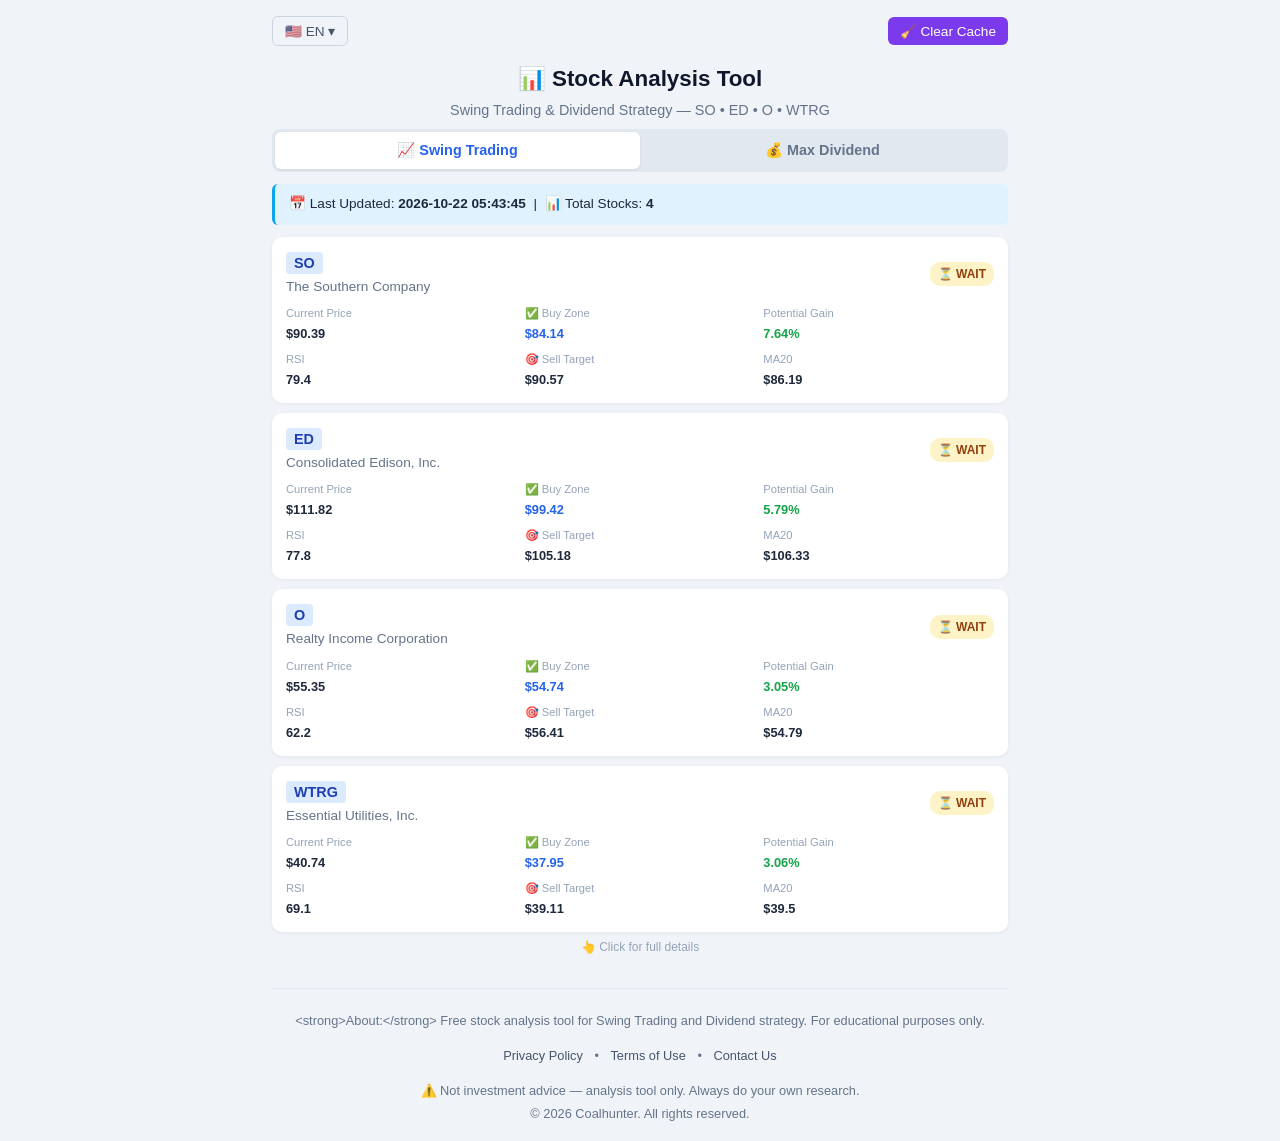
==== index.html @ 49947abb "Update index.html" ====
<!DOCTYPE html>
<html lang="en">
<head>
    <!-- ═══════════════════════════════════════════════
         🎯 SEO META TAGS — Dioptimasi untuk Page One
         ═══════════════════════════════════════════════ -->
    <meta charset="UTF-8">
    <meta http-equiv="X-UA-Compatible" content="IE=edge">
    <meta name="viewport" content="width=device-width, initial-scale=1.0">
    
    <title>Stock Analysis Tool — Swing Trading & Dividend Strategy | SO ED O WTRG</title>
    <meta name="description" content="Free stock analysis tool focusing on Swing Trading technical analysis and Dividend Strategy. Calculate best buy price for maximum yield. Covers SO, ED, O, WTRG.">
    <meta name="keywords" content="stock analysis, swing trading, dividend strategy, best buy price, high yield stocks, technical analysis, SO stock, ED stock, O stock, WTRG stock">
    <meta name="author" content="Coalhunter">
    <meta name="robots" content="index, follow, max-image-preview:large">
    <meta name="googlebot" content="index, follow">
    <meta name="google" content="notranslate">
    <meta name="theme-color" content="#7c3aed">
    
    <link rel="canonical" href="https://coalhunter.github.io/quant/">
    <link rel="icon" type="image/svg+xml" href="data:image/svg+xml,<svg xmlns='http://www.w3.org/2000/svg' viewBox='0 0 100 100'><text y='.9em' font-size='90'>📊</text></svg>">
    <link rel="manifest" href="manifest.json">
    
    <!-- Open Graph -->
    <meta property="og:type" content="website">
    <meta property="og:title" content="Stock Analysis Tool — Swing & Dividend Strategy">
    <meta property="og:description" content="Free tool: Technical analysis for Swing Trading + find lowest price for maximum Dividend Yield.">
    <meta property="og:url" content="https://coalhunter.github.io/quant/">
    <meta property="og:site_name" content="Stock Analysis Tool">
    <meta property="og:locale" content="en_US">
    <meta property="og:locale:alternate" content="id_ID">
    
    <!-- Twitter Card -->
    <meta name="twitter:card" content="summary_large_image">
    <meta name="twitter:title" content="Stock Analysis Tool — Swing & Dividend Strategy">
    <meta name="twitter:description" content="Free tool: Technical analysis for Swing Trading + best buy price for maximum Dividend Yield.">
    
    <!-- Preload & Performance -->
    <link rel="dns-prefetch" href="//pagead2.googlesyndication.com">
    <link rel="preconnect" href="https://pagead2.googlesyndication.com">
    
    <meta http-equiv="Cache-Control" content="no-cache, no-store, must-revalidate">
    <meta http-equiv="Pragma" content="no-cache">
    <meta http-equiv="Expires" content="0">
    
    <style>
        * {margin:0; padding:0; box-sizing:border-box; font-family:'Segoe UI', Roboto, 'Helvetica Neue', Arial, sans-serif;}
        body {background:#f0f4f8; color:#1e293b; padding:16px; max-width:768px; margin:0 auto; line-height:1.5;}
        
        .header-bar {display:flex; justify-content:space-between; align-items:center; position:relative; margin-bottom:16px;}
        
        .lang-switcher {position:relative; z-index:50;}
        .lang-btn {background:transparent; border:1px solid #cbd5e1; border-radius:6px; padding:6px 12px; cursor:pointer; font-size:0.85rem; font-weight:500; color:#47556b;}
        .lang-btn:hover {background:#e2e8f0;}
        .lang-dropdown {position:absolute; left:0; top:42px; background:white; border-radius:8px; box-shadow:0 4px 12px rgba(0,0,0,0.12); min-width:140px; display:none; overflow:hidden;}
        .lang-dropdown.show {display:block;}
        .lang-option {padding:10px 14px; cursor:pointer; font-size:0.9rem;}
        .lang-option:hover {background:#f1f5f9;}
        .lang-option.active {background:#e0f2fe; color:#1e40af; font-weight:600;}
        
        .btn-clear-cache {background:#7c3aed; color:white; border:none; padding:6px 12px; border-radius:6px; font-size:0.85rem; font-weight:500; cursor:pointer; display:inline-flex; align-items:center; gap:4px;}
        .btn-clear-cache:hover {background:#6d28d9;}
        .btn-clear-cache.loading {opacity:0.6;}
        
        /* ⭐ WADAH IKLAN — gaya diatur dari config.js */
        .ad-container {display:none; margin:12px 0; text-align:left; overflow:hidden;}
        .ad-label {font-size:11px; color:#94a3b8; margin-bottom:4px;}
        
        h1 {text-align:center; color:#0f172a; margin-bottom:4px; font-size:1.4rem; margin-top:8px;}
        .subtitle {text-align:center; color:#64748b; margin-bottom:8px; font-size:0.9rem;}
        
        .tabs {display:flex; background:#e2e8f0; border-radius:8px; padding:3px; margin-bottom:12px;}
        .tab {flex:1; padding:10px; text-align:center; border:none; background:transparent; font-size:0.9rem; font-weight:600; color:#64748b; border-radius:6px; cursor:pointer; transition:all 0.2s;}
        .tab.active {background:white; color:#1e293b; box-shadow:0 1px 3px rgba(0,0,0,0.08);}
        .tab.swing.active {color:#2563eb;}
        .tab.dividen.active {color:#16a34a;}
        
        .info-bar {background:#e0f2fe; border-left:3px solid #0ea5e9; padding:10px 14px; border-radius:6px; margin-bottom:12px; font-size:0.85rem;}
        
        .tab-content {display:none;}
        .tab-content.active {display:block;}
        
        .saham-list {display:grid; gap:10px;}
        .card {background:white; border-radius:10px; padding:14px; box-shadow:0 1px 4px rgba(0,0,0,0.06); cursor:pointer; transition:all 0.2s;}
        .card:hover {transform:translateY(-2px);}
        
        .card-header {display:flex; justify-content:space-between; align-items:center; margin-bottom:8px;}
        .simbol {background:#dbeafe; color:#1e40af; padding:3px 8px; border-radius:4px; font-weight:700; font-size:0.9rem;}
        .nama {font-size:0.85rem; color:#64748b; margin-top:2px;}
        .status {padding:3px 8px; border-radius:10px; font-size:0.75rem; font-weight:600;}
        .status.ENTRY {background:#dcfce7; color:#166534;}
        .status.TUNGGU {background:#fef3c7; color:#92400e;}
        .status.BAGUS {background:#dcfce7; color:#166534;}
        .status.KURANG {background:#fee2e2; color:#991b1b;}
        
        .card-body {display:grid; grid-template-columns:repeat(3,1fr); gap:8px; margin-top:8px;}
        .item {font-size:0.8rem;}
        .item label {display:block; font-size:0.7rem; color:#94a3b8; margin-bottom:2px;}
        .item strong {font-weight:600;}
        .gain {color:#16a34a;}
        .diskon {color:#2563eb;}
        
        .click-hint {text-align:center; font-size:0.75rem; color:#94a3b8; margin-top:6px;}
        
        .popup-overlay {position:fixed; inset:0; background:rgba(0,0,0,0.5); display:none; align-items:center; justify-content:center; padding:16px; z-index:100;}
        .popup-overlay.show {display:flex;}
        .popup {background:white; border-radius:12px; width:100%; max-width:480px; max-height:85vh; overflow-y:auto; padding:20px;}
        .popup-head {display:flex; justify-content:space-between; align-items:flex-start; margin-bottom:14px;}
        .popup-head h3 {font-size:1.1rem;}
        .close-btn {width:30px; height:30px; border-radius:50%; border:none; background:#f1f5f9; font-size:1rem; cursor:pointer; color:#64748b;}
        .section-title {font-size:0.85rem; font-weight:700; margin:14px 0 8px; padding-bottom:4px;}
        .swing-title {color:#2563eb; border-bottom:2px solid #bfdbfe;}
        .dividen-title {color:#16a34a; border-bottom:2px solid #bbf7d0;}
        .grid2 {display:grid; grid-template-columns:1fr 1fr; gap:10px;}
        .box {background:#f8fafc; padding:10px; border-radius:6px; font-size:0.9rem;}
        .box label {font-size:0.75rem; color:#94a3b8; display:block; margin-bottom:4px;}
        .alasan {background:#f0fdf4; padding:10px; border-radius:6px; font-size:0.85rem; line-height:1.6; margin-top:8px;}
        
        .loading {text-align:center; padding:40px 20px; color:#64748b;}
        .spinner {display:inline-block; width:22px; height:22px; border:3px solid #ddd6fe; border-top-color:#7c3aed; border-radius:50%; animation:spin 0.8s linear infinite; margin-right:8px; vertical-align:middle;}
        @keyframes spin {to {transform:rotate(360deg);}}
        .error {background:#fee2e2; border-left:3px solid #dc2626; padding:12px; border-radius:6px; color:#991b1b; font-size:0.9rem;}
        
        footer {margin-top:32px; padding-top:20px; border-top:1px solid #e2e8f0; text-align:center; font-size:0.8rem; color:#64748b; line-height:1.8;}
        .footer-links {margin:12px 0;}
        .footer-links a {color:#47556b; text-decoration:none; margin:0 8px;}
        .footer-links a:hover {color:#7c3aed; text-decoration:underline;}
        
        @media (max-width: 480px) {
            body {padding:12px;}
            .card-body {grid-template-columns:repeat(2,1fr);}
        }
    </style>
</head>
<body>

    <!-- HEADER: Bahasa & Clear Cache di Pojok Atas -->
    <div class="header-bar">
        <div class="lang-switcher">
            <button class="lang-btn" onclick="toggleLangDropdown()">
                <span id="currentLangLabel">🇺🇸 EN</span> ▾
            </button>
            <div class="lang-dropdown" id="langDropdown">
                <div class="lang-option" data-lang="id" onclick="ubahBahasa('id')">🇮🇩 Bahasa Indonesia</div>
                <div class="lang-option" data-lang="en" onclick="ubahBahasa('en')">🇺🇸 English</div>
            </div>
        </div>
        <button class="btn-clear-cache" id="btnCache" onclick="muatUlang()">
            🧹 <span data-txt="clearCache">Clear Cache</span>
        </button>
    </div>

    <h1 data-txt="title">📊 Stock Analysis Tool</h1>
    <p class="subtitle" data-txt="subtitle">Swing Trading & Dividend Strategy — SO • ED • O • WTRG</p>

    <!-- ⭐ WADAH IKLAN 1: Atur tampilan & kode dari config.js saja -->
    <div id="adTopBanner" class="ad-container">
        <div class="ad-label" data-txt="adLabel">Ad</div>
        <div id="adTopBannerContent"></div>
    </div>

    <div class="tabs">
        <button class="tab swing active" onclick="bukaTab('swing')">
            📈 <span data-txt="tabSwing">Swing Trading</span>
        </button>
        <button class="tab dividen" onclick="bukaTab('dividen')">
            💰 <span data-txt="tabDividen">Max Dividend</span>
        </button>
    </div>

    <!-- ⭐ WADAH IKLAN 2 -->
    <div id="adBetween" class="ad-container">
        <div class="ad-label" data-txt="adLabel">Ad</div>
        <div id="adBetweenContent"></div>
    </div>

    <div id="infoBar" class="info-bar" style="display:none;"></div>
    <div id="loading" class="loading"><span class="spinner"></span> <span data-txt="loading">Loading data...</span></div>

    <div id="swingTab" class="tab-content active"><div id="swingContent"></div></div>
    <div id="dividenTab" class="tab-content"><div id="dividenContent"></div></div>

    <!-- ⭐ WADAH IKLAN 3 -->
    <div id="adBottomBanner" class="ad-container" style="margin-top:20px;">
        <div class="ad-label" data-txt="adLabel">Ad</div>
        <div id="adBottomBannerContent"></div>
    </div>

    <footer>
        <p data-txt="footerAbout">
            <strong>About:</strong> Free stock analysis tool providing technical indicators for Swing Trading and optimal buy prices for Dividend investing. For educational purposes only.
        </p>
        <div class="footer-links">
            <a href="privacy.html" data-txt="linkPrivacy">Privacy Policy</a> •
            <a href="terms.html" data-txt="linkTerms">Terms of Use</a> •
            <a href="contact.html" data-txt="linkContact">Contact Us</a>
        </div>
        <p data-txt="disclaimer">⚠️ Not investment advice — analysis tool only. Always do your own research.</p>
        <p>© <span id="year"></span> Coalhunter. All rights reserved.</p>
    </footer>

    <!-- POPUP DETAIL -->
    <div class="popup-overlay" id="popupOverlay" onclick="tutupPopupDariLuar(event)">
        <div class="popup" onclick="event.stopPropagation()">
            <div class="popup-head">
                <div><h3 id="popSimbol"></h3><p style="font-size:0.8rem; color:#64748b;" id="popNama"></p></div>
                <button class="close-btn" onclick="tutupPopup()">✕</button>
            </div>
            <div id="popSwingDetail">
                <p class="section-title swing-title" data-txt="swingTitle">📈 SWING TRADING — Technical Focus</p>
                <div class="grid2">
                    <div class="box"><label data-txt="lblHargaSekarang">Current Price</label><strong id="swHarga"></strong></div>
                    <div class="box"><label>RSI</label><strong id="swRsi"></strong></div>
                    <div class="box" style="background:#dbeafe;"><label data-txt="lblEntry">✅ Buy Zone</label><strong id="swEntry"></strong></div>
                    <div class="box"><label data-txt="lblTargetJual">🎯 Sell Target</label><strong id="swTarget"></strong></div>
                    <div class="box" style="background:#dcfce7;"><label data-txt="lblPotensiGain">Potential Gain</label><strong id="swGain"></strong></div>
                    <div class="box"><label>MA20 / MA50</label><strong id="swMa"></strong></div>
                </div>
                <div class="alasan" id="swAlasan"></div>
            </div>
            <div id="popDividenDetail" style="display:none;">
                <p class="section-title dividen-title" data-txt="dividenTitle">💰 DIVIDEND STRATEGY — Best Price & Max Yield</p>
                <div class="grid2">
                    <div class="box"><label data-txt="lblHargaSekarang">Current Price</label><strong id="dvHarga"></strong></div>
                    <div class="box"><label data-txt="lblYieldSaatIni">Current Yield</label><strong id="dvYield"></strong></div>
                    <div class="box" style="background:#bbf7d0;"><label data-txt="lblBeliTerbaik">🌟 Best Buy Zone</label><strong id="dvBeliTerbaik"></strong></div>
                    <div class="box"><label data-txt="lblYieldMaks">Max Yield</label><strong id="dvYieldMaks"></strong></div>
                    <div class="box"><label data-txt="lblTargetPanjang">🎯 Long-Term Target</label><strong id="dvTarget"></strong></div>
                    <div class="box"><label data-txt="lblPotensiNaik">Upside Potential</label><strong id="dvNaik"></strong></div>
                    <div class="box"><label data-txt="lbl52WTerendah">52-Week Low</label><strong id="dvLow52"></strong></div>
                    <div class="box"><label data-txt="lblExDiv">Ex-Dividend Date</label><strong id="dvExDiv"></strong></div>
                </div>
                <div class="alasan" id="dvAlasan"></div>
            </div>
        </div>
    </div>

    <!-- ⭐ PUSAT PENGATURAN: config.js DIPANGGIL PERTAMA -->
    <script src="config.js"></script>
    <script>
    // ═══════════════════════════════════════════════
    // 🌐 SISTEM BAHASA
    // ═══════════════════════════════════════════════
    const TERJEMAHAN = {
        id: {
            title: '📊 Analisis Saham', subtitle: 'Strategi Swing Trading & Dividen — SO • ED • O • WTRG',
            clearCache: 'Bersihkan Cache', loading: 'Memuat data...',
            tabSwing: 'Swing Trading', tabDividen: 'Dividen Maksimal',
            swingTitle: '📈 SWING TRADING — Fokus Teknikal', dividenTitle: '💰 STRATEGI DIVIDEN — Harga Terbaik & Yield Maksimal',
            lblHargaSekarang: 'Harga Saat Ini', lblEntry: '✅ Zona Beli', lblTargetJual: '🎯 Target Jual', lblPotensiGain: 'Potensi Keuntungan',
            lblYieldSaatIni: 'Yield Saat Ini', lblBeliTerbaik: '🌟 Zona Beli Terbaik', lblYieldMaks: 'Yield Maksimal',
            lblTargetPanjang: '🎯 Target Jangka Panjang', lblPotensiNaik: 'Potensi Kenaikan', lbl52WTerendah: 'Terendah 52 Minggu', lblExDiv: 'Tanggal Ex-Dividen',
            clickHint: '👆 Klik untuk melihat detail lengkap', clickHintDividen: '👆 Klik untuk detail — cari harga TERENDAH untuk yield MAKSIMAL',
            diperbarui: 'Terakhir Diperbarui', totalSaham: 'Jumlah Saham', errorLoad: 'Gagal memuat data', fileNotReady: 'File data belum tersedia',
            adLabel: 'Iklan', footerAbout: '<strong>Tentang:</strong> Alat analisis saham gratis untuk Swing Trading dan strategi Dividen. Hanya untuk tujuan edukasi.',
            linkPrivacy: 'Kebijakan Privasi', linkTerms: 'Syarat Penggunaan', linkContact: 'Hubungi Kami',
            disclaimer: '⚠️ Bukan saran investasi — analisis alat saja. Selalu lakukan riset mandiri.',
            ENTRY: '✅ BELI', ENTRY_KUAT: '🔥 BELI KUAT', TUNGGU: '⏳ TUNGGU', BAGUS: '✅ BAGUS', KURANG: '⏳ KURANG MENARIK'
        },
        en: {
            title: '📊 Stock Analysis Tool', subtitle: 'Swing Trading & Dividend Strategy — SO • ED • O • WTRG',
            clearCache: 'Clear Cache', loading: 'Loading data...',
            tabSwing: 'Swing Trading', tabDividen: 'Max Dividend',
            swingTitle: '📈 SWING TRADING — Technical Focus', dividenTitle: '💰 DIVIDEND STRATEGY — Best Price & Max Yield',
            lblHargaSekarang: 'Current Price', lblEntry: '✅ Buy Zone', lblTargetJual: '🎯 Sell Target', lblPotensiGain: 'Potential Gain',
            lblYieldSaatIni: 'Current Yield', lblBeliTerbaik: '🌟 Best Buy Zone', lblYieldMaks: 'Max Yield',
            lblTargetPanjang: '🎯 Long-Term Target', lblPotensiNaik: 'Upside Potential', lbl52WTerendah: '52-Week Low', lblExDiv: 'Ex-Dividend Date',
            clickHint: '👆 Click for full details', clickHintDividen: '👆 Click for details — find LOWEST price for MAX yield',
            diperbarui: 'Last Updated', totalSaham: 'Total Stocks', errorLoad: 'Failed to load data', fileNotReady: 'Data file not available',
            adLabel: 'Ad', footerAbout: '<strong>About:</strong> Free stock analysis tool for Swing Trading and Dividend strategy. For educational purposes only.',
            linkPrivacy: 'Privacy Policy', linkTerms: 'Terms of Use', linkContact: 'Contact Us',
            disclaimer: '⚠️ Not investment advice — analysis tool only. Always do your own research.',
            ENTRY: '✅ BUY', ENTRY_KUAT: '🔥 STRONG BUY', TUNGGU: '⏳ WAIT', BAGUS: '✅ GOOD', KURANG: '⏳ LESS ATTRACTIVE'
        }
    };

    let bahasaSaatIni = 'en', dataSaham = [], tabAktif = 'swing';

    function t(kunci) { return TERJEMAHAN[bahasaSaatIni][kunci] || kunci; }
    function toggleLangDropdown() { document.getElementById('langDropdown').classList.toggle('show'); }
    document.addEventListener('click', e => { if (!e.target.closest('.lang-switcher')) document.getElementById('langDropdown').classList.remove('show'); });

    async function deteksiBahasa() {
        const simpan = localStorage.getItem('preferredLang');
        if (simpan) return ubahBahasa(simpan, false);
        const bLang = (navigator.language || 'en').split('-')[0];
        ubahBahasa(bLang === 'id' ? 'id' : 'en', false);
    }

    function ubahBahasa(kode, simpan = true) {
        bahasaSaatIni = kode;
        if (simpan) localStorage.setItem('preferredLang', kode);
        document.documentElement.lang = kode;
        document.getElementById('currentLangLabel').innerHTML = kode === 'id' ? '🇮🇩 ID' : '🇺🇸 EN';
        document.querySelectorAll('[data-txt]').forEach(el => { const k = el.getAttribute('data-txt'); if (TERJEMAHAN[kode][k]) el.textContent = TERJEMAHAN[kode][k]; });
        document.getElementById('langDropdown').classList.remove('show');
        if (dataSaham.length) renderKartu();
    }

    function bukaTab(tab) {
        tabAktif = tab;
        document.querySelectorAll('.tab').forEach(t => t.classList.remove('active'));
        event.target.closest('.tab').classList.add('active');
        document.querySelectorAll('.tab-content').forEach(c => c.classList.remove('active'));
        document.getElementById(tab+'Tab').classList.add('active');
        renderKartu();
    }

    async function muatUlang() {
        const btn = document.getElementById('btnCache'), loading = document.getElementById('loading'), infoBar = document.getElementById('infoBar');
        btn.classList.add('loading'); btn.innerHTML = '<span class="spinner"></span>';
        loading.style.display = 'block'; loading.innerHTML = '<span class="spinner"></span> ' + t('loading');
        infoBar.style.display = 'none';
        document.getElementById('swingContent').innerHTML = ''; document.getElementById('dividenContent').innerHTML = '';
        
        try {
            const res = await fetch(`output/hasil_analisa.json?v=${Date.now()}`, { cache: 'no-store' });
            if (!res.ok) throw new Error(t('fileNotReady'));
            const data = await res.json();
            dataSaham = data.daftar_saham;
            loading.style.display = 'none';
            infoBar.style.display = 'block';
            infoBar.innerHTML = `📅 ${t('diperbarui')}: <strong>${data.dibuat_pada}</strong> &nbsp;|&nbsp; 📊 ${t('totalSaham')}: <strong>${data.jumlah_saham}</strong>`;
            renderKartu();
        } catch (err) {
            loading.innerHTML = `<div class="error">❌ ${t('errorLoad')}: ${err.message}</div>`;
        } finally {
            btn.classList.remove('loading'); btn.innerHTML = '🧹 ' + t('clearCache');
        }
    }

    function renderKartu() { tabAktif === 'swing' ? renderSwing() : renderDividen(); }

    function renderSwing() {
        document.getElementById('swingContent').innerHTML = 
            `<div class="saham-list">${dataSaham.map((s,i) => kartuSwing(s,i)).join('')}</div><p class="click-hint">${t('clickHint')}</p>`;
    }

    function kartuSwing(s, i) {
        const sw = s.swing;
        let stClass = 'TUNGGU', stLabel = t('TUNGGU');
        if (sw.kondisi.includes('ENTRY KUAT')) { stClass = 'ENTRY'; stLabel = t('ENTRY_KUAT'); }
        else if (sw.kondisi.includes('ENTRY')) { stClass = 'ENTRY'; stLabel = t('ENTRY'); }
        return `
        <div class="card" onclick="bukaPopupSwing(${i})">
            <div class="card-header">
                <div><span class="simbol">${s.simbol}</span><div class="nama">${s.nama}</div></div>
                <span class="status ${stClass}">${stLabel}</span>
            </div>
            <div class="card-body">
                <div class="item"><label>${t('lblHargaSekarang')}</label><strong>$${s.harga_sekarang}</strong></div>
                <div class="item"><label>${t('lblEntry')}</label><strong class="diskon">$${sw.zona_entry}</strong></div>
                <div class="item"><label>${t('lblPotensiGain')}</label><strong class="gain">${sw.potensi_gain_persen}%</strong></div>
                <div class="item"><label>RSI</label><strong>${s.indikator.rsi}</strong></div>
                <div class="item"><label>${t('lblTargetJual')}</label><strong>$${sw.target_jual}</strong></div>
                <div class="item"><label>MA20</label><strong>$${s.indikator.ma20}</strong></div>
            </div>
        </div>`;
    }

    function renderDividen() {
        document.getElementById('dividenContent').innerHTML = 
            `<div class="saham-list">${dataSaham.map((s,i) => kartuDividen(s,i)).join('')}</div><p class="click-hint">${t('clickHintDividen')}</p>`;
    }

    function kartuDividen(s, i) {
        const dv = s.dividen;
        let stClass = 'TUNGGU', stLabel = t('TUNGGU');
        if (dv.penilaian.includes('MENARIK') || dv.penilaian.includes('BAGUS')) { stClass = 'BAGUS'; stLabel = t('BAGUS'); }
        if (dv.penilaian.includes('KURANG')) { stClass = 'KURANG'; stLabel = t('KURANG'); }
        return `
        <div class="card" onclick="bukaPopupDividen(${i})">
            <div class="card-header">
                <div><span class="simbol">${s.simbol}</span><div class="nama">${s.nama}</div></div>
                <span class="status ${stClass}">${stLabel}</span>
            </div>
            <div class="card-body">
                <div class="item"><label>${t('lblHargaSekarang')}</label><strong>$${s.harga_sekarang}</strong></div>
                <div class="item"><label>${t('lblBeliTerbaik')}</label><strong class="diskon">$${dv.zona_beli_terbaik}</strong></div>
                <div class="item"><label>${t('lblYieldSaatIni')}</label><strong class="gain">${dv.yield_saat_ini_persen}%</strong></div>
                <div class="item"><label>${t('lbl52WTerendah')}</label><strong>$${s.harga_52minggu.terendah}</strong></div>
                <div class="item"><label>${t('lblTargetPanjang')}</label><strong>$${dv.target_jangka_panjang}</strong></div>
                <div class="item"><label>${t('lblPotensiNaik')}</label><strong>${dv.potensi_naik_harga_persen}%</strong></div>
            </div>
        </div>`;
    }

    function bukaPopupSwing(i) {
        const s = dataSaham[i];
        document.getElementById('popSimbol').textContent = s.simbol + ' — ' + t('tabSwing');
        document.getElementById('popNama').textContent = s.nama;
        document.getElementById('popSwingDetail').style.display = 'block';
        document.getElementById('popDividenDetail').style.display = 'none';
        document.getElementById('swHarga').textContent = '$' + s.harga_sekarang;
        document.getElementById('swRsi').textContent = s.indikator.rsi;
        document.getElementById('swEntry').textContent = '$' + s.swing.zona_entry;
        document.getElementById('swTarget').textContent = '$' + s.swing.target_jual;
        document.getElementById('swGain').textContent = s.swing.potensi_gain_persen + '%';
        document.getElementById('swMa').textContent = s.indikator.ma20 + ' / ' + s.indikator.ma50;
        document.getElementById('swAlasan').innerHTML = s.swing.alasan.map(a=>'✅ '+a).join('<br>') + '<br><br><strong>' + s.swing.saran + '</strong>';
        document.getElementById('popupOverlay').classList.add('show');
    }

    function bukaPopupDividen(i) {
        const s = dataSaham[i];
        document.getElementById('popSimbol').textContent = s.simbol + ' — ' + t('tabDividen');
        document.getElementById('popNama').textContent = s.nama;
        document.getElementById('popSwingDetail').style.display = 'none';
        document.getElementById('popDividenDetail').style.display = 'block';
        document.getElementById('dvHarga').textContent = '$' + s.harga_sekarang;
        document.getElementById('dvYield').textContent = s.dividen.yield_saat_ini_persen + '%';
        document.getElementById('dvBeliTerbaik').textContent = '$' + s.dividen.zona_beli_terbaik;
        document.getElementById('dvYieldMaks').textContent = s.dividen.yield_maksimal_persen + '%';
        document.getElementById('dvTarget').textContent = '$' + s.dividen.target_jangka_panjang;
        document.getElementById('dvNaik').textContent = s.dividen.potensi_naik_harga_persen + '%';
        document.getElementById('dvLow52').textContent = '$' + s.harga_52minggu.terendah;
        document.getElementById('dvExDiv').textContent = s.dividen_info.ex_div_date || '—';
        document.getElementById('dvAlasan').innerHTML = s.dividen.alasan.map(a=>'💡 '+a).join('<br>') + '<br><br><strong>' + s.dividen.saran + '</strong>';
        document.getElementById('popupOverlay').classList.add('show');
    }

    function tutupPopup() { document.getElementById('popupOverlay').classList.remove('show'); }
    function tutupPopupDariLuar(e) { if (e.target.id === 'popupOverlay') tutupPopup(); }

    // ═══════════════════════════════════════════════
    // 🚀 INISIALISASI — Muat Iklan dari config.js
    // ═══════════════════════════════════════════════
    window.onload = async function() {
        document.getElementById('year').textContent = new Date().getFullYear();
        
        // Terapkan verifikasi Google dari config.js
        if (typeof applyMetaConfig === 'function') applyMetaConfig();
        
        await deteksiBahasa();
        
        // ⭐ MUAT IKLAN HANYA DARI config.js
        if (typeof SITE_CONFIG !== 'undefined' && SITE_CONFIG.adsense.enabled) {
            const pubId = SITE_CONFIG.adsense.publisherId;
            if (pubId && pubId !== "ca-pub-XXXXXXXXXXXXXXXX") {
                const script = document.createElement('script');
                script.src = `https://pagead2.googlesyndication.com/pagead/js/adsbygoogle.js?client=${pubId}`;
                script.async = true;
                script.crossOrigin = "anonymous";
                document.head.appendChild(script);
            }
            
            // Muat setiap slot iklan
            setTimeout(() => {
                loadAdCode('topBanner', 'adTopBanner');
                loadAdCode('betweenTabContent', 'adBetween');
                loadAdCode('bottomBanner', 'adBottomBanner');
                // Aktifkan iklan yang sudah dimuat
                if (window.adsbygoogle) (adsbygoogle = window.adsbygoogle || []).push({});
            }, 100);
        }
        
        muatUlang();
    };
    </script>
</body>
</html>
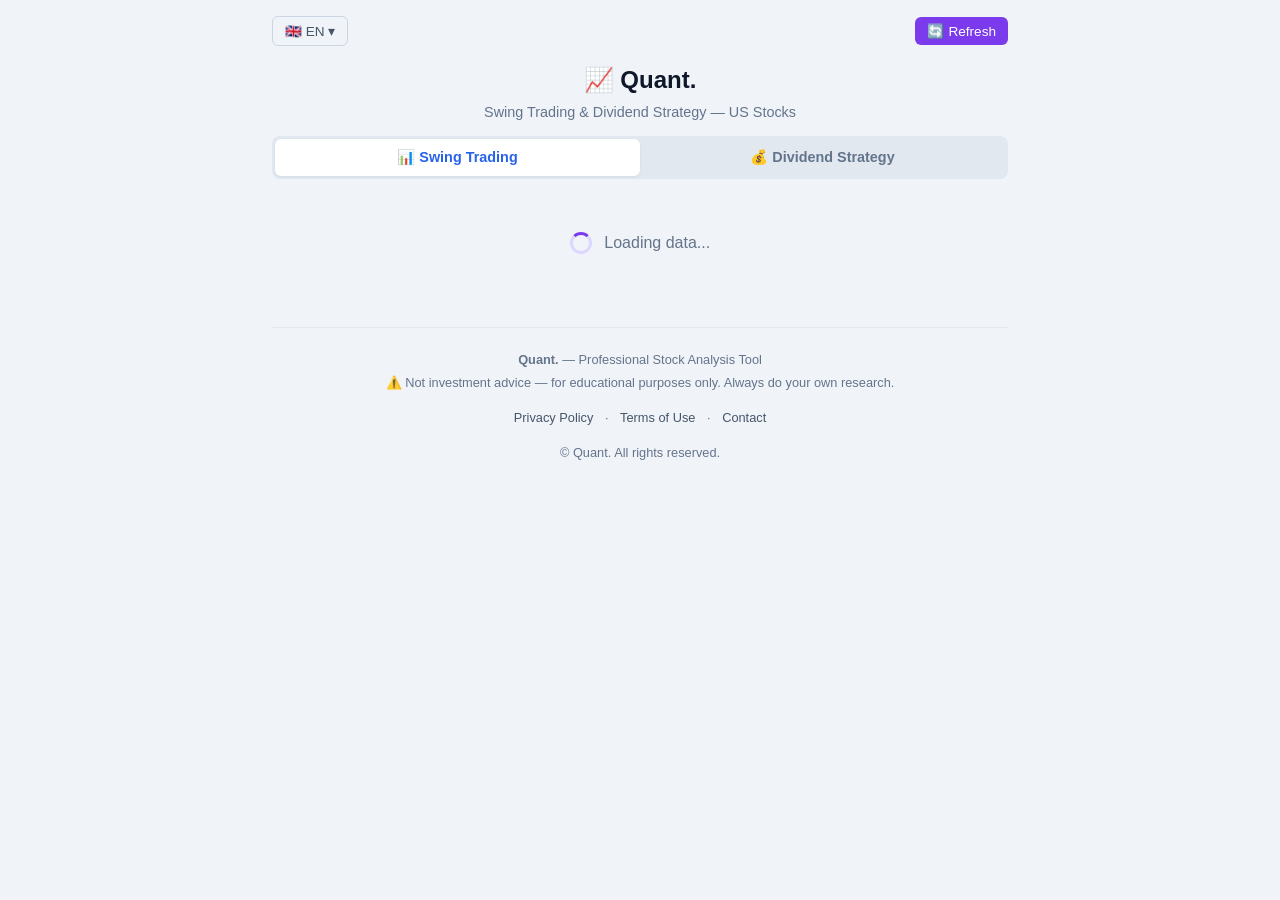
==== commit fbe4ec24: "Update index.html" ====
--- a/index.html
+++ b/index.html
@@ -1,41 +1,32 @@
 <!DOCTYPE html>
 <html lang="en">
 <head>
-    <!-- ═══════════════════════════════════════════════
-         🎯 SEO META TAGS — Dioptimasi untuk Page One
-         ═══════════════════════════════════════════════ -->
     <meta charset="UTF-8">
     <meta http-equiv="X-UA-Compatible" content="IE=edge">
     <meta name="viewport" content="width=device-width, initial-scale=1.0">
     
-    <title>Stock Analysis Tool — Swing Trading & Dividend Strategy | SO ED O WTRG</title>
-    <meta name="description" content="Free stock analysis tool focusing on Swing Trading technical analysis and Dividend Strategy. Calculate best buy price for maximum yield. Covers SO, ED, O, WTRG.">
-    <meta name="keywords" content="stock analysis, swing trading, dividend strategy, best buy price, high yield stocks, technical analysis, SO stock, ED stock, O stock, WTRG stock">
-    <meta name="author" content="Coalhunter">
+    <title>Quant. — Stock Analysis Tool | Swing Trading & Dividend Strategy</title>
+    <meta name="description" content="Quant. — Professional stock analysis for US markets. Find best entry prices for Swing Trading and Dividend investing. SO, ED, O, WTRG.">
+    <meta name="keywords" content="Quant, stock analysis, swing trading, dividend strategy, US stocks, SO, ED, O, WTRG, best entry price, yield calculation">
+    <meta name="author" content="Quant.">
     <meta name="robots" content="index, follow, max-image-preview:large">
     <meta name="googlebot" content="index, follow">
-    <meta name="google" content="notranslate">
     <meta name="theme-color" content="#7c3aed">
-    
     <link rel="canonical" href="https://coalhunter.github.io/quant/">
-    <link rel="icon" type="image/svg+xml" href="data:image/svg+xml,<svg xmlns='http://www.w3.org/2000/svg' viewBox='0 0 100 100'><text y='.9em' font-size='90'>📊</text></svg>">
+    <link rel="icon" type="image/svg+xml" href="data:image/svg+xml,<svg xmlns='http://www.w3.org/2000/svg' viewBox='0 0 100 100'><text y='.9em' font-size='90'>📈</text></svg>">
     <link rel="manifest" href="manifest.json">
     
-    <!-- Open Graph -->
     <meta property="og:type" content="website">
-    <meta property="og:title" content="Stock Analysis Tool — Swing & Dividend Strategy">
-    <meta property="og:description" content="Free tool: Technical analysis for Swing Trading + find lowest price for maximum Dividend Yield.">
+    <meta property="og:title" content="Quant. — Stock Analysis Tool">
+    <meta property="og:description" content="Free tool: Swing Trading + Dividend Strategy for US Stocks">
     <meta property="og:url" content="https://coalhunter.github.io/quant/">
-    <meta property="og:site_name" content="Stock Analysis Tool">
+    <meta property="og:site_name" content="Quant.">
     <meta property="og:locale" content="en_US">
     <meta property="og:locale:alternate" content="id_ID">
+    <meta name="twitter:card" content="summary_large_image">
+    <meta name="twitter:title" content="Quant. — Stock Analysis Tool">
+    <meta name="twitter:description" content="Free tool: Swing Trading + Dividend Strategy for US Stocks">
     
-    <!-- Twitter Card -->
-    <meta name="twitter:card" content="summary_large_image">
-    <meta name="twitter:title" content="Stock Analysis Tool — Swing & Dividend Strategy">
-    <meta name="twitter:description" content="Free tool: Technical analysis for Swing Trading + best buy price for maximum Dividend Yield.">
-    
-    <!-- Preload & Performance -->
     <link rel="dns-prefetch" href="//pagead2.googlesyndication.com">
     <link rel="preconnect" href="https://pagead2.googlesyndication.com">
     
@@ -50,7 +41,7 @@
         .header-bar {display:flex; justify-content:space-between; align-items:center; position:relative; margin-bottom:16px;}
         
         .lang-switcher {position:relative; z-index:50;}
-        .lang-btn {background:transparent; border:1px solid #cbd5e1; border-radius:6px; padding:6px 12px; cursor:pointer; font-size:0.85rem; font-weight:500; color:#47556b;}
+        .lang-btn {background:transparent; border:1px solid #cbd5e1; border-radius:6px; padding:6px 12px; cursor:pointer; font-size:0.85rem; font-weight:500; color:#475569;}
         .lang-btn:hover {background:#e2e8f0;}
         .lang-dropdown {position:absolute; left:0; top:42px; background:white; border-radius:8px; box-shadow:0 4px 12px rgba(0,0,0,0.12); min-width:140px; display:none; overflow:hidden;}
         .lang-dropdown.show {display:block;}
@@ -62,16 +53,15 @@
         .btn-clear-cache:hover {background:#6d28d9;}
         .btn-clear-cache.loading {opacity:0.6;}
         
-        /* ⭐ WADAH IKLAN — gaya diatur dari config.js */
         .ad-container {display:none; margin:12px 0; text-align:left; overflow:hidden;}
         .ad-label {font-size:11px; color:#94a3b8; margin-bottom:4px;}
         
-        h1 {text-align:center; color:#0f172a; margin-bottom:4px; font-size:1.4rem; margin-top:8px;}
-        .subtitle {text-align:center; color:#64748b; margin-bottom:8px; font-size:0.9rem;}
+        h1 {text-align:center; color:#0f172a; margin-bottom:4px; font-size:1.5rem; margin-top:8px;}
+        .subtitle {text-align:center; color:#64748b; margin-bottom:12px; font-size:0.9rem;}
         
         .tabs {display:flex; background:#e2e8f0; border-radius:8px; padding:3px; margin-bottom:12px;}
         .tab {flex:1; padding:10px; text-align:center; border:none; background:transparent; font-size:0.9rem; font-weight:600; color:#64748b; border-radius:6px; cursor:pointer; transition:all 0.2s;}
-        .tab.active {background:white; color:#1e293b; box-shadow:0 1px 3px rgba(0,0,0,0.08);}
+        .tab.active {background:white; color:#1e293b; box-shadow:0 1px 3px rgba(0,0,0,0.06);}
         .tab.swing.active {color:#2563eb;}
         .tab.dividen.active {color:#16a34a;}
         
@@ -80,41 +70,41 @@
         .tab-content {display:none;}
         .tab-content.active {display:block;}
         
-        .saham-list {display:grid; gap:10px;}
-        .card {background:white; border-radius:10px; padding:14px; box-shadow:0 1px 4px rgba(0,0,0,0.06); cursor:pointer; transition:all 0.2s;}
-        .card:hover {transform:translateY(-2px);}
+        .stock-list {display:grid; gap:10px;}
+        .stock-card {background:white; border-radius:10px; padding:12px; box-shadow:0 1px 4px rgba(0,0,0,0.05); cursor:pointer; transition:all 0.2s;}
+        .stock-card:hover {transform:translateY(-2px); box-shadow:0 4px 8px rgba(0,0,0,0.08);}
         
         .card-header {display:flex; justify-content:space-between; align-items:center; margin-bottom:8px;}
-        .simbol {background:#dbeafe; color:#1e40af; padding:3px 8px; border-radius:4px; font-weight:700; font-size:0.9rem;}
-        .nama {font-size:0.85rem; color:#64748b; margin-top:2px;}
-        .status {padding:3px 8px; border-radius:10px; font-size:0.75rem; font-weight:600;}
+        .symbol {background:#dbeafe; color:#1d4ed8; padding:3px 8px; border-radius:4px; font-weight:700; font-size:0.9rem;}
+        .company-name {font-size:0.8rem; color:#64748b; margin-top:2px;}
+        .status {padding:2px 6px; border-radius:4px; font-size:0.7rem; font-weight:600;}
         .status.ENTRY {background:#dcfce7; color:#166534;}
         .status.TUNGGU {background:#fef3c7; color:#92400e;}
         .status.BAGUS {background:#dcfce7; color:#166534;}
         .status.KURANG {background:#fee2e2; color:#991b1b;}
         
-        .card-body {display:grid; grid-template-columns:repeat(3,1fr); gap:8px; margin-top:8px;}
-        .item {font-size:0.8rem;}
-        .item label {display:block; font-size:0.7rem; color:#94a3b8; margin-bottom:2px;}
-        .item strong {font-weight:600;}
+        .card-body {display:grid; grid-template-columns:repeat(3, 1fr); gap:6px;}
+        .item {font-size:0.75rem;}
+        .item label {display:block; font-size:0.65rem; color:#94a3b8; margin-bottom:2px;}
+        .item strong {font-weight:600; font-size:0.8rem;}
         .gain {color:#16a34a;}
-        .diskon {color:#2563eb;}
-        
-        .click-hint {text-align:center; font-size:0.75rem; color:#94a3b8; margin-top:6px;}
+        .discount {color:#2563eb;}
+        
+        .click-hint {text-align:center; font-size:0.7rem; color:#94a3b8; margin-top:8px;}
         
         .popup-overlay {position:fixed; inset:0; background:rgba(0,0,0,0.5); display:none; align-items:center; justify-content:center; padding:16px; z-index:100;}
         .popup-overlay.show {display:flex;}
         .popup {background:white; border-radius:12px; width:100%; max-width:480px; max-height:85vh; overflow-y:auto; padding:20px;}
-        .popup-head {display:flex; justify-content:space-between; align-items:flex-start; margin-bottom:14px;}
-        .popup-head h3 {font-size:1.1rem;}
+        .popup-header {display:flex; justify-content:space-between; align-items:flex-start; margin-bottom:14px;}
+        .popup-header h3 {font-size:1.1rem;}
         .close-btn {width:30px; height:30px; border-radius:50%; border:none; background:#f1f5f9; font-size:1rem; cursor:pointer; color:#64748b;}
         .section-title {font-size:0.85rem; font-weight:700; margin:14px 0 8px; padding-bottom:4px;}
         .swing-title {color:#2563eb; border-bottom:2px solid #bfdbfe;}
         .dividen-title {color:#16a34a; border-bottom:2px solid #bbf7d0;}
-        .grid2 {display:grid; grid-template-columns:1fr 1fr; gap:10px;}
-        .box {background:#f8fafc; padding:10px; border-radius:6px; font-size:0.9rem;}
+        .grid-2 {display:grid; grid-template-columns:1fr 1fr; gap:8px;}
+        .box {background:#f8fafc; padding:10px; border-radius:6px; font-size:0.85rem;}
         .box label {font-size:0.75rem; color:#94a3b8; display:block; margin-bottom:4px;}
-        .alasan {background:#f0fdf4; padding:10px; border-radius:6px; font-size:0.85rem; line-height:1.6; margin-top:8px;}
+        .reason-box {background:#f0fdf4; padding:10px; border-radius:6px; font-size:0.85rem; line-height:1.6; margin-top:8px;}
         
         .loading {text-align:center; padding:40px 20px; color:#64748b;}
         .spinner {display:inline-block; width:22px; height:22px; border:3px solid #ddd6fe; border-top-color:#7c3aed; border-radius:50%; animation:spin 0.8s linear infinite; margin-right:8px; vertical-align:middle;}
@@ -123,37 +113,35 @@
         
         footer {margin-top:32px; padding-top:20px; border-top:1px solid #e2e8f0; text-align:center; font-size:0.8rem; color:#64748b; line-height:1.8;}
         .footer-links {margin:12px 0;}
-        .footer-links a {color:#47556b; text-decoration:none; margin:0 8px;}
+        .footer-links a {color:#475569; text-decoration:none; margin:0 8px;}
         .footer-links a:hover {color:#7c3aed; text-decoration:underline;}
         
         @media (max-width: 480px) {
             body {padding:12px;}
-            .card-body {grid-template-columns:repeat(2,1fr);}
+            .card-body {grid-template-columns:repeat(2, 1fr);}
+            .grid-2 {grid-template-columns:1fr;}
         }
     </style>
 </head>
 <body>
-
-    <!-- HEADER: Bahasa & Clear Cache di Pojok Atas -->
     <div class="header-bar">
         <div class="lang-switcher">
             <button class="lang-btn" onclick="toggleLangDropdown()">
-                <span id="currentLangLabel">🇺🇸 EN</span> ▾
+                <span id="currentLangLabel">🇬🇧 EN</span> ▾
             </button>
             <div class="lang-dropdown" id="langDropdown">
                 <div class="lang-option" data-lang="id" onclick="ubahBahasa('id')">🇮🇩 Bahasa Indonesia</div>
-                <div class="lang-option" data-lang="en" onclick="ubahBahasa('en')">🇺🇸 English</div>
+                <div class="lang-option active" data-lang="en" onclick="ubahBahasa('en')">🇬🇧 English</div>
             </div>
         </div>
         <button class="btn-clear-cache" id="btnCache" onclick="muatUlang()">
-            🧹 <span data-txt="clearCache">Clear Cache</span>
+            🔄 <span data-txt="refresh">Refresh</span>
         </button>
     </div>
 
-    <h1 data-txt="title">📊 Stock Analysis Tool</h1>
-    <p class="subtitle" data-txt="subtitle">Swing Trading & Dividend Strategy — SO • ED • O • WTRG</p>
-
-    <!-- ⭐ WADAH IKLAN 1: Atur tampilan & kode dari config.js saja -->
+    <h1>📈 Quant.</h1>
+    <p class="subtitle" data-txt="subtitle">Swing Trading & Dividend Strategy — US Stocks</p>
+
     <div id="adTopBanner" class="ad-container">
         <div class="ad-label" data-txt="adLabel">Ad</div>
         <div id="adTopBannerContent"></div>
@@ -161,14 +149,13 @@
 
     <div class="tabs">
         <button class="tab swing active" onclick="bukaTab('swing')">
-            📈 <span data-txt="tabSwing">Swing Trading</span>
+            📊 <span data-txt="tabSwing">Swing Trading</span>
         </button>
         <button class="tab dividen" onclick="bukaTab('dividen')">
-            💰 <span data-txt="tabDividen">Max Dividend</span>
+            💰 <span data-txt="tabDividen">Dividend Strategy</span>
         </button>
     </div>
 
-    <!-- ⭐ WADAH IKLAN 2 -->
     <div id="adBetween" class="ad-container">
         <div class="ad-label" data-txt="adLabel">Ad</div>
         <div id="adBetweenContent"></div>
@@ -180,282 +167,320 @@
     <div id="swingTab" class="tab-content active"><div id="swingContent"></div></div>
     <div id="dividenTab" class="tab-content"><div id="dividenContent"></div></div>
 
-    <!-- ⭐ WADAH IKLAN 3 -->
     <div id="adBottomBanner" class="ad-container" style="margin-top:20px;">
         <div class="ad-label" data-txt="adLabel">Ad</div>
         <div id="adBottomBannerContent"></div>
     </div>
 
     <footer>
-        <p data-txt="footerAbout">
-            <strong>About:</strong> Free stock analysis tool providing technical indicators for Swing Trading and optimal buy prices for Dividend investing. For educational purposes only.
-        </p>
+        <p><strong>Quant.</strong> — Professional Stock Analysis Tool</p>
+        <p data-txt="disclaimer">⚠️ Not investment advice — for educational purposes only. Always do your own research.</p>
         <div class="footer-links">
-            <a href="privacy.html" data-txt="linkPrivacy">Privacy Policy</a> •
-            <a href="terms.html" data-txt="linkTerms">Terms of Use</a> •
-            <a href="contact.html" data-txt="linkContact">Contact Us</a>
+            <a href="privacy.html">Privacy Policy</a> ·
+            <a href="terms.html">Terms of Use</a> ·
+            <a href="contact.html">Contact</a>
         </div>
-        <p data-txt="disclaimer">⚠️ Not investment advice — analysis tool only. Always do your own research.</p>
-        <p>© <span id="year"></span> Coalhunter. All rights reserved.</p>
+        <p>© <span id="year"></span> Quant. All rights reserved.</p>
     </footer>
 
-    <!-- POPUP DETAIL -->
     <div class="popup-overlay" id="popupOverlay" onclick="tutupPopupDariLuar(event)">
         <div class="popup" onclick="event.stopPropagation()">
-            <div class="popup-head">
-                <div><h3 id="popSimbol"></h3><p style="font-size:0.8rem; color:#64748b;" id="popNama"></p></div>
-                <button class="close-btn" onclick="tutupPopup()">✕</button>
-            </div>
-            <div id="popSwingDetail">
-                <p class="section-title swing-title" data-txt="swingTitle">📈 SWING TRADING — Technical Focus</p>
-                <div class="grid2">
-                    <div class="box"><label data-txt="lblHargaSekarang">Current Price</label><strong id="swHarga"></strong></div>
-                    <div class="box"><label>RSI</label><strong id="swRsi"></strong></div>
-                    <div class="box" style="background:#dbeafe;"><label data-txt="lblEntry">✅ Buy Zone</label><strong id="swEntry"></strong></div>
-                    <div class="box"><label data-txt="lblTargetJual">🎯 Sell Target</label><strong id="swTarget"></strong></div>
-                    <div class="box" style="background:#dcfce7;"><label data-txt="lblPotensiGain">Potential Gain</label><strong id="swGain"></strong></div>
-                    <div class="box"><label>MA20 / MA50</label><strong id="swMa"></strong></div>
+            <div class="popup-header">
+                <div>
+                    <h3 id="popupSymbol"></h3>
+                    <p id="popupName" style="font-size:0.85rem; color:#64748b;"></p>
                 </div>
-                <div class="alasan" id="swAlasan"></div>
-            </div>
-            <div id="popDividenDetail" style="display:none;">
-                <p class="section-title dividen-title" data-txt="dividenTitle">💰 DIVIDEND STRATEGY — Best Price & Max Yield</p>
-                <div class="grid2">
-                    <div class="box"><label data-txt="lblHargaSekarang">Current Price</label><strong id="dvHarga"></strong></div>
-                    <div class="box"><label data-txt="lblYieldSaatIni">Current Yield</label><strong id="dvYield"></strong></div>
-                    <div class="box" style="background:#bbf7d0;"><label data-txt="lblBeliTerbaik">🌟 Best Buy Zone</label><strong id="dvBeliTerbaik"></strong></div>
-                    <div class="box"><label data-txt="lblYieldMaks">Max Yield</label><strong id="dvYieldMaks"></strong></div>
-                    <div class="box"><label data-txt="lblTargetPanjang">🎯 Long-Term Target</label><strong id="dvTarget"></strong></div>
-                    <div class="box"><label data-txt="lblPotensiNaik">Upside Potential</label><strong id="dvNaik"></strong></div>
-                    <div class="box"><label data-txt="lbl52WTerendah">52-Week Low</label><strong id="dvLow52"></strong></div>
-                    <div class="box"><label data-txt="lblExDiv">Ex-Dividend Date</label><strong id="dvExDiv"></strong></div>
+                <button class="close-btn" onclick="tutupPopup()">×</button>
+            </div>
+            <div id="popupSwingDetail">
+                <p class="section-title swing-title" data-txt="swingTitle">📈 SWING TRADING — Analysis</p>
+                <div class="grid-2">
+                    <div class="box"><label data-txt="currentPrice">Current Price</label><strong id="swingPrice"></strong></div>
+                    <div class="box"><label>RSI</label><strong id="swingRsi"></strong></div>
+                    <div class="box"><label>MA20</label><strong id="swingMa20"></strong></div>
+                    <div class="box"><label>MA50</label><strong id="swingMa50"></strong></div>
+                    <div class="box" style="background:#dbeafe;"><label data-txt="entryZone">Entry Zone</label><strong id="swingEntry"></strong></div>
+                    <div class="box" style="background:#dcfce7;"><label data-txt="targetSell">Target Price</label><strong id="swingTarget"></strong></div>
                 </div>
-                <div class="alasan" id="dvAlasan"></div>
+                <div class="reason-box"><strong data-txt="reason">Analysis:</strong><br><span id="swingReason"></span><br><br><strong data-txt="suggestion">Suggestion:</strong><br><span id="swingAdvice"></span></div>
+            </div>
+            <div id="popupDividenDetail" style="display:none;">
+                <p class="section-title dividen-title" data-txt="dividenTitle">💰 DIVIDEND STRATEGY — Analysis</p>
+                <div class="grid-2">
+                    <div class="box"><label data-txt="currentPrice">Current Price</label><strong id="divPrice"></strong></div>
+                    <div class="box"><label data-txt="yieldNow">Current Yield</label><strong id="divYieldNow"></strong></div>
+                    <div class="box" style="background:#bbf7d0;"><label data-txt="bestBuyZone">Best Buy Zone</label><strong id="divBestZone"></strong></div>
+                    <div class="box" style="background:#bbf7d0;"><label data-txt="maxYield">Max Yield</label><strong id="divMaxYield"></strong></div>
+                    <div class="box"><label data-txt="52weekLow">52W Low</label><strong id="div52Low"></strong></div>
+                    <div class="box"><label data-txt="52weekHigh">52W High</label><strong id="div52High"></strong></div>
+                </div>
+                <div class="reason-box"><strong data-txt="reason">Analysis:</strong><br><span id="divReason"></span><br><br><strong data-txt="suggestion">Suggestion:</strong><br><span id="divAdvice"></span></div>
             </div>
         </div>
     </div>
 
-    <!-- ⭐ PUSAT PENGATURAN: config.js DIPANGGIL PERTAMA -->
     <script src="config.js"></script>
     <script>
-    // ═══════════════════════════════════════════════
-    // 🌐 SISTEM BAHASA
-    // ═══════════════════════════════════════════════
-    const TERJEMAHAN = {
+    const TEXTS = {
         id: {
-            title: '📊 Analisis Saham', subtitle: 'Strategi Swing Trading & Dividen — SO • ED • O • WTRG',
-            clearCache: 'Bersihkan Cache', loading: 'Memuat data...',
-            tabSwing: 'Swing Trading', tabDividen: 'Dividen Maksimal',
-            swingTitle: '📈 SWING TRADING — Fokus Teknikal', dividenTitle: '💰 STRATEGI DIVIDEN — Harga Terbaik & Yield Maksimal',
-            lblHargaSekarang: 'Harga Saat Ini', lblEntry: '✅ Zona Beli', lblTargetJual: '🎯 Target Jual', lblPotensiGain: 'Potensi Keuntungan',
-            lblYieldSaatIni: 'Yield Saat Ini', lblBeliTerbaik: '🌟 Zona Beli Terbaik', lblYieldMaks: 'Yield Maksimal',
-            lblTargetPanjang: '🎯 Target Jangka Panjang', lblPotensiNaik: 'Potensi Kenaikan', lbl52WTerendah: 'Terendah 52 Minggu', lblExDiv: 'Tanggal Ex-Dividen',
-            clickHint: '👆 Klik untuk melihat detail lengkap', clickHintDividen: '👆 Klik untuk detail — cari harga TERENDAH untuk yield MAKSIMAL',
-            diperbarui: 'Terakhir Diperbarui', totalSaham: 'Jumlah Saham', errorLoad: 'Gagal memuat data', fileNotReady: 'File data belum tersedia',
-            adLabel: 'Iklan', footerAbout: '<strong>Tentang:</strong> Alat analisis saham gratis untuk Swing Trading dan strategi Dividen. Hanya untuk tujuan edukasi.',
-            linkPrivacy: 'Kebijakan Privasi', linkTerms: 'Syarat Penggunaan', linkContact: 'Hubungi Kami',
-            disclaimer: '⚠️ Bukan saran investasi — analisis alat saja. Selalu lakukan riset mandiri.',
-            ENTRY: '✅ BELI', ENTRY_KUAT: '🔥 BELI KUAT', TUNGGU: '⏳ TUNGGU', BAGUS: '✅ BAGUS', KURANG: '⏳ KURANG MENARIK'
+            refresh: 'Perbarui',
+            loading: 'Memuat data...',
+            adLabel: 'Iklan',
+            subtitle: 'Strategi Swing & Dividen — Saham AS',
+            tabSwing: 'Swing Trading',
+            tabDividen: 'Dividen',
+            disclaimer: '⚠️ Bukan saran investasi — hanya untuk edukasi.',
+            swingTitle: '📈 SWING TRADING — Analisis',
+            dividenTitle: '💰 DIVIDEN — Analisis',
+            currentPrice: 'Harga Saat Ini',
+            entryZone: 'Zona Beli',
+            targetSell: 'Target Jual',
+            yieldNow: 'Yield Saat Ini',
+            bestBuyZone: 'Zona Beli Terbaik',
+            maxYield: 'Yield Maksimal',
+            52weekLow: 'Terendah 52 Minggu',
+            52weekHigh: 'Tertinggi 52 Minggu',
+            reason: 'Alasan:',
+            suggestion: 'Saran:',
+            clickHint: 'Klik kartu untuk detail lengkap',
+            lastUpdate: 'Terakhir diperbarui',
+            totalStock: 'Jumlah Saham',
+            errorLoad: 'Gagal memuat data',
+            fileNotReady: 'File JSON belum tersedia, jalankan skrip Python terlebih dahulu',
+            ENTRY: '✅ BISA BELI',
+            ENTRY_KUAT: '🔥 BELI SEKARANG',
+            TUNGGU: '⏳ TUNGGU',
+            BAGUS: '✅ MENARIK',
+            KURANG: '⚠️ TERLALU MAHAL'
         },
         en: {
-            title: '📊 Stock Analysis Tool', subtitle: 'Swing Trading & Dividend Strategy — SO • ED • O • WTRG',
-            clearCache: 'Clear Cache', loading: 'Loading data...',
-            tabSwing: 'Swing Trading', tabDividen: 'Max Dividend',
-            swingTitle: '📈 SWING TRADING — Technical Focus', dividenTitle: '💰 DIVIDEND STRATEGY — Best Price & Max Yield',
-            lblHargaSekarang: 'Current Price', lblEntry: '✅ Buy Zone', lblTargetJual: '🎯 Sell Target', lblPotensiGain: 'Potential Gain',
-            lblYieldSaatIni: 'Current Yield', lblBeliTerbaik: '🌟 Best Buy Zone', lblYieldMaks: 'Max Yield',
-            lblTargetPanjang: '🎯 Long-Term Target', lblPotensiNaik: 'Upside Potential', lbl52WTerendah: '52-Week Low', lblExDiv: 'Ex-Dividend Date',
-            clickHint: '👆 Click for full details', clickHintDividen: '👆 Click for details — find LOWEST price for MAX yield',
-            diperbarui: 'Last Updated', totalSaham: 'Total Stocks', errorLoad: 'Failed to load data', fileNotReady: 'Data file not available',
-            adLabel: 'Ad', footerAbout: '<strong>About:</strong> Free stock analysis tool for Swing Trading and Dividend strategy. For educational purposes only.',
-            linkPrivacy: 'Privacy Policy', linkTerms: 'Terms of Use', linkContact: 'Contact Us',
-            disclaimer: '⚠️ Not investment advice — analysis tool only. Always do your own research.',
-            ENTRY: '✅ BUY', ENTRY_KUAT: '🔥 STRONG BUY', TUNGGU: '⏳ WAIT', BAGUS: '✅ GOOD', KURANG: '⏳ LESS ATTRACTIVE'
+            refresh: 'Refresh',
+            loading: 'Loading data...',
+            adLabel: 'Ad',
+            subtitle: 'Swing Trading & Dividend Strategy — US Stocks',
+            tabSwing: 'Swing Trading',
+            tabDividen: 'Dividend Strategy',
+            disclaimer: '⚠️ Not investment advice — for educational purposes only.',
+            swingTitle: '📈 SWING TRADING — Analysis',
+            dividenTitle: '💰 DIVIDEND STRATEGY — Analysis',
+            currentPrice: 'Current Price',
+            entryZone: 'Entry Zone',
+            targetSell: 'Target Price',
+            yieldNow: 'Current Yield',
+            bestBuyZone: 'Best Buy Zone',
+            maxYield: 'Max Yield',
+            52weekLow: '52W Low',
+            52weekHigh: '52W High',
+            reason: 'Analysis:',
+            suggestion: 'Suggestion:',
+            clickHint: 'Click card for full details',
+            lastUpdate: 'Last Updated',
+            totalStock: 'Total Stocks',
+            errorLoad: 'Failed to load data',
+            fileNotReady: 'JSON file not ready — run Python script first',
+            ENTRY: '✅ BUY ZONE',
+            ENTRY_KUAT: '🔥 STRONG BUY',
+            TUNGGU: '⏳ WAIT',
+            BAGUS: '✅ ATTRACTIVE',
+            KURANG: '⚠️ TOO EXPENSIVE'
         }
     };
 
-    let bahasaSaatIni = 'en', dataSaham = [], tabAktif = 'swing';
-
-    function t(kunci) { return TERJEMAHAN[bahasaSaatIni][kunci] || kunci; }
-    function toggleLangDropdown() { document.getElementById('langDropdown').classList.toggle('show'); }
-    document.addEventListener('click', e => { if (!e.target.closest('.lang-switcher')) document.getElementById('langDropdown').classList.remove('show'); });
-
-    async function deteksiBahasa() {
-        const simpan = localStorage.getItem('preferredLang');
-        if (simpan) return ubahBahasa(simpan, false);
-        const bLang = (navigator.language || 'en').split('-')[0];
-        ubahBahasa(bLang === 'id' ? 'id' : 'en', false);
-    }
-
-    function ubahBahasa(kode, simpan = true) {
-        bahasaSaatIni = kode;
-        if (simpan) localStorage.setItem('preferredLang', kode);
+    let currentLang = localStorage.getItem('quant_lang') || 'en';
+    let stockData = [];
+    let activeTab = 'swing';
+
+    function t(key) {
+        return TEXTS[currentLang][key] || key;
+    }
+
+    function updateAllTexts() {
+        document.querySelectorAll('[data-txt]').forEach(el => {
+            const k = el.getAttribute('data-txt');
+            el.textContent = t(k);
+        });
+        document.getElementById('currentLangLabel').innerHTML = currentLang === 'id' ? '🇮🇩 ID' : '🇬🇧 EN';
+        document.querySelectorAll('.lang-option').forEach(opt => {
+            opt.classList.toggle('active', opt.dataset.lang === currentLang);
+        });
+    }
+
+    function toggleLangDropdown() {
+        document.getElementById('langDropdown').classList.toggle('show');
+    }
+
+    document.addEventListener('click', e => {
+        if (!e.target.closest('.lang-switcher')) {
+            document.getElementById('langDropdown').classList.remove('show');
+        }
+    });
+
+    function ubahBahasa(kode) {
+        currentLang = kode;
+        localStorage.setItem('quant_lang', kode);
         document.documentElement.lang = kode;
-        document.getElementById('currentLangLabel').innerHTML = kode === 'id' ? '🇮🇩 ID' : '🇺🇸 EN';
-        document.querySelectorAll('[data-txt]').forEach(el => { const k = el.getAttribute('data-txt'); if (TERJEMAHAN[kode][k]) el.textContent = TERJEMAHAN[kode][k]; });
+        updateAllTexts();
         document.getElementById('langDropdown').classList.remove('show');
-        if (dataSaham.length) renderKartu();
+        if (stockData.length) renderCards();
     }
 
     function bukaTab(tab) {
-        tabAktif = tab;
-        document.querySelectorAll('.tab').forEach(t => t.classList.remove('active'));
+        activeTab = tab;
+        document.querySelectorAll('.tab').forEach(b => b.classList.remove('active'));
         event.target.closest('.tab').classList.add('active');
         document.querySelectorAll('.tab-content').forEach(c => c.classList.remove('active'));
-        document.getElementById(tab+'Tab').classList.add('active');
-        renderKartu();
+        document.getElementById(tab + 'Tab').classList.add('active');
+        renderCards();
     }
 
     async function muatUlang() {
-        const btn = document.getElementById('btnCache'), loading = document.getElementById('loading'), infoBar = document.getElementById('infoBar');
-        btn.classList.add('loading'); btn.innerHTML = '<span class="spinner"></span>';
-        loading.style.display = 'block'; loading.innerHTML = '<span class="spinner"></span> ' + t('loading');
+        const btn = document.getElementById('btnCache');
+        const loading = document.getElementById('loading');
+        const infoBar = document.getElementById('infoBar');
+        
+        btn.classList.add('loading');
+        btn.innerHTML = '<span class="spinner" style="width:14px;height:14px;border-width:2px;"></span>';
+        loading.style.display = 'block';
+        loading.innerHTML = '<span class="spinner"></span> ' + t('loading');
         infoBar.style.display = 'none';
-        document.getElementById('swingContent').innerHTML = ''; document.getElementById('dividenContent').innerHTML = '';
+        document.getElementById('swingContent').innerHTML = '';
+        document.getElementById('dividenContent').innerHTML = '';
         
         try {
-            const res = await fetch(`output/hasil_analisa.json?v=${Date.now()}`, { cache: 'no-store' });
+            const res = await fetch('output/hasil_analisa.json?v=' + Date.now(), { cache: 'no-store' });
             if (!res.ok) throw new Error(t('fileNotReady'));
             const data = await res.json();
-            dataSaham = data.daftar_saham;
+            stockData = data.daftar_saham || [];
+            
             loading.style.display = 'none';
             infoBar.style.display = 'block';
-            infoBar.innerHTML = `📅 ${t('diperbarui')}: <strong>${data.dibuat_pada}</strong> &nbsp;|&nbsp; 📊 ${t('totalSaham')}: <strong>${data.jumlah_saham}</strong>`;
-            renderKartu();
+            infoBar.innerHTML = `📅 ${t('lastUpdate')}: <strong>${data.dibuat_pada}</strong> &nbsp;|&nbsp; 📊 ${t('totalStock')}: <strong>${data.jumlah_saham}</strong>`;
+            
+            renderCards();
+            
+            if (typeof loadAdCode !== 'undefined' && SITE_CONFIG?.adsense?.enabled) {
+                setTimeout(() => {
+                    loadAdCode('topBanner', 'adTopBanner');
+                    loadAdCode('betweenTabContent', 'adBetween');
+                    loadAdCode('bottomBanner', 'adBottomBanner');
+                    if (window.adsbygoogle) (adsbygoogle = window.adsbygoogle || []).push({});
+                }, 100);
+            }
+            
         } catch (err) {
             loading.innerHTML = `<div class="error">❌ ${t('errorLoad')}: ${err.message}</div>`;
         } finally {
-            btn.classList.remove('loading'); btn.innerHTML = '🧹 ' + t('clearCache');
+            btn.classList.remove('loading');
+            btn.innerHTML = '🔄 <span data-txt="refresh">' + t('refresh') + '</span>';
         }
     }
 
-    function renderKartu() { tabAktif === 'swing' ? renderSwing() : renderDividen(); }
-
-    function renderSwing() {
-        document.getElementById('swingContent').innerHTML = 
-            `<div class="saham-list">${dataSaham.map((s,i) => kartuSwing(s,i)).join('')}</div><p class="click-hint">${t('clickHint')}</p>`;
-    }
-
-    function kartuSwing(s, i) {
-        const sw = s.swing;
-        let stClass = 'TUNGGU', stLabel = t('TUNGGU');
-        if (sw.kondisi.includes('ENTRY KUAT')) { stClass = 'ENTRY'; stLabel = t('ENTRY_KUAT'); }
-        else if (sw.kondisi.includes('ENTRY')) { stClass = 'ENTRY'; stLabel = t('ENTRY'); }
+    function renderCards() {
+        const swingContainer = document.getElementById('swingContent');
+        const divContainer = document.getElementById('dividenContent');
+        
+        swingContainer.innerHTML = '<div class="stock-list">' + stockData.map(s => renderSwingCard(s)).join('') + '</div><p class="click-hint">' + t('clickHint') + '</p>';
+        divContainer.innerHTML = '<div class="stock-list">' + stockData.map(s => renderDividenCard(s)).join('') + '</div><p class="click-hint">' + t('clickHint') + '</p>';
+    }
+
+    function renderSwingCard(saham) {
+        const sw = saham.swing;
+        let statusClass = 'TUNGGU';
+        if (sw.kondisi.includes('KUAT')) statusClass = 'ENTRY';
+        else if (sw.kondisi.includes('ENTRY')) statusClass = 'ENTRY';
+        
         return `
-        <div class="card" onclick="bukaPopupSwing(${i})">
+        <div class="stock-card" onclick="bukaPopupSwing(${JSON.stringify(saham).replace(/"/g, '&quot;')})">
             <div class="card-header">
-                <div><span class="simbol">${s.simbol}</span><div class="nama">${s.nama}</div></div>
-                <span class="status ${stClass}">${stLabel}</span>
+                <div>
+                    <span class="symbol">${saham.simbol}</span>
+                    <div class="company-name">${saham.nama}</div>
+                </div>
+                <span class="status ${statusClass}">${t(statusClass)}</span>
             </div>
             <div class="card-body">
-                <div class="item"><label>${t('lblHargaSekarang')}</label><strong>$${s.harga_sekarang}</strong></div>
-                <div class="item"><label>${t('lblEntry')}</label><strong class="diskon">$${sw.zona_entry}</strong></div>
-                <div class="item"><label>${t('lblPotensiGain')}</label><strong class="gain">${sw.potensi_gain_persen}%</strong></div>
-                <div class="item"><label>RSI</label><strong>${s.indikator.rsi}</strong></div>
-                <div class="item"><label>${t('lblTargetJual')}</label><strong>$${sw.target_jual}</strong></div>
-                <div class="item"><label>MA20</label><strong>$${s.indikator.ma20}</strong></div>
+                <div class="item"><label>${t('currentPrice')}</label><strong>$${saham.harga_sekarang}</strong></div>
+                <div class="item"><label>RSI</label><strong>${saham.indikator.rsi}</strong></div>
+                <div class="item"><label>${t('entryZone')}</label><strong class="discount">$${sw.zona_entry}</strong></div>
+                <div class="item"><label>${t('targetSell')}</label><strong>$${sw.target_jual}</strong></div>
+                <div class="item"><label>Gain</label><strong class="gain">${sw.potensi_gain_persen}%</strong></div>
+                <div class="item"><label>MA20</label><strong>$${saham.indikator.ma20}</strong></div>
             </div>
         </div>`;
     }
 
-    function renderDividen() {
-        document.getElementById('dividenContent').innerHTML = 
-            `<div class="saham-list">${dataSaham.map((s,i) => kartuDividen(s,i)).join('')}</div><p class="click-hint">${t('clickHintDividen')}</p>`;
-    }
-
-    function kartuDividen(s, i) {
-        const dv = s.dividen;
-        let stClass = 'TUNGGU', stLabel = t('TUNGGU');
-        if (dv.penilaian.includes('MENARIK') || dv.penilaian.includes('BAGUS')) { stClass = 'BAGUS'; stLabel = t('BAGUS'); }
-        if (dv.penilaian.includes('KURANG')) { stClass = 'KURANG'; stLabel = t('KURANG'); }
+    function renderDividenCard(saham) {
+        const dv = saham.dividen;
+        let statusClass = 'TUNGGU';
+        if (dv.penilaian.includes('MENARIK')) statusClass = 'BAGUS';
+        else if (dv.penilaian.includes('TERBAIK')) statusClass = 'BAGUS';
+        else if (dv.penilaian.includes('MAHAL')) statusClass = 'KURANG';
+        
         return `
-        <div class="card" onclick="bukaPopupDividen(${i})">
+        <div class="stock-card" onclick="bukaPopupDividen(${JSON.stringify(saham).replace(/"/g, '&quot;')})">
             <div class="card-header">
-                <div><span class="simbol">${s.simbol}</span><div class="nama">${s.nama}</div></div>
-                <span class="status ${stClass}">${stLabel}</span>
+                <div>
+                    <span class="symbol">${saham.simbol}</span>
+                    <div class="company-name">${saham.nama}</div>
+                </div>
+                <span class="status ${statusClass}">${t(statusClass)}</span>
             </div>
             <div class="card-body">
-                <div class="item"><label>${t('lblHargaSekarang')}</label><strong>$${s.harga_sekarang}</strong></div>
-                <div class="item"><label>${t('lblBeliTerbaik')}</label><strong class="diskon">$${dv.zona_beli_terbaik}</strong></div>
-                <div class="item"><label>${t('lblYieldSaatIni')}</label><strong class="gain">${dv.yield_saat_ini_persen}%</strong></div>
-                <div class="item"><label>${t('lbl52WTerendah')}</label><strong>$${s.harga_52minggu.terendah}</strong></div>
-                <div class="item"><label>${t('lblTargetPanjang')}</label><strong>$${dv.target_jangka_panjang}</strong></div>
-                <div class="item"><label>${t('lblPotensiNaik')}</label><strong>${dv.potensi_naik_harga_persen}%</strong></div>
+                <div class="item"><label>${t('currentPrice')}</label><strong>$${saham.harga_sekarang}</strong></div>
+                <div class="item"><label>${t('yieldNow')}</label><strong class="gain">${dv.yield_saat_ini_persen}%</strong></div>
+                <div class="item"><label>${t('bestBuyZone')}</label><strong class="discount">$${dv.zona_beli_terbaik}</strong></div>
+                <div class="item"><label>${t('maxYield')}</label><strong>${dv.yield_maksimal_persen}%</strong></div>
+                <div class="item"><label>52W Low</label><strong>$${saham.harga_52minggu.terendah}</strong></div>
+                <div class="item"><label>Upside</label><strong class="gain">${dv.potensi_naik_harga_persen}%</strong></div>
             </div>
         </div>`;
     }
 
-    function bukaPopupSwing(i) {
-        const s = dataSaham[i];
-        document.getElementById('popSimbol').textContent = s.simbol + ' — ' + t('tabSwing');
-        document.getElementById('popNama').textContent = s.nama;
-        document.getElementById('popSwingDetail').style.display = 'block';
-        document.getElementById('popDividenDetail').style.display = 'none';
-        document.getElementById('swHarga').textContent = '$' + s.harga_sekarang;
-        document.getElementById('swRsi').textContent = s.indikator.rsi;
-        document.getElementById('swEntry').textContent = '$' + s.swing.zona_entry;
-        document.getElementById('swTarget').textContent = '$' + s.swing.target_jual;
-        document.getElementById('swGain').textContent = s.swing.potensi_gain_persen + '%';
-        document.getElementById('swMa').textContent = s.indikator.ma20 + ' / ' + s.indikator.ma50;
-        document.getElementById('swAlasan').innerHTML = s.swing.alasan.map(a=>'✅ '+a).join('<br>') + '<br><br><strong>' + s.swing.saran + '</strong>';
+    function bukaPopupSwing(s) {
+        document.getElementById('popupSymbol').textContent = s.simbol + ' — ' + s.swing.kondisi;
+        document.getElementById('popupName').textContent = s.nama;
+        document.getElementById('swingPrice').textContent = '$' + s.harga_sekarang;
+        document.getElementById('swingRsi').textContent = s.indikator.rsi;
+        document.getElementById('swingMa20').textContent = '$' + s.indikator.ma20;
+        document.getElementById('swingMa50').textContent = '$' + s.indikator.ma50;
+        document.getElementById('swingEntry').textContent = '$' + s.swing.zona_entry;
+        document.getElementById('swingTarget').textContent = '$' + s.swing.target_jual + ' (' + s.swing.potensi_gain_persen + '%)';
+        document.getElementById('swingReason').innerHTML = s.swing.alasan.join('<br>');
+        document.getElementById('swingAdvice').textContent = s.swing.saran;
+        document.getElementById('popupSwingDetail').style.display = 'block';
+        document.getElementById('popupDividenDetail').style.display = 'none';
         document.getElementById('popupOverlay').classList.add('show');
     }
 
-    function bukaPopupDividen(i) {
-        const s = dataSaham[i];
-        document.getElementById('popSimbol').textContent = s.simbol + ' — ' + t('tabDividen');
-        document.getElementById('popNama').textContent = s.nama;
-        document.getElementById('popSwingDetail').style.display = 'none';
-        document.getElementById('popDividenDetail').style.display = 'block';
-        document.getElementById('dvHarga').textContent = '$' + s.harga_sekarang;
-        document.getElementById('dvYield').textContent = s.dividen.yield_saat_ini_persen + '%';
-        document.getElementById('dvBeliTerbaik').textContent = '$' + s.dividen.zona_beli_terbaik;
-        document.getElementById('dvYieldMaks').textContent = s.dividen.yield_maksimal_persen + '%';
-        document.getElementById('dvTarget').textContent = '$' + s.dividen.target_jangka_panjang;
-        document.getElementById('dvNaik').textContent = s.dividen.potensi_naik_harga_persen + '%';
-        document.getElementById('dvLow52').textContent = '$' + s.harga_52minggu.terendah;
-        document.getElementById('dvExDiv').textContent = s.dividen_info.ex_div_date || '—';
-        document.getElementById('dvAlasan').innerHTML = s.dividen.alasan.map(a=>'💡 '+a).join('<br>') + '<br><br><strong>' + s.dividen.saran + '</strong>';
+    function bukaPopupDividen(s) {
+        document.getElementById('popupSymbol').textContent = s.simbol + ' — ' + s.dividen.penilaian;
+        document.getElementById('popupName').textContent = s.nama;
+        document.getElementById('divPrice').textContent = '$' + s.harga_sekarang;
+        document.getElementById('divYieldNow').textContent = s.dividen.yield_saat_ini_persen + '%';
+        document.getElementById('divBestZone').textContent = '$' + s.dividen.zona_beli_terbaik;
+        document.getElementById('divMaxYield').textContent = s.dividen.yield_maksimal_persen + '%';
+        document.getElementById('div52Low').textContent = '$' + s.harga_52minggu.terendah;
+        document.getElementById('div52High').textContent = '$' + s.harga_52minggu.tertinggi;
+        document.getElementById('divReason').innerHTML = s.dividen.alasan.join('<br>');
+        document.getElementById('divAdvice').textContent = s.dividen.saran;
+        document.getElementById('popupSwingDetail').style.display = 'none';
+        document.getElementById('popupDividenDetail').style.display = 'block';
         document.getElementById('popupOverlay').classList.add('show');
     }
 
-    function tutupPopup() { document.getElementById('popupOverlay').classList.remove('show'); }
-    function tutupPopupDariLuar(e) { if (e.target.id === 'popupOverlay') tutupPopup(); }
-
-    // ═══════════════════════════════════════════════
-    // 🚀 INISIALISASI — Muat Iklan dari config.js
-    // ═══════════════════════════════════════════════
-    window.onload = async function() {
+    function tutupPopup() {
+        document.getElementById('popupOverlay').classList.remove('show');
+    }
+
+    function tutupPopupDariLuar(e) {
+        if (e.target.id === 'popupOverlay') tutupPopup();
+    }
+
+    document.addEventListener('DOMContentLoaded', () => {
         document.getElementById('year').textContent = new Date().getFullYear();
-        
-        // Terapkan verifikasi Google dari config.js
-        if (typeof applyMetaConfig === 'function') applyMetaConfig();
-        
-        await deteksiBahasa();
-        
-        // ⭐ MUAT IKLAN HANYA DARI config.js
-        if (typeof SITE_CONFIG !== 'undefined' && SITE_CONFIG.adsense.enabled) {
-            const pubId = SITE_CONFIG.adsense.publisherId;
-            if (pubId && pubId !== "ca-pub-XXXXXXXXXXXXXXXX") {
-                const script = document.createElement('script');
-                script.src = `https://pagead2.googlesyndication.com/pagead/js/adsbygoogle.js?client=${pubId}`;
-                script.async = true;
-                script.crossOrigin = "anonymous";
-                document.head.appendChild(script);
-            }
-            
-            // Muat setiap slot iklan
-            setTimeout(() => {
-                loadAdCode('topBanner', 'adTopBanner');
-                loadAdCode('betweenTabContent', 'adBetween');
-                loadAdCode('bottomBanner', 'adBottomBanner');
-                // Aktifkan iklan yang sudah dimuat
-                if (window.adsbygoogle) (adsbygoogle = window.adsbygoogle || []).push({});
-            }, 100);
-        }
-        
+        updateAllTexts();
         muatUlang();
-    };
+    });
     </script>
 </body>
 </html>
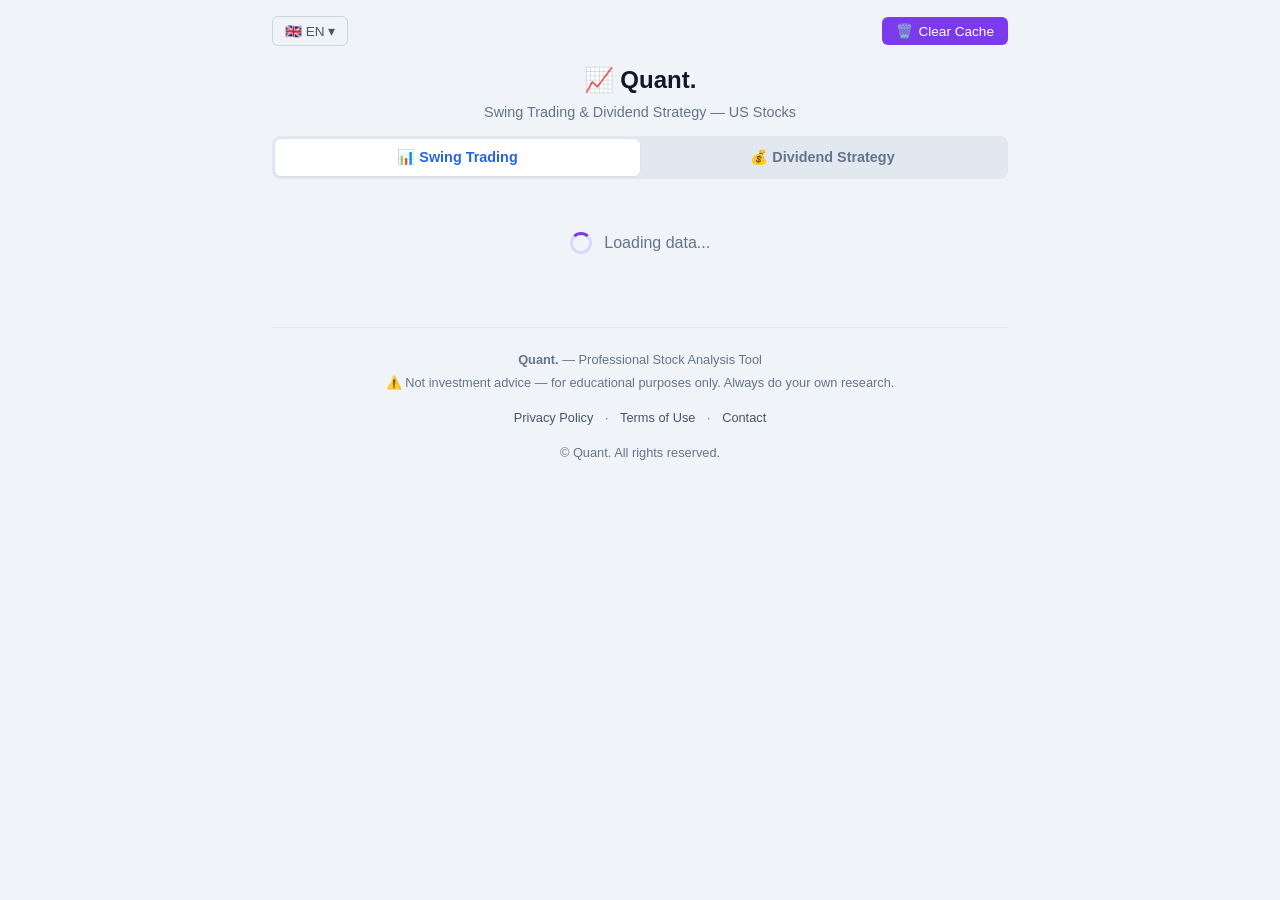
==== commit b40ffd5a: "Update index.html" ====
--- a/index.html
+++ b/index.html
@@ -49,7 +49,7 @@
         .lang-option:hover {background:#f1f5f9;}
         .lang-option.active {background:#e0f2fe; color:#1e40af; font-weight:600;}
         
-        .btn-clear-cache {background:#7c3aed; color:white; border:none; padding:6px 12px; border-radius:6px; font-size:0.85rem; font-weight:500; cursor:pointer; display:inline-flex; align-items:center; gap:4px;}
+        .btn-clear-cache {background:#7c3aed; color:white; border:none; padding:6px 14px; border-radius:6px; font-size:0.85rem; font-weight:500; cursor:pointer; display:inline-flex; align-items:center; gap:5px;}
         .btn-clear-cache:hover {background:#6d28d9;}
         .btn-clear-cache.loading {opacity:0.6;}
         
@@ -135,7 +135,7 @@
             </div>
         </div>
         <button class="btn-clear-cache" id="btnCache" onclick="muatUlang()">
-            🔄 <span data-txt="refresh">Refresh</span>
+            🗑️ <span data-txt="clearCache">Clear Cache</span>
         </button>
     </div>
 
@@ -223,7 +223,7 @@
     <script>
     const TEXTS = {
         id: {
-            refresh: 'Perbarui',
+            clearCache: 'Hapus Cache',
             loading: 'Memuat data...',
             adLabel: 'Iklan',
             subtitle: 'Strategi Swing & Dividen — Saham AS',
@@ -254,7 +254,7 @@
             KURANG: '⚠️ TERLALU MAHAL'
         },
         en: {
-            refresh: 'Refresh',
+            clearCache: 'Clear Cache',
             loading: 'Loading data...',
             adLabel: 'Ad',
             subtitle: 'Swing Trading & Dividend Strategy — US Stocks',
@@ -371,7 +371,7 @@
             loading.innerHTML = `<div class="error">❌ ${t('errorLoad')}: ${err.message}</div>`;
         } finally {
             btn.classList.remove('loading');
-            btn.innerHTML = '🔄 <span data-txt="refresh">' + t('refresh') + '</span>';
+            btn.innerHTML = '🗑️ <span data-txt="clearCache">' + t('clearCache') + '</span>';
         }
     }
 
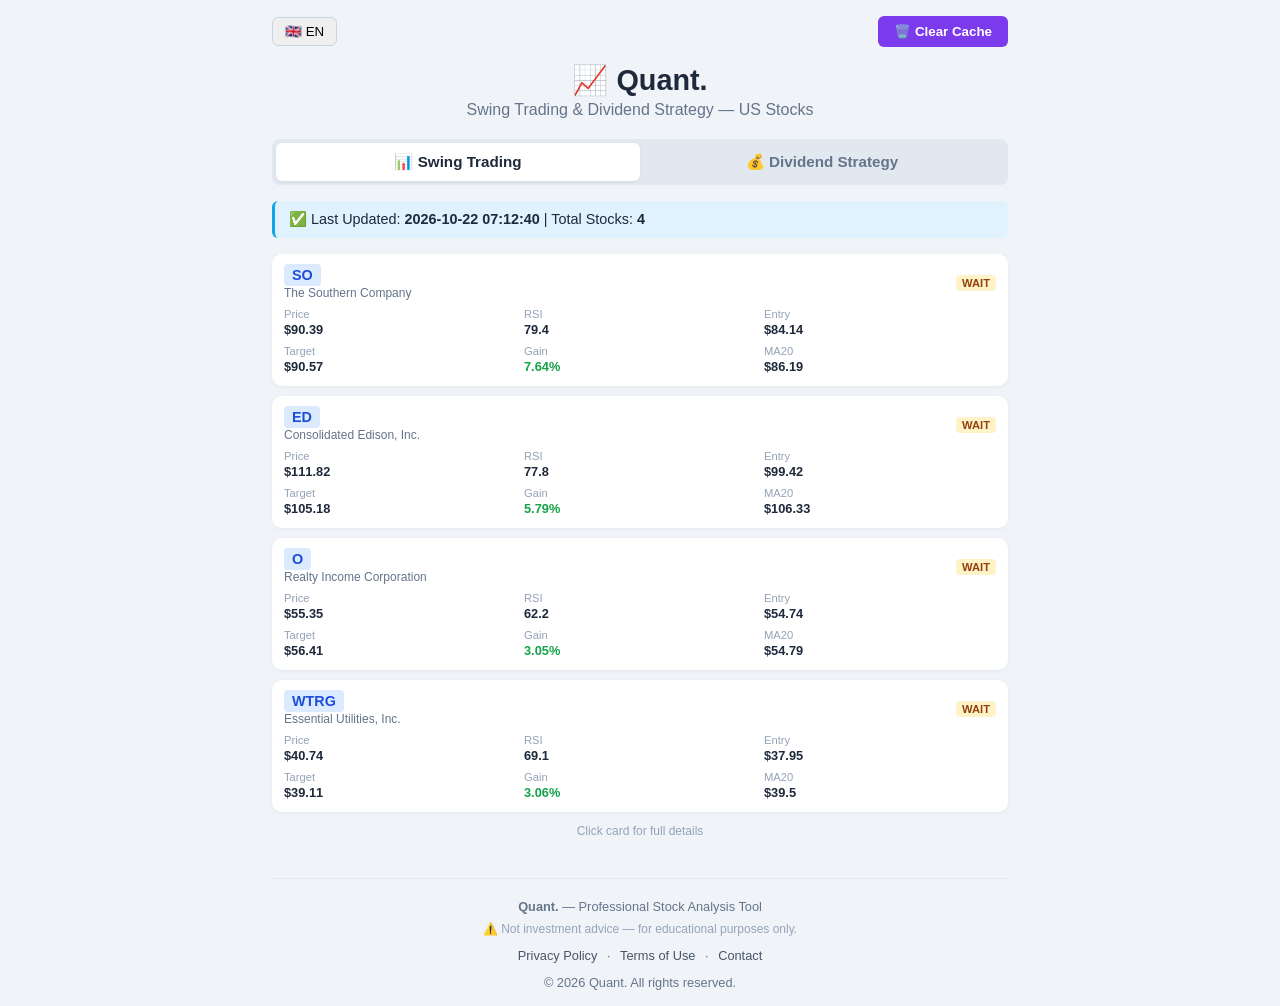
==== commit 856a55e8: "Update index.html" ====
--- a/index.html
+++ b/index.html
@@ -2,485 +2,359 @@
 <html lang="en">
 <head>
     <meta charset="UTF-8">
-    <meta http-equiv="X-UA-Compatible" content="IE=edge">
     <meta name="viewport" content="width=device-width, initial-scale=1.0">
-    
-    <title>Quant. — Stock Analysis Tool | Swing Trading & Dividend Strategy</title>
-    <meta name="description" content="Quant. — Professional stock analysis for US markets. Find best entry prices for Swing Trading and Dividend investing. SO, ED, O, WTRG.">
-    <meta name="keywords" content="Quant, stock analysis, swing trading, dividend strategy, US stocks, SO, ED, O, WTRG, best entry price, yield calculation">
-    <meta name="author" content="Quant.">
-    <meta name="robots" content="index, follow, max-image-preview:large">
-    <meta name="googlebot" content="index, follow">
-    <meta name="theme-color" content="#7c3aed">
-    <link rel="canonical" href="https://coalhunter.github.io/quant/">
-    <link rel="icon" type="image/svg+xml" href="data:image/svg+xml,<svg xmlns='http://www.w3.org/2000/svg' viewBox='0 0 100 100'><text y='.9em' font-size='90'>📈</text></svg>">
-    <link rel="manifest" href="manifest.json">
-    
-    <meta property="og:type" content="website">
-    <meta property="og:title" content="Quant. — Stock Analysis Tool">
-    <meta property="og:description" content="Free tool: Swing Trading + Dividend Strategy for US Stocks">
-    <meta property="og:url" content="https://coalhunter.github.io/quant/">
-    <meta property="og:site_name" content="Quant.">
-    <meta property="og:locale" content="en_US">
-    <meta property="og:locale:alternate" content="id_ID">
-    <meta name="twitter:card" content="summary_large_image">
-    <meta name="twitter:title" content="Quant. — Stock Analysis Tool">
-    <meta name="twitter:description" content="Free tool: Swing Trading + Dividend Strategy for US Stocks">
-    
-    <link rel="dns-prefetch" href="//pagead2.googlesyndication.com">
-    <link rel="preconnect" href="https://pagead2.googlesyndication.com">
-    
-    <meta http-equiv="Cache-Control" content="no-cache, no-store, must-revalidate">
-    <meta http-equiv="Pragma" content="no-cache">
-    <meta http-equiv="Expires" content="0">
-    
+    <title>Quant. — Stock Analysis Tool</title>
     <style>
-        * {margin:0; padding:0; box-sizing:border-box; font-family:'Segoe UI', Roboto, 'Helvetica Neue', Arial, sans-serif;}
-        body {background:#f0f4f8; color:#1e293b; padding:16px; max-width:768px; margin:0 auto; line-height:1.5;}
-        
-        .header-bar {display:flex; justify-content:space-between; align-items:center; position:relative; margin-bottom:16px;}
-        
-        .lang-switcher {position:relative; z-index:50;}
-        .lang-btn {background:transparent; border:1px solid #cbd5e1; border-radius:6px; padding:6px 12px; cursor:pointer; font-size:0.85rem; font-weight:500; color:#475569;}
-        .lang-btn:hover {background:#e2e8f0;}
-        .lang-dropdown {position:absolute; left:0; top:42px; background:white; border-radius:8px; box-shadow:0 4px 12px rgba(0,0,0,0.12); min-width:140px; display:none; overflow:hidden;}
-        .lang-dropdown.show {display:block;}
-        .lang-option {padding:10px 14px; cursor:pointer; font-size:0.9rem;}
-        .lang-option:hover {background:#f1f5f9;}
-        .lang-option.active {background:#e0f2fe; color:#1e40af; font-weight:600;}
-        
-        .btn-clear-cache {background:#7c3aed; color:white; border:none; padding:6px 14px; border-radius:6px; font-size:0.85rem; font-weight:500; cursor:pointer; display:inline-flex; align-items:center; gap:5px;}
-        .btn-clear-cache:hover {background:#6d28d9;}
-        .btn-clear-cache.loading {opacity:0.6;}
-        
-        .ad-container {display:none; margin:12px 0; text-align:left; overflow:hidden;}
-        .ad-label {font-size:11px; color:#94a3b8; margin-bottom:4px;}
-        
-        h1 {text-align:center; color:#0f172a; margin-bottom:4px; font-size:1.5rem; margin-top:8px;}
-        .subtitle {text-align:center; color:#64748b; margin-bottom:12px; font-size:0.9rem;}
-        
-        .tabs {display:flex; background:#e2e8f0; border-radius:8px; padding:3px; margin-bottom:12px;}
-        .tab {flex:1; padding:10px; text-align:center; border:none; background:transparent; font-size:0.9rem; font-weight:600; color:#64748b; border-radius:6px; cursor:pointer; transition:all 0.2s;}
+        * {margin:0; padding:0; box-sizing:border-box; font-family:Arial, sans-serif;}
+        body {background:#f0f4f8; color:#1e293b; padding:16px; max-width:768px; margin:0 auto;}
+        
+        .top-bar {display:flex; justify-content:space-between; align-items:center; margin-bottom:16px;}
+        .lang-btn {border:1px solid #cbd5e1; border-radius:6px; padding:6px 12px; cursor:pointer;}
+        .btn-cache {background:#7c3aed; color:white; border:none; padding:8px 16px; border-radius:6px; font-weight:600; cursor:pointer;}
+        .btn-cache:hover {background:#6d28d9;}
+        .btn-cache.loading {opacity:0.6;}
+        
+        h1 {text-align:center; font-size:1.8rem; margin-bottom:4px;}
+        .subtitle {text-align:center; color:#64748b; margin-bottom:20px;}
+        
+        .tabs {display:flex; background:#e2e8f0; border-radius:8px; padding:4px; margin-bottom:16px;}
+        .tab {flex:1; padding:10px; border:none; background:transparent; font-size:0.95rem; font-weight:600; color:#64748b; border-radius:6px; cursor:pointer;}
         .tab.active {background:white; color:#1e293b; box-shadow:0 1px 3px rgba(0,0,0,0.06);}
-        .tab.swing.active {color:#2563eb;}
-        .tab.dividen.active {color:#16a34a;}
-        
-        .info-bar {background:#e0f2fe; border-left:3px solid #0ea5e9; padding:10px 14px; border-radius:6px; margin-bottom:12px; font-size:0.85rem;}
-        
-        .tab-content {display:none;}
-        .tab-content.active {display:block;}
+        
+        .loading {text-align:center; padding:40px; color:#64748b;}
+        .spinner {display:inline-block; width:24px; height:24px; border:3px solid #ddd6fe; border-top-color:#7c3aed; border-radius:50%; animation:spin 0.8s linear infinite; margin-right:10px; vertical-align:middle;}
+        @keyframes spin {to {transform:rotate(360deg);}}
+        
+        .error {background:#fee2e2; border-left:3px solid #dc2626; padding:12px; border-radius:6px; color:#991b1b; margin:16px 0;}
+        .info-bar {background:#e0f2fe; border-left:3px solid #0ea5e9; padding:10px 14px; border-radius:6px; margin-bottom:16px; font-size:0.9rem; display:none;}
         
         .stock-list {display:grid; gap:10px;}
         .stock-card {background:white; border-radius:10px; padding:12px; box-shadow:0 1px 4px rgba(0,0,0,0.05); cursor:pointer; transition:all 0.2s;}
         .stock-card:hover {transform:translateY(-2px); box-shadow:0 4px 8px rgba(0,0,0,0.08);}
         
-        .card-header {display:flex; justify-content:space-between; align-items:center; margin-bottom:8px;}
+        .card-head {display:flex; justify-content:space-between; align-items:center; margin-bottom:8px;}
         .symbol {background:#dbeafe; color:#1d4ed8; padding:3px 8px; border-radius:4px; font-weight:700; font-size:0.9rem;}
-        .company-name {font-size:0.8rem; color:#64748b; margin-top:2px;}
+        .comp-name {font-size:0.75rem; color:#64748b; margin-top:2px;}
         .status {padding:2px 6px; border-radius:4px; font-size:0.7rem; font-weight:600;}
         .status.ENTRY {background:#dcfce7; color:#166534;}
-        .status.TUNGGU {background:#fef3c7; color:#92400e;}
-        .status.BAGUS {background:#dcfce7; color:#166534;}
-        .status.KURANG {background:#fee2e2; color:#991b1b;}
-        
-        .card-body {display:grid; grid-template-columns:repeat(3, 1fr); gap:6px;}
-        .item {font-size:0.75rem;}
-        .item label {display:block; font-size:0.65rem; color:#94a3b8; margin-bottom:2px;}
-        .item strong {font-weight:600; font-size:0.8rem;}
-        .gain {color:#16a34a;}
-        .discount {color:#2563eb;}
-        
-        .click-hint {text-align:center; font-size:0.7rem; color:#94a3b8; margin-top:8px;}
-        
-        .popup-overlay {position:fixed; inset:0; background:rgba(0,0,0,0.5); display:none; align-items:center; justify-content:center; padding:16px; z-index:100;}
-        .popup-overlay.show {display:flex;}
+        .status.WAIT {background:#fef3c7; color:#92400e;}
+        .status.GOOD {background:#dcfce7; color:#166534;}
+        .status.EXPENSIVE {background:#fee2e2; color:#991b1b;}
+        
+        .card-grid {display:grid; grid-template-columns:repeat(3, 1fr); gap:8px; font-size:0.8rem;}
+        .card-grid label {display:block; font-size:0.7rem; color:#94a3b8; margin-bottom:2px;}
+        .positive {color:#16a34a; font-weight:600;}
+        .click-hint {text-align:center; font-size:0.75rem; color:#94a3b8; margin-top:12px;}
+        
+        .popup-bg {position:fixed; inset:0; background:rgba(0,0,0,0.5); display:none; align-items:center; justify-content:center; padding:16px; z-index:100;}
+        .popup-bg.show {display:flex;}
         .popup {background:white; border-radius:12px; width:100%; max-width:480px; max-height:85vh; overflow-y:auto; padding:20px;}
-        .popup-header {display:flex; justify-content:space-between; align-items:flex-start; margin-bottom:14px;}
-        .popup-header h3 {font-size:1.1rem;}
-        .close-btn {width:30px; height:30px; border-radius:50%; border:none; background:#f1f5f9; font-size:1rem; cursor:pointer; color:#64748b;}
-        .section-title {font-size:0.85rem; font-weight:700; margin:14px 0 8px; padding-bottom:4px;}
-        .swing-title {color:#2563eb; border-bottom:2px solid #bfdbfe;}
-        .dividen-title {color:#16a34a; border-bottom:2px solid #bbf7d0;}
-        .grid-2 {display:grid; grid-template-columns:1fr 1fr; gap:8px;}
-        .box {background:#f8fafc; padding:10px; border-radius:6px; font-size:0.85rem;}
-        .box label {font-size:0.75rem; color:#94a3b8; display:block; margin-bottom:4px;}
-        .reason-box {background:#f0fdf4; padding:10px; border-radius:6px; font-size:0.85rem; line-height:1.6; margin-top:8px;}
-        
-        .loading {text-align:center; padding:40px 20px; color:#64748b;}
-        .spinner {display:inline-block; width:22px; height:22px; border:3px solid #ddd6fe; border-top-color:#7c3aed; border-radius:50%; animation:spin 0.8s linear infinite; margin-right:8px; vertical-align:middle;}
-        @keyframes spin {to {transform:rotate(360deg);}}
-        .error {background:#fee2e2; border-left:3px solid #dc2626; padding:12px; border-radius:6px; color:#991b1b; font-size:0.9rem;}
-        
-        footer {margin-top:32px; padding-top:20px; border-top:1px solid #e2e8f0; text-align:center; font-size:0.8rem; color:#64748b; line-height:1.8;}
-        .footer-links {margin:12px 0;}
-        .footer-links a {color:#475569; text-decoration:none; margin:0 8px;}
-        .footer-links a:hover {color:#7c3aed; text-decoration:underline;}
+        .popup-head {display:flex; justify-content:space-between; align-items:flex-start; margin-bottom:16px;}
+        .close-btn {width:32px; height:32px; border-radius:50%; border:none; background:#f1f5f9; font-size:1.2rem; cursor:pointer; color:#64748b;}
+        .grid-2 {display:grid; grid-template-columns:1fr 1fr; gap:10px; margin:10px 0;}
+        .box {background:#f8fafc; padding:12px; border-radius:6px; font-size:0.9rem;}
+        .box label {display:block; font-size:0.75rem; color:#94a3b8; margin-bottom:4px;}
+        .note-box {background:#f0fdf4; padding:12px; border-radius:6px; font-size:0.9rem; line-height:1.6; margin-top:12px;}
+        .section-title {font-size:0.9rem; font-weight:700; margin:16px 0 8px; padding-bottom:4px; border-bottom-width:2px; border-bottom-style:solid;}
+        .swing-title {color:#2563eb; border-bottom-color:#bfdbfe;}
+        .div-title {color:#16a34a; border-bottom-color:#bbf7d0;}
+        
+        footer {margin-top:40px; padding-top:20px; border-top:1px solid #e2e8f0; text-align:center; font-size:0.8rem; color:#64748b;}
+        footer a {color:#475569; text-decoration:none; margin:0 6px;}
+        footer a:hover {color:#7c3aed; text-decoration:underline;}
         
         @media (max-width: 480px) {
-            body {padding:12px;}
-            .card-body {grid-template-columns:repeat(2, 1fr);}
+            .card-grid {grid-template-columns:repeat(2, 1fr);}
             .grid-2 {grid-template-columns:1fr;}
         }
     </style>
 </head>
 <body>
-    <div class="header-bar">
-        <div class="lang-switcher">
-            <button class="lang-btn" onclick="toggleLangDropdown()">
-                <span id="currentLangLabel">🇬🇧 EN</span> ▾
-            </button>
-            <div class="lang-dropdown" id="langDropdown">
-                <div class="lang-option" data-lang="id" onclick="ubahBahasa('id')">🇮🇩 Bahasa Indonesia</div>
-                <div class="lang-option active" data-lang="en" onclick="ubahBahasa('en')">🇬🇧 English</div>
-            </div>
-        </div>
-        <button class="btn-clear-cache" id="btnCache" onclick="muatUlang()">
-            🗑️ <span data-txt="clearCache">Clear Cache</span>
-        </button>
+    <div class="top-bar">
+        <button class="lang-btn" id="langBtn" onclick="toggleLang()">🇬🇧 EN</button>
+        <button class="btn-cache" id="cacheBtn" onclick="loadData()">🗑️ Clear Cache</button>
     </div>
 
     <h1>📈 Quant.</h1>
-    <p class="subtitle" data-txt="subtitle">Swing Trading & Dividend Strategy — US Stocks</p>
-
-    <div id="adTopBanner" class="ad-container">
-        <div class="ad-label" data-txt="adLabel">Ad</div>
-        <div id="adTopBannerContent"></div>
+    <p class="subtitle" id="pageSubtitle">Swing Trading & Dividend Strategy — US Stocks</p>
+
+    <div class="tabs">
+        <button class="tab active" id="tabSwing" onclick="switchTab('swing')">📊 Swing Trading</button>
+        <button class="tab" id="tabDiv" onclick="switchTab('dividen')">💰 Dividend Strategy</button>
     </div>
 
-    <div class="tabs">
-        <button class="tab swing active" onclick="bukaTab('swing')">
-            📊 <span data-txt="tabSwing">Swing Trading</span>
-        </button>
-        <button class="tab dividen" onclick="bukaTab('dividen')">
-            💰 <span data-txt="tabDividen">Dividend Strategy</span>
-        </button>
-    </div>
-
-    <div id="adBetween" class="ad-container">
-        <div class="ad-label" data-txt="adLabel">Ad</div>
-        <div id="adBetweenContent"></div>
-    </div>
-
-    <div id="infoBar" class="info-bar" style="display:none;"></div>
-    <div id="loading" class="loading"><span class="spinner"></span> <span data-txt="loading">Loading data...</span></div>
-
-    <div id="swingTab" class="tab-content active"><div id="swingContent"></div></div>
-    <div id="dividenTab" class="tab-content"><div id="dividenContent"></div></div>
-
-    <div id="adBottomBanner" class="ad-container" style="margin-top:20px;">
-        <div class="ad-label" data-txt="adLabel">Ad</div>
-        <div id="adBottomBannerContent"></div>
-    </div>
+    <div class="info-bar" id="infoBar"></div>
+    <div class="loading" id="loadingDiv"><span class="spinner"></span> Loading data...</div>
+
+    <div id="swingContent"></div>
+    <div id="dividenContent" style="display:none;"></div>
+    <p class="click-hint" id="clickHint" style="display:none;">Click card for full details</p>
 
     <footer>
         <p><strong>Quant.</strong> — Professional Stock Analysis Tool</p>
-        <p data-txt="disclaimer">⚠️ Not investment advice — for educational purposes only. Always do your own research.</p>
-        <div class="footer-links">
+        <p style="margin:8px 0; font-size:0.75rem; color:#94a3b8;">⚠️ Not investment advice — for educational purposes only.</p>
+        <p style="margin:12px 0;">
             <a href="privacy.html">Privacy Policy</a> ·
             <a href="terms.html">Terms of Use</a> ·
             <a href="contact.html">Contact</a>
-        </div>
-        <p>© <span id="year"></span> Quant. All rights reserved.</p>
+        </p>
+        <p>© 2026 Quant. All rights reserved.</p>
     </footer>
 
-    <div class="popup-overlay" id="popupOverlay" onclick="tutupPopupDariLuar(event)">
+    <div class="popup-bg" id="popupOverlay" onclick="closePopupOutside(event)">
         <div class="popup" onclick="event.stopPropagation()">
-            <div class="popup-header">
+            <div class="popup-head">
                 <div>
-                    <h3 id="popupSymbol"></h3>
-                    <p id="popupName" style="font-size:0.85rem; color:#64748b;"></p>
-                </div>
-                <button class="close-btn" onclick="tutupPopup()">×</button>
+                    <h3 id="popupSym"></h3>
+                    <p id="popupName" style="font-size:0.85rem; color:#64748b; margin-top:4px;"></p>
+                </div>
+                <button class="close-btn" onclick="closePopup()">×</button>
             </div>
-            <div id="popupSwingDetail">
-                <p class="section-title swing-title" data-txt="swingTitle">📈 SWING TRADING — Analysis</p>
+            
+            <div id="swingDetail">
+                <p class="section-title swing-title">📈 SWING TRADING — Analysis</p>
                 <div class="grid-2">
-                    <div class="box"><label data-txt="currentPrice">Current Price</label><strong id="swingPrice"></strong></div>
+                    <div class="box"><label>Current Price</label><strong id="swingPrice"></strong></div>
                     <div class="box"><label>RSI</label><strong id="swingRsi"></strong></div>
                     <div class="box"><label>MA20</label><strong id="swingMa20"></strong></div>
                     <div class="box"><label>MA50</label><strong id="swingMa50"></strong></div>
-                    <div class="box" style="background:#dbeafe;"><label data-txt="entryZone">Entry Zone</label><strong id="swingEntry"></strong></div>
-                    <div class="box" style="background:#dcfce7;"><label data-txt="targetSell">Target Price</label><strong id="swingTarget"></strong></div>
-                </div>
-                <div class="reason-box"><strong data-txt="reason">Analysis:</strong><br><span id="swingReason"></span><br><br><strong data-txt="suggestion">Suggestion:</strong><br><span id="swingAdvice"></span></div>
+                    <div class="box" style="background:#dbeafe;"><label>Entry Zone</label><strong id="swingEntry"></strong></div>
+                    <div class="box" style="background:#dcfce7;"><label>Target Price</label><strong id="swingTarget"></strong></div>
+                </div>
+                <div class="note-box">
+                    <strong>Analysis:</strong><br><span id="swingReason"></span><br><br>
+                    <strong>Suggestion:</strong><br><span id="swingAdvice"></span>
+                </div>
             </div>
-            <div id="popupDividenDetail" style="display:none;">
-                <p class="section-title dividen-title" data-txt="dividenTitle">💰 DIVIDEND STRATEGY — Analysis</p>
+            
+            <div id="divDetail" style="display:none;">
+                <p class="section-title div-title">💰 DIVIDEND STRATEGY — Analysis</p>
                 <div class="grid-2">
-                    <div class="box"><label data-txt="currentPrice">Current Price</label><strong id="divPrice"></strong></div>
-                    <div class="box"><label data-txt="yieldNow">Current Yield</label><strong id="divYieldNow"></strong></div>
-                    <div class="box" style="background:#bbf7d0;"><label data-txt="bestBuyZone">Best Buy Zone</label><strong id="divBestZone"></strong></div>
-                    <div class="box" style="background:#bbf7d0;"><label data-txt="maxYield">Max Yield</label><strong id="divMaxYield"></strong></div>
-                    <div class="box"><label data-txt="52weekLow">52W Low</label><strong id="div52Low"></strong></div>
-                    <div class="box"><label data-txt="52weekHigh">52W High</label><strong id="div52High"></strong></div>
-                </div>
-                <div class="reason-box"><strong data-txt="reason">Analysis:</strong><br><span id="divReason"></span><br><br><strong data-txt="suggestion">Suggestion:</strong><br><span id="divAdvice"></span></div>
+                    <div class="box"><label>Current Price</label><strong id="divPrice"></strong></div>
+                    <div class="box"><label>Current Yield</label><strong id="divYield"></strong></div>
+                    <div class="box" style="background:#bbf7d0;"><label>Best Buy Zone</label><strong id="divZone"></strong></div>
+                    <div class="box" style="background:#bbf7d0;"><label>Max Yield</label><strong id="divMaxYield"></strong></div>
+                    <div class="box"><label>52W Low</label><strong id="divLow"></strong></div>
+                    <div class="box"><label>52W High</label><strong id="divHigh"></strong></div>
+                </div>
+                <div class="note-box">
+                    <strong>Analysis:</strong><br><span id="divReason"></span><br><br>
+                    <strong>Suggestion:</strong><br><span id="divAdvice"></span>
+                </div>
             </div>
         </div>
     </div>
 
-    <script src="config.js"></script>
     <script>
-    const TEXTS = {
-        id: {
-            clearCache: 'Hapus Cache',
-            loading: 'Memuat data...',
-            adLabel: 'Iklan',
-            subtitle: 'Strategi Swing & Dividen — Saham AS',
-            tabSwing: 'Swing Trading',
-            tabDividen: 'Dividen',
-            disclaimer: '⚠️ Bukan saran investasi — hanya untuk edukasi.',
-            swingTitle: '📈 SWING TRADING — Analisis',
-            dividenTitle: '💰 DIVIDEN — Analisis',
-            currentPrice: 'Harga Saat Ini',
-            entryZone: 'Zona Beli',
-            targetSell: 'Target Jual',
-            yieldNow: 'Yield Saat Ini',
-            bestBuyZone: 'Zona Beli Terbaik',
-            maxYield: 'Yield Maksimal',
-            52weekLow: 'Terendah 52 Minggu',
-            52weekHigh: 'Tertinggi 52 Minggu',
-            reason: 'Alasan:',
-            suggestion: 'Saran:',
-            clickHint: 'Klik kartu untuk detail lengkap',
-            lastUpdate: 'Terakhir diperbarui',
-            totalStock: 'Jumlah Saham',
-            errorLoad: 'Gagal memuat data',
-            fileNotReady: 'File JSON belum tersedia, jalankan skrip Python terlebih dahulu',
-            ENTRY: '✅ BISA BELI',
-            ENTRY_KUAT: '🔥 BELI SEKARANG',
-            TUNGGU: '⏳ TUNGGU',
-            BAGUS: '✅ MENARIK',
-            KURANG: '⚠️ TERLALU MAHAL'
-        },
-        en: {
-            clearCache: 'Clear Cache',
-            loading: 'Loading data...',
-            adLabel: 'Ad',
-            subtitle: 'Swing Trading & Dividend Strategy — US Stocks',
-            tabSwing: 'Swing Trading',
-            tabDividen: 'Dividend Strategy',
-            disclaimer: '⚠️ Not investment advice — for educational purposes only.',
-            swingTitle: '📈 SWING TRADING — Analysis',
-            dividenTitle: '💰 DIVIDEND STRATEGY — Analysis',
-            currentPrice: 'Current Price',
-            entryZone: 'Entry Zone',
-            targetSell: 'Target Price',
-            yieldNow: 'Current Yield',
-            bestBuyZone: 'Best Buy Zone',
-            maxYield: 'Max Yield',
-            52weekLow: '52W Low',
-            52weekHigh: '52W High',
-            reason: 'Analysis:',
-            suggestion: 'Suggestion:',
-            clickHint: 'Click card for full details',
-            lastUpdate: 'Last Updated',
-            totalStock: 'Total Stocks',
-            errorLoad: 'Failed to load data',
-            fileNotReady: 'JSON file not ready — run Python script first',
-            ENTRY: '✅ BUY ZONE',
-            ENTRY_KUAT: '🔥 STRONG BUY',
-            TUNGGU: '⏳ WAIT',
-            BAGUS: '✅ ATTRACTIVE',
-            KURANG: '⚠️ TOO EXPENSIVE'
-        }
-    };
-
-    let currentLang = localStorage.getItem('quant_lang') || 'en';
-    let stockData = [];
-    let activeTab = 'swing';
-
-    function t(key) {
-        return TEXTS[currentLang][key] || key;
-    }
-
-    function updateAllTexts() {
-        document.querySelectorAll('[data-txt]').forEach(el => {
-            const k = el.getAttribute('data-txt');
-            el.textContent = t(k);
+        const TEXTS = {
+            en: {
+                subtitle: 'Swing Trading & Dividend Strategy — US Stocks',
+                loading: 'Loading data...',
+                clickHint: 'Click card for full details',
+                lastUpdate: 'Last Updated',
+                totalStocks: 'Total Stocks',
+                errorTitle: 'Failed to load data',
+                errorHint: 'Make sure file exists at: output/hasil_analisa.json',
+                checkHere: 'Click here to check file',
+                statusEntry: '✅ BUY',
+                statusWait: '⏳ WAIT',
+                statusGood: '✅ GOOD',
+                statusExpensive: '⚠️ EXPENSIVE'
+            },
+            id: {
+                subtitle: 'Strategi Swing & Dividen — Saham AS',
+                loading: 'Memuat data...',
+                clickHint: 'Klik kartu untuk detail lengkap',
+                lastUpdate: 'Terakhir Diperbarui',
+                totalStocks: 'Jumlah Saham',
+                errorTitle: 'Gagal memuat data',
+                errorHint: 'Pastikan file ada di: output/hasil_analisa.json',
+                checkHere: 'Klik di sini untuk cek file',
+                statusEntry: '✅ BELI',
+                statusWait: '⏳ TUNGGU',
+                statusGood: '✅ BAGUS',
+                statusExpensive: '⚠️ MAHAL'
+            }
+        };
+
+        let lang = localStorage.getItem('quant_lang') || 'en';
+        let stocks = [];
+        let activeTab = 'swing';
+        const JSON_URL = './output/hasil_analisa.json';
+
+        function t(key) {
+            return TEXTS[lang][key] || key;
+        }
+
+        function updateLangUI() {
+            document.getElementById('langBtn').textContent = lang === 'id' ? '🇮🇩 ID' : '🇬🇧 EN';
+            document.getElementById('pageSubtitle').textContent = t('subtitle');
+            document.getElementById('clickHint').textContent = t('clickHint');
+        }
+
+        function toggleLang() {
+            lang = lang === 'en' ? 'id' : 'en';
+            localStorage.setItem('quant_lang', lang);
+            updateLangUI();
+            if (stocks.length > 0) renderAll();
+        }
+
+        function switchTab(tab) {
+            activeTab = tab;
+            document.getElementById('tabSwing').classList.toggle('active', tab === 'swing');
+            document.getElementById('tabDiv').classList.toggle('active', tab === 'dividen');
+            document.getElementById('swingContent').style.display = tab === 'swing' ? 'block' : 'none';
+            document.getElementById('dividenContent').style.display = tab === 'dividen' ? 'block' : 'none';
+            document.getElementById('clickHint').style.display = stocks.length > 0 ? 'block' : 'none';
+        }
+
+        async function loadData() {
+            const btn = document.getElementById('cacheBtn');
+            const loading = document.getElementById('loadingDiv');
+            const infoBar = document.getElementById('infoBar');
+            
+            btn.classList.add('loading');
+            btn.innerHTML = '<span class="spinner" style="width:14px;height:14px;border-width:2px;"></span>';
+            loading.style.display = 'block';
+            loading.innerHTML = '<span class="spinner"></span> ' + t('loading');
+            infoBar.style.display = 'none';
+            document.getElementById('swingContent').innerHTML = '';
+            document.getElementById('dividenContent').innerHTML = '';
+            document.getElementById('clickHint').style.display = 'none';
+
+            try {
+                const url = `${JSON_URL}?v=${Date.now()}`;
+                console.log('Fetching:', url);
+                
+                const res = await fetch(url, { cache: 'no-store' });
+                
+                if (!res.ok) throw new Error(`HTTP Error: ${res.status}`);
+                
+                const data = await res.json();
+                stocks = data.daftar_saham || [];
+                
+                loading.style.display = 'none';
+                infoBar.style.display = 'block';
+                infoBar.innerHTML = `✅ ${t('lastUpdate')}: <strong>${data.dibuat_pada || '—'}</strong> | ${t('totalStocks')}: <strong>${stocks.length}</strong>`;
+                
+                renderAll();
+                document.getElementById('clickHint').style.display = 'block';
+                
+            } catch (err) {
+                loading.innerHTML = `
+                    <div class="error">
+                        ❌ <strong>${t('errorTitle')}</strong><br>
+                        ${err.message}<br><br>
+                        💡 ${t('errorHint')}<br>
+                        <a href="${JSON_URL}" target="_blank" style="color:#dc2626; font-weight:bold;">👉 ${t('checkHere')}</a>
+                    </div>`;
+            } finally {
+                btn.classList.remove('loading');
+                btn.innerHTML = '🗑️ Clear Cache';
+            }
+        }
+
+        function renderAll() {
+            document.getElementById('swingContent').innerHTML = '<div class="stock-list">' + stocks.map(s => renderSwingCard(s)).join('') + '</div>';
+            document.getElementById('dividenContent').innerHTML = '<div class="stock-list">' + stocks.map(s => renderDivCard(s)).join('') + '</div>';
+        }
+
+        function renderSwingCard(s) {
+            const sw = s.swing;
+            let status = 'WAIT', statusClass = 'WAIT';
+            if (sw.kondisi.includes('ENTRY')) { status = t('statusEntry'); statusClass = 'ENTRY'; }
+            else if (sw.kondisi.includes('KUAT')) { status = t('statusEntry'); statusClass = 'ENTRY'; }
+            
+            return `
+            <div class="stock-card" onclick="openSwingPopup(${JSON.stringify(s).replace(/"/g, '&quot;')})">
+                <div class="card-head">
+                    <div>
+                        <span class="symbol">${s.simbol}</span>
+                        <div class="comp-name">${s.nama}</div>
+                    </div>
+                    <span class="status ${statusClass}">${status}</span>
+                </div>
+                <div class="card-grid">
+                    <div><label>Price</label><strong>$${s.harga_sekarang}</strong></div>
+                    <div><label>RSI</label><strong>${s.indikator.rsi}</strong></div>
+                    <div><label>Entry</label><strong>$${sw.zona_entry}</strong></div>
+                    <div><label>Target</label><strong>$${sw.target_jual}</strong></div>
+                    <div><label>Gain</label><strong class="positive">${sw.potensi_gain_persen}%</strong></div>
+                    <div><label>MA20</label><strong>$${s.indikator.ma20}</strong></div>
+                </div>
+            </div>`;
+        }
+
+        function renderDivCard(s) {
+            const dv = s.dividen;
+            let status = t('statusWait'), statusClass = 'WAIT';
+            if (dv.penilaian.includes('MENARIK') || dv.penilaian.includes('TERBAIK')) { status = t('statusGood'); statusClass = 'GOOD'; }
+            else if (dv.penilaian.includes('MAHAL')) { status = t('statusExpensive'); statusClass = 'EXPENSIVE'; }
+            
+            return `
+            <div class="stock-card" onclick="openDivPopup(${JSON.stringify(s).replace(/"/g, '&quot;')})">
+                <div class="card-head">
+                    <div>
+                        <span class="symbol">${s.simbol}</span>
+                        <div class="comp-name">${s.nama}</div>
+                    </div>
+                    <span class="status ${statusClass}">${status}</span>
+                </div>
+                <div class="card-grid">
+                    <div><label>Price</label><strong>$${s.harga_sekarang}</strong></div>
+                    <div><label>Yield</label><strong class="positive">${dv.yield_saat_ini_persen}%</strong></div>
+                    <div><label>Best Buy</label><strong>$${dv.zona_beli_terbaik}</strong></div>
+                    <div><label>Max Yield</label><strong>${dv.yield_maksimal_persen}%</strong></div>
+                    <div><label>52W Low</label><strong>$${s.harga_52minggu.terendah}</strong></div>
+                    <div><label>Upside</label><strong class="positive">${dv.potensi_naik_harga_persen}%</strong></div>
+                </div>
+            </div>`;
+        }
+
+        function openSwingPopup(s) {
+            document.getElementById('popupSym').textContent = `${s.simbol} — ${s.swing.kondisi}`;
+            document.getElementById('popupName').textContent = s.nama;
+            document.getElementById('swingPrice').textContent = `$${s.harga_sekarang}`;
+            document.getElementById('swingRsi').textContent = s.indikator.rsi;
+            document.getElementById('swingMa20').textContent = `$${s.indikator.ma20}`;
+            document.getElementById('swingMa50').textContent = `$${s.indikator.ma50}`;
+            document.getElementById('swingEntry').textContent = `$${s.swing.zona_entry}`;
+            document.getElementById('swingTarget').textContent = `$${s.swing.target_jual} (${s.swing.potensi_gain_persen}%)`;
+            document.getElementById('swingReason').innerHTML = s.swing.alasan.join('<br>');
+            document.getElementById('swingAdvice').textContent = s.swing.saran;
+            document.getElementById('swingDetail').style.display = 'block';
+            document.getElementById('divDetail').style.display = 'none';
+            document.getElementById('popupOverlay').classList.add('show');
+        }
+
+        function openDivPopup(s) {
+            document.getElementById('popupSym').textContent = `${s.simbol} — ${s.dividen.penilaian}`;
+            document.getElementById('popupName').textContent = s.nama;
+            document.getElementById('divPrice').textContent = `$${s.harga_sekarang}`;
+            document.getElementById('divYield').textContent = `${s.dividen.yield_saat_ini_persen}%`;
+            document.getElementById('divZone').textContent = `$${s.dividen.zona_beli_terbaik}`;
+            document.getElementById('divMaxYield').textContent = `${s.dividen.yield_maksimal_persen}%`;
+            document.getElementById('divLow').textContent = `$${s.harga_52minggu.terendah}`;
+            document.getElementById('divHigh').textContent = `$${s.harga_52minggu.tertinggi}`;
+            document.getElementById('divReason').innerHTML = s.dividen.alasan.join('<br>');
+            document.getElementById('divAdvice').textContent = s.dividen.saran;
+            document.getElementById('swingDetail').style.display = 'none';
+            document.getElementById('divDetail').style.display = 'block';
+            document.getElementById('popupOverlay').classList.add('show');
+        }
+
+        function closePopup() {
+            document.getElementById('popupOverlay').classList.remove('show');
+        }
+
+        function closePopupOutside(e) {
+            if (e.target.id === 'popupOverlay') closePopup();
+        }
+
+        document.addEventListener('DOMContentLoaded', () => {
+            updateLangUI();
+            loadData();
         });
-        document.getElementById('currentLangLabel').innerHTML = currentLang === 'id' ? '🇮🇩 ID' : '🇬🇧 EN';
-        document.querySelectorAll('.lang-option').forEach(opt => {
-            opt.classList.toggle('active', opt.dataset.lang === currentLang);
-        });
-    }
-
-    function toggleLangDropdown() {
-        document.getElementById('langDropdown').classList.toggle('show');
-    }
-
-    document.addEventListener('click', e => {
-        if (!e.target.closest('.lang-switcher')) {
-            document.getElementById('langDropdown').classList.remove('show');
-        }
-    });
-
-    function ubahBahasa(kode) {
-        currentLang = kode;
-        localStorage.setItem('quant_lang', kode);
-        document.documentElement.lang = kode;
-        updateAllTexts();
-        document.getElementById('langDropdown').classList.remove('show');
-        if (stockData.length) renderCards();
-    }
-
-    function bukaTab(tab) {
-        activeTab = tab;
-        document.querySelectorAll('.tab').forEach(b => b.classList.remove('active'));
-        event.target.closest('.tab').classList.add('active');
-        document.querySelectorAll('.tab-content').forEach(c => c.classList.remove('active'));
-        document.getElementById(tab + 'Tab').classList.add('active');
-        renderCards();
-    }
-
-    async function muatUlang() {
-        const btn = document.getElementById('btnCache');
-        const loading = document.getElementById('loading');
-        const infoBar = document.getElementById('infoBar');
-        
-        btn.classList.add('loading');
-        btn.innerHTML = '<span class="spinner" style="width:14px;height:14px;border-width:2px;"></span>';
-        loading.style.display = 'block';
-        loading.innerHTML = '<span class="spinner"></span> ' + t('loading');
-        infoBar.style.display = 'none';
-        document.getElementById('swingContent').innerHTML = '';
-        document.getElementById('dividenContent').innerHTML = '';
-        
-        try {
-            const res = await fetch('output/hasil_analisa.json?v=' + Date.now(), { cache: 'no-store' });
-            if (!res.ok) throw new Error(t('fileNotReady'));
-            const data = await res.json();
-            stockData = data.daftar_saham || [];
-            
-            loading.style.display = 'none';
-            infoBar.style.display = 'block';
-            infoBar.innerHTML = `📅 ${t('lastUpdate')}: <strong>${data.dibuat_pada}</strong> &nbsp;|&nbsp; 📊 ${t('totalStock')}: <strong>${data.jumlah_saham}</strong>`;
-            
-            renderCards();
-            
-            if (typeof loadAdCode !== 'undefined' && SITE_CONFIG?.adsense?.enabled) {
-                setTimeout(() => {
-                    loadAdCode('topBanner', 'adTopBanner');
-                    loadAdCode('betweenTabContent', 'adBetween');
-                    loadAdCode('bottomBanner', 'adBottomBanner');
-                    if (window.adsbygoogle) (adsbygoogle = window.adsbygoogle || []).push({});
-                }, 100);
-            }
-            
-        } catch (err) {
-            loading.innerHTML = `<div class="error">❌ ${t('errorLoad')}: ${err.message}</div>`;
-        } finally {
-            btn.classList.remove('loading');
-            btn.innerHTML = '🗑️ <span data-txt="clearCache">' + t('clearCache') + '</span>';
-        }
-    }
-
-    function renderCards() {
-        const swingContainer = document.getElementById('swingContent');
-        const divContainer = document.getElementById('dividenContent');
-        
-        swingContainer.innerHTML = '<div class="stock-list">' + stockData.map(s => renderSwingCard(s)).join('') + '</div><p class="click-hint">' + t('clickHint') + '</p>';
-        divContainer.innerHTML = '<div class="stock-list">' + stockData.map(s => renderDividenCard(s)).join('') + '</div><p class="click-hint">' + t('clickHint') + '</p>';
-    }
-
-    function renderSwingCard(saham) {
-        const sw = saham.swing;
-        let statusClass = 'TUNGGU';
-        if (sw.kondisi.includes('KUAT')) statusClass = 'ENTRY';
-        else if (sw.kondisi.includes('ENTRY')) statusClass = 'ENTRY';
-        
-        return `
-        <div class="stock-card" onclick="bukaPopupSwing(${JSON.stringify(saham).replace(/"/g, '&quot;')})">
-            <div class="card-header">
-                <div>
-                    <span class="symbol">${saham.simbol}</span>
-                    <div class="company-name">${saham.nama}</div>
-                </div>
-                <span class="status ${statusClass}">${t(statusClass)}</span>
-            </div>
-            <div class="card-body">
-                <div class="item"><label>${t('currentPrice')}</label><strong>$${saham.harga_sekarang}</strong></div>
-                <div class="item"><label>RSI</label><strong>${saham.indikator.rsi}</strong></div>
-                <div class="item"><label>${t('entryZone')}</label><strong class="discount">$${sw.zona_entry}</strong></div>
-                <div class="item"><label>${t('targetSell')}</label><strong>$${sw.target_jual}</strong></div>
-                <div class="item"><label>Gain</label><strong class="gain">${sw.potensi_gain_persen}%</strong></div>
-                <div class="item"><label>MA20</label><strong>$${saham.indikator.ma20}</strong></div>
-            </div>
-        </div>`;
-    }
-
-    function renderDividenCard(saham) {
-        const dv = saham.dividen;
-        let statusClass = 'TUNGGU';
-        if (dv.penilaian.includes('MENARIK')) statusClass = 'BAGUS';
-        else if (dv.penilaian.includes('TERBAIK')) statusClass = 'BAGUS';
-        else if (dv.penilaian.includes('MAHAL')) statusClass = 'KURANG';
-        
-        return `
-        <div class="stock-card" onclick="bukaPopupDividen(${JSON.stringify(saham).replace(/"/g, '&quot;')})">
-            <div class="card-header">
-                <div>
-                    <span class="symbol">${saham.simbol}</span>
-                    <div class="company-name">${saham.nama}</div>
-                </div>
-                <span class="status ${statusClass}">${t(statusClass)}</span>
-            </div>
-            <div class="card-body">
-                <div class="item"><label>${t('currentPrice')}</label><strong>$${saham.harga_sekarang}</strong></div>
-                <div class="item"><label>${t('yieldNow')}</label><strong class="gain">${dv.yield_saat_ini_persen}%</strong></div>
-                <div class="item"><label>${t('bestBuyZone')}</label><strong class="discount">$${dv.zona_beli_terbaik}</strong></div>
-                <div class="item"><label>${t('maxYield')}</label><strong>${dv.yield_maksimal_persen}%</strong></div>
-                <div class="item"><label>52W Low</label><strong>$${saham.harga_52minggu.terendah}</strong></div>
-                <div class="item"><label>Upside</label><strong class="gain">${dv.potensi_naik_harga_persen}%</strong></div>
-            </div>
-        </div>`;
-    }
-
-    function bukaPopupSwing(s) {
-        document.getElementById('popupSymbol').textContent = s.simbol + ' — ' + s.swing.kondisi;
-        document.getElementById('popupName').textContent = s.nama;
-        document.getElementById('swingPrice').textContent = '$' + s.harga_sekarang;
-        document.getElementById('swingRsi').textContent = s.indikator.rsi;
-        document.getElementById('swingMa20').textContent = '$' + s.indikator.ma20;
-        document.getElementById('swingMa50').textContent = '$' + s.indikator.ma50;
-        document.getElementById('swingEntry').textContent = '$' + s.swing.zona_entry;
-        document.getElementById('swingTarget').textContent = '$' + s.swing.target_jual + ' (' + s.swing.potensi_gain_persen + '%)';
-        document.getElementById('swingReason').innerHTML = s.swing.alasan.join('<br>');
-        document.getElementById('swingAdvice').textContent = s.swing.saran;
-        document.getElementById('popupSwingDetail').style.display = 'block';
-        document.getElementById('popupDividenDetail').style.display = 'none';
-        document.getElementById('popupOverlay').classList.add('show');
-    }
-
-    function bukaPopupDividen(s) {
-        document.getElementById('popupSymbol').textContent = s.simbol + ' — ' + s.dividen.penilaian;
-        document.getElementById('popupName').textContent = s.nama;
-        document.getElementById('divPrice').textContent = '$' + s.harga_sekarang;
-        document.getElementById('divYieldNow').textContent = s.dividen.yield_saat_ini_persen + '%';
-        document.getElementById('divBestZone').textContent = '$' + s.dividen.zona_beli_terbaik;
-        document.getElementById('divMaxYield').textContent = s.dividen.yield_maksimal_persen + '%';
-        document.getElementById('div52Low').textContent = '$' + s.harga_52minggu.terendah;
-        document.getElementById('div52High').textContent = '$' + s.harga_52minggu.tertinggi;
-        document.getElementById('divReason').innerHTML = s.dividen.alasan.join('<br>');
-        document.getElementById('divAdvice').textContent = s.dividen.saran;
-        document.getElementById('popupSwingDetail').style.display = 'none';
-        document.getElementById('popupDividenDetail').style.display = 'block';
-        document.getElementById('popupOverlay').classList.add('show');
-    }
-
-    function tutupPopup() {
-        document.getElementById('popupOverlay').classList.remove('show');
-    }
-
-    function tutupPopupDariLuar(e) {
-        if (e.target.id === 'popupOverlay') tutupPopup();
-    }
-
-    document.addEventListener('DOMContentLoaded', () => {
-        document.getElementById('year').textContent = new Date().getFullYear();
-        updateAllTexts();
-        muatUlang();
-    });
     </script>
 </body>
 </html>
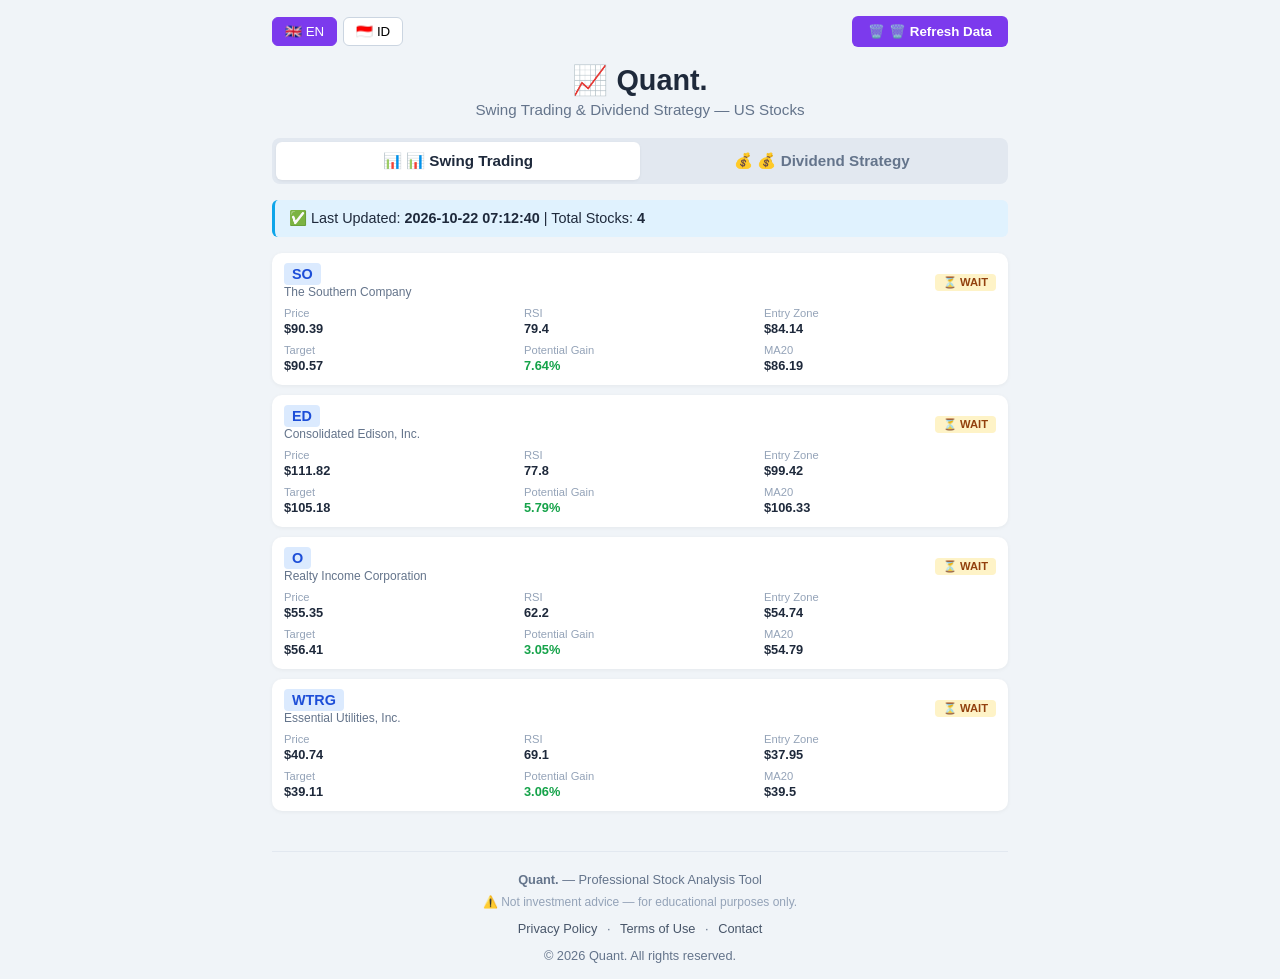
==== commit baa50e85: "Update index.html" ====
--- a/index.html
+++ b/index.html
@@ -3,29 +3,44 @@
 <head>
     <meta charset="UTF-8">
     <meta name="viewport" content="width=device-width, initial-scale=1.0">
-    <title>Quant. — Stock Analysis Tool</title>
+    
+    <!-- SEO: Default = English -->
+    <title>Quant. — Stock Analysis Tool | Swing Trading & Dividend Strategy</title>
+    <meta name="description" content="Professional US stock analysis tool. Find good entry prices for swing trading and dividend investing. Data updated daily.">
+    <meta name="robots" content="index, follow">
+    <meta name="language" content="English, Indonesian">
+    
+    <!-- SEO: Hreflang -->
+    <link rel="alternate" hreflang="en" href="https://coalhunter.github.io/quant/index.html" />
+    <link rel="alternate" hreflang="id" href="https://coalhunter.github.io/quant/index.html" />
+    <link rel="alternate" hreflang="x-default" href="https://coalhunter.github.io/quant/index.html" />
+    
     <style>
-        * {margin:0; padding:0; box-sizing:border-box; font-family:Arial, sans-serif;}
+        * {margin:0; padding:0; box-sizing:border-box; font-family: 'Segoe UI', Roboto, Arial, sans-serif;}
         body {background:#f0f4f8; color:#1e293b; padding:16px; max-width:768px; margin:0 auto;}
         
-        .top-bar {display:flex; justify-content:space-between; align-items:center; margin-bottom:16px;}
-        .lang-btn {border:1px solid #cbd5e1; border-radius:6px; padding:6px 12px; cursor:pointer;}
-        .btn-cache {background:#7c3aed; color:white; border:none; padding:8px 16px; border-radius:6px; font-weight:600; cursor:pointer;}
+        .top-bar {display:flex; justify-content:space-between; align-items:center; margin-bottom:16px; flex-wrap:wrap; gap:10px;}
+        .lang-selector {display:flex; gap:6px;}
+        .lang-btn {border:1px solid #cbd5e1; border-radius:6px; padding:6px 12px; cursor:pointer; background:white; font-weight:500; transition:all 0.2s;}
+        .lang-btn.active {background:#7c3aed; color:white; border-color:#7c3aed;}
+        .lang-btn:hover {border-color:#7c3aed;}
+        
+        .btn-cache {background:#7c3aed; color:white; border:none; padding:8px 16px; border-radius:6px; font-weight:600; cursor:pointer; transition:background 0.2s;}
         .btn-cache:hover {background:#6d28d9;}
-        .btn-cache.loading {opacity:0.6;}
-        
-        h1 {text-align:center; font-size:1.8rem; margin-bottom:4px;}
-        .subtitle {text-align:center; color:#64748b; margin-bottom:20px;}
+        .btn-cache.loading {opacity:0.6; pointer-events:none;}
+        
+        h1 {text-align:center; font-size:1.8rem; margin-bottom:4px; color:#1e293b;}
+        .subtitle {text-align:center; color:#64748b; margin-bottom:20px; font-size:0.95rem;}
         
         .tabs {display:flex; background:#e2e8f0; border-radius:8px; padding:4px; margin-bottom:16px;}
-        .tab {flex:1; padding:10px; border:none; background:transparent; font-size:0.95rem; font-weight:600; color:#64748b; border-radius:6px; cursor:pointer;}
+        .tab {flex:1; padding:10px; border:none; background:transparent; font-size:0.95rem; font-weight:600; color:#64748b; border-radius:6px; cursor:pointer; transition:all 0.2s;}
         .tab.active {background:white; color:#1e293b; box-shadow:0 1px 3px rgba(0,0,0,0.06);}
         
-        .loading {text-align:center; padding:40px; color:#64748b;}
-        .spinner {display:inline-block; width:24px; height:24px; border:3px solid #ddd6fe; border-top-color:#7c3aed; border-radius:50%; animation:spin 0.8s linear infinite; margin-right:10px; vertical-align:middle;}
+        .loading {text-align:center; padding:40px 20px; color:#64748b;}
+        .spinner {display:inline-block; width:22px; height:22px; border:3px solid #ddd6fe; border-top-color:#7c3aed; border-radius:50%; animation:spin 0.8s linear infinite; margin-right:10px; vertical-align:middle;}
         @keyframes spin {to {transform:rotate(360deg);}}
         
-        .error {background:#fee2e2; border-left:3px solid #dc2626; padding:12px; border-radius:6px; color:#991b1b; margin:16px 0;}
+        .error {background:#fee2e2; border-left:3px solid #dc2626; padding:14px; border-radius:6px; color:#991b1b; margin:16px 0; line-height:1.6;}
         .info-bar {background:#e0f2fe; border-left:3px solid #0ea5e9; padding:10px 14px; border-radius:6px; margin-bottom:16px; font-size:0.9rem; display:none;}
         
         .stock-list {display:grid; gap:10px;}
@@ -35,7 +50,7 @@
         .card-head {display:flex; justify-content:space-between; align-items:center; margin-bottom:8px;}
         .symbol {background:#dbeafe; color:#1d4ed8; padding:3px 8px; border-radius:4px; font-weight:700; font-size:0.9rem;}
         .comp-name {font-size:0.75rem; color:#64748b; margin-top:2px;}
-        .status {padding:2px 6px; border-radius:4px; font-size:0.7rem; font-weight:600;}
+        .status {padding:2px 8px; border-radius:4px; font-size:0.7rem; font-weight:600; white-space:nowrap;}
         .status.ENTRY {background:#dcfce7; color:#166534;}
         .status.WAIT {background:#fef3c7; color:#92400e;}
         .status.GOOD {background:#dcfce7; color:#166534;}
@@ -48,19 +63,21 @@
         
         .popup-bg {position:fixed; inset:0; background:rgba(0,0,0,0.5); display:none; align-items:center; justify-content:center; padding:16px; z-index:100;}
         .popup-bg.show {display:flex;}
-        .popup {background:white; border-radius:12px; width:100%; max-width:480px; max-height:85vh; overflow-y:auto; padding:20px;}
+        .popup {background:white; border-radius:12px; width:100%; max-width:480px; max-height:85vh; overflow-y:auto; padding:20px; animation:popupIn 0.2s ease;}
+        @keyframes popupIn {from {opacity:0; transform:scale(0.95);} to {opacity:1; transform:scale(1);}}
         .popup-head {display:flex; justify-content:space-between; align-items:flex-start; margin-bottom:16px;}
-        .close-btn {width:32px; height:32px; border-radius:50%; border:none; background:#f1f5f9; font-size:1.2rem; cursor:pointer; color:#64748b;}
+        .close-btn {width:32px; height:32px; border-radius:50%; border:none; background:#f1f5f9; font-size:1.2rem; cursor:pointer; color:#64748b; transition:background 0.2s;}
+        .close-btn:hover {background:#e2e8f0;}
         .grid-2 {display:grid; grid-template-columns:1fr 1fr; gap:10px; margin:10px 0;}
         .box {background:#f8fafc; padding:12px; border-radius:6px; font-size:0.9rem;}
         .box label {display:block; font-size:0.75rem; color:#94a3b8; margin-bottom:4px;}
-        .note-box {background:#f0fdf4; padding:12px; border-radius:6px; font-size:0.9rem; line-height:1.6; margin-top:12px;}
-        .section-title {font-size:0.9rem; font-weight:700; margin:16px 0 8px; padding-bottom:4px; border-bottom-width:2px; border-bottom-style:solid;}
+        .note-box {background:#f0fdf4; padding:14px; border-radius:6px; font-size:0.9rem; line-height:1.7; margin-top:12px;}
+        .section-title {font-size:0.9rem; font-weight:700; margin:16px 0 8px; padding-bottom:6px; border-bottom-width:2px; border-bottom-style:solid;}
         .swing-title {color:#2563eb; border-bottom-color:#bfdbfe;}
         .div-title {color:#16a34a; border-bottom-color:#bbf7d0;}
         
         footer {margin-top:40px; padding-top:20px; border-top:1px solid #e2e8f0; text-align:center; font-size:0.8rem; color:#64748b;}
-        footer a {color:#475569; text-decoration:none; margin:0 6px;}
+        footer a {color:#475569; text-decoration:none; margin:0 6px; transition:color 0.2s;}
         footer a:hover {color:#7c3aed; text-decoration:underline;}
         
         @media (max-width: 480px) {
@@ -71,34 +88,37 @@
 </head>
 <body>
     <div class="top-bar">
-        <button class="lang-btn" id="langBtn" onclick="toggleLang()">🇬🇧 EN</button>
-        <button class="btn-cache" id="cacheBtn" onclick="loadData()">🗑️ Clear Cache</button>
+        <div class="lang-selector">
+            <button class="lang-btn active" id="btnEn" onclick="setLanguage('en')">🇬🇧 EN</button>
+            <button class="lang-btn" id="btnId" onclick="setLanguage('id')">🇮🇩 ID</button>
+        </div>
+        <button class="btn-cache" id="cacheBtn" onclick="loadData()">🗑️ <span id="txtClearCache">Refresh Data</span></button>
     </div>
 
     <h1>📈 Quant.</h1>
-    <p class="subtitle" id="pageSubtitle">Swing Trading & Dividend Strategy — US Stocks</p>
+    <p class="subtitle" id="txtSubtitle">Swing Trading & Dividend Strategy — US Stocks</p>
 
     <div class="tabs">
-        <button class="tab active" id="tabSwing" onclick="switchTab('swing')">📊 Swing Trading</button>
-        <button class="tab" id="tabDiv" onclick="switchTab('dividen')">💰 Dividend Strategy</button>
+        <button class="tab active" id="tabSwing" onclick="switchTab('swing')">📊 <span id="txtSwingTab">Swing Trading</span></button>
+        <button class="tab" id="tabDiv" onclick="switchTab('dividen')">💰 <span id="txtDivTab">Dividend Strategy</span></button>
     </div>
 
     <div class="info-bar" id="infoBar"></div>
-    <div class="loading" id="loadingDiv"><span class="spinner"></span> Loading data...</div>
+    <div class="loading" id="loadingDiv"><span class="spinner"></span> <span id="txtLoading">Loading data...</span></div>
 
     <div id="swingContent"></div>
     <div id="dividenContent" style="display:none;"></div>
-    <p class="click-hint" id="clickHint" style="display:none;">Click card for full details</p>
+    <p class="click-hint" id="clickHint" style="display:none;"></p>
 
     <footer>
         <p><strong>Quant.</strong> — Professional Stock Analysis Tool</p>
-        <p style="margin:8px 0; font-size:0.75rem; color:#94a3b8;">⚠️ Not investment advice — for educational purposes only.</p>
+        <p style="margin:8px 0; font-size:0.75rem; color:#94a3b8;" id="txtDisclaimer">⚠️ Not investment advice — for educational purposes only.</p>
         <p style="margin:12px 0;">
-            <a href="privacy.html">Privacy Policy</a> ·
-            <a href="terms.html">Terms of Use</a> ·
-            <a href="contact.html">Contact</a>
+            <a href="privacy.html" id="txtPrivacy">Privacy Policy</a> ·
+            <a href="terms.html" id="txtTerms">Terms of Use</a> ·
+            <a href="contact.html" id="txtContact">Contact</a>
         </p>
-        <p>© 2026 Quant. All rights reserved.</p>
+        <p>© 2026 Quant. <span id="txtAllRights">All rights reserved.</span></p>
     </footer>
 
     <div class="popup-bg" id="popupOverlay" onclick="closePopupOutside(event)">
@@ -112,93 +132,131 @@
             </div>
             
             <div id="swingDetail">
-                <p class="section-title swing-title">📈 SWING TRADING — Analysis</p>
+                <p class="section-title swing-title" id="txtSwingTitle">📈 SWING TRADING — Analysis</p>
                 <div class="grid-2">
-                    <div class="box"><label>Current Price</label><strong id="swingPrice"></strong></div>
+                    <div class="box"><label id="lblCurrentPrice">Current Price</label><strong id="swingPrice"></strong></div>
                     <div class="box"><label>RSI</label><strong id="swingRsi"></strong></div>
                     <div class="box"><label>MA20</label><strong id="swingMa20"></strong></div>
-                    <div class="box"><label>MA50</label><strong id="swingMa50"></strong></div>
-                    <div class="box" style="background:#dbeafe;"><label>Entry Zone</label><strong id="swingEntry"></strong></div>
-                    <div class="box" style="background:#dcfce7;"><label>Target Price</label><strong id="swingTarget"></strong></div>
+                    <div class="box"><label id="lblMA50">MA50</label><strong id="swingMa50"></strong></div>
+                    <div class="box" style="background:#dbeafe;"><label id="lblEntry">Entry Zone</label><strong id="swingEntry"></strong></div>
+                    <div class="box" style="background:#dcfce7;"><label id="lblTargetPrice">Target Price</label><strong id="swingTarget"></strong></div>
                 </div>
                 <div class="note-box">
-                    <strong>Analysis:</strong><br><span id="swingReason"></span><br><br>
-                    <strong>Suggestion:</strong><br><span id="swingAdvice"></span>
+                    <strong id="txtAnalysis">Analysis:</strong><br><span id="swingReason"></span><br><br>
+                    <strong id="txtSuggestion">Suggestion:</strong><br><span id="swingAdvice"></span>
                 </div>
             </div>
             
             <div id="divDetail" style="display:none;">
-                <p class="section-title div-title">💰 DIVIDEND STRATEGY — Analysis</p>
+                <p class="section-title div-title" id="txtDivTitle">💰 DIVIDEND STRATEGY — Analysis</p>
                 <div class="grid-2">
-                    <div class="box"><label>Current Price</label><strong id="divPrice"></strong></div>
-                    <div class="box"><label>Current Yield</label><strong id="divYield"></strong></div>
-                    <div class="box" style="background:#bbf7d0;"><label>Best Buy Zone</label><strong id="divZone"></strong></div>
-                    <div class="box" style="background:#bbf7d0;"><label>Max Yield</label><strong id="divMaxYield"></strong></div>
-                    <div class="box"><label>52W Low</label><strong id="divLow"></strong></div>
-                    <div class="box"><label>52W High</label><strong id="divHigh"></strong></div>
+                    <div class="box"><label id="lblCurrentPrice">Current Price</label><strong id="divPrice"></strong></div>
+                    <div class="box"><label id="lblCurrentYield">Current Yield</label><strong id="divYield"></strong></div>
+                    <div class="box" style="background:#bbf7d0;"><label id="lblBestBuyZone">Best Buy Zone</label><strong id="divZone"></strong></div>
+                    <div class="box" style="background:#bbf7d0;"><label id="lblMaxYield">Max Yield</label><strong id="divMaxYield"></strong></div>
+                    <div class="box"><label id="lbl52WeekLow">52W Low</label><strong id="divLow"></strong></div>
+                    <div class="box"><label id="lbl52WeekHigh">52W High</label><strong id="divHigh"></strong></div>
                 </div>
                 <div class="note-box">
-                    <strong>Analysis:</strong><br><span id="divReason"></span><br><br>
-                    <strong>Suggestion:</strong><br><span id="divAdvice"></span>
+                    <strong id="txtAnalysis">Analysis:</strong><br><span id="divReason"></span><br><br>
+                    <strong id="txtSuggestion">Suggestion:</strong><br><span id="divAdvice"></span>
                 </div>
             </div>
         </div>
     </div>
 
     <script>
-        const TEXTS = {
-            en: {
-                subtitle: 'Swing Trading & Dividend Strategy — US Stocks',
-                loading: 'Loading data...',
-                clickHint: 'Click card for full details',
-                lastUpdate: 'Last Updated',
-                totalStocks: 'Total Stocks',
-                errorTitle: 'Failed to load data',
-                errorHint: 'Make sure file exists at: output/hasil_analisa.json',
-                checkHere: 'Click here to check file',
-                statusEntry: '✅ BUY',
-                statusWait: '⏳ WAIT',
-                statusGood: '✅ GOOD',
-                statusExpensive: '⚠️ EXPENSIVE'
-            },
-            id: {
-                subtitle: 'Strategi Swing & Dividen — Saham AS',
-                loading: 'Memuat data...',
-                clickHint: 'Klik kartu untuk detail lengkap',
-                lastUpdate: 'Terakhir Diperbarui',
-                totalStocks: 'Jumlah Saham',
-                errorTitle: 'Gagal memuat data',
-                errorHint: 'Pastikan file ada di: output/hasil_analisa.json',
-                checkHere: 'Klik di sini untuk cek file',
-                statusEntry: '✅ BELI',
-                statusWait: '⏳ TUNGGU',
-                statusGood: '✅ BAGUS',
-                statusExpensive: '⚠️ MAHAL'
-            }
-        };
-
-        let lang = localStorage.getItem('quant_lang') || 'en';
+        // === CONFIG ===
+        const JSON_URL = './output/hasil_analisa.json';
+        
+        // === STATE ===
+        let currentLang = localStorage.getItem('quant_lang') || 'en'; // Default: EN
+        let translations = {};
         let stocks = [];
         let activeTab = 'swing';
-        const JSON_URL = './output/hasil_analisa.json';
-
+
+        // === HELPERS ===
         function t(key) {
-            return TEXTS[lang][key] || key;
-        }
-
-        function updateLangUI() {
-            document.getElementById('langBtn').textContent = lang === 'id' ? '🇮🇩 ID' : '🇬🇧 EN';
-            document.getElementById('pageSubtitle').textContent = t('subtitle');
-            document.getElementById('clickHint').textContent = t('clickHint');
-        }
-
-        function toggleLang() {
-            lang = lang === 'en' ? 'id' : 'en';
+            return translations[key] || key;
+        }
+
+        function terjemahkanStatusSwing(kondisi) {
+            if (kondisi.includes('KUAT')) return t('statusStrongBuy');
+            if (kondisi.includes('ENTRY')) return t('statusEntry');
+            return t('statusWait');
+        }
+
+        function terjemahkanStatusDividen(penilaian) {
+            if (penilaian.includes('TERBAIK')) return t('statusBest');
+            if (penilaian.includes('MENARIK')) return t('statusGood');
+            if (penilaian.includes('MAHAL')) return t('statusExpensive');
+            return t('statusWait');
+        }
+
+        // === LANGUAGE SYSTEM ===
+        async function loadLanguage(lang) {
+            try {
+                const res = await fetch(`lang/${lang}.json`, { cache: 'no-store' });
+                if (!res.ok) throw new Error(`Cannot load lang file: ${lang}`);
+                translations = await res.json();
+                applyTranslations();
+                updateLangButtons();
+                
+                // SEO: Update page language & meta
+                document.documentElement.lang = lang;
+                document.title = translations.pageTitle;
+                const metaDesc = document.querySelector('meta[name="description"]');
+                if (metaDesc && translations.metaDescription) {
+                    metaDesc.content = translations.metaDescription;
+                }
+            } catch (err) {
+                console.error('❌ Language error:', err);
+            }
+        }
+
+        function applyTranslations() {
+            document.getElementById('txtClearCache').textContent = t('clearCache');
+            document.getElementById('txtSubtitle').textContent = t('subtitle');
+            document.getElementById('txtLoading').textContent = t('loading');
+            document.getElementById('txtSwingTab').textContent = t('swingTab');
+            document.getElementById('txtDivTab').textContent = t('divTab');
+            document.getElementById('clickHint').textContent = stocks.length ? t('clickHint') : '';
+            document.getElementById('txtDisclaimer').textContent = t('disclaimer');
+            document.getElementById('txtPrivacy').textContent = t('privacy');
+            document.getElementById('txtTerms').textContent = t('terms');
+            document.getElementById('txtContact').textContent = t('contact');
+            document.getElementById('txtAllRights').textContent = t('allRights');
+            
+            // Popup labels
+            document.getElementById('txtSwingTitle').textContent = t('swingTitle');
+            document.getElementById('txtDivTitle').textContent = t('divTitle');
+            document.getElementById('lblCurrentPrice').textContent = t('lblCurrentPrice');
+            document.getElementById('lblMA50').textContent = t('lblMA50');
+            document.getElementById('lblEntry').textContent = t('lblEntry');
+            document.getElementById('lblTargetPrice').textContent = t('lblTargetPrice');
+            document.getElementById('txtAnalysis').textContent = t('analysis');
+            document.getElementById('txtSuggestion').textContent = t('suggestion');
+            document.getElementById('lblCurrentYield').textContent = t('lblCurrentYield');
+            document.getElementById('lblBestBuyZone').textContent = t('lblBestBuyZone');
+            document.getElementById('lblMaxYield').textContent = t('lblMaxYield');
+            document.getElementById('lbl52WeekLow').textContent = t('lbl52WeekLow');
+            document.getElementById('lbl52WeekHigh').textContent = t('lbl52WeekHigh');
+        }
+
+        function updateLangButtons() {
+            document.getElementById('btnEn').classList.toggle('active', currentLang === 'en');
+            document.getElementById('btnId').classList.toggle('active', currentLang === 'id');
+        }
+
+        async function setLanguage(lang) {
+            if (lang === currentLang) return;
+            currentLang = lang;
             localStorage.setItem('quant_lang', lang);
-            updateLangUI();
+            await loadLanguage(lang);
             if (stocks.length > 0) renderAll();
         }
 
+        // === TAB SWITCH ===
         function switchTab(tab) {
             activeTab = tab;
             document.getElementById('tabSwing').classList.toggle('active', tab === 'swing');
@@ -208,62 +266,12 @@
             document.getElementById('clickHint').style.display = stocks.length > 0 ? 'block' : 'none';
         }
 
-        async function loadData() {
-            const btn = document.getElementById('cacheBtn');
-            const loading = document.getElementById('loadingDiv');
-            const infoBar = document.getElementById('infoBar');
-            
-            btn.classList.add('loading');
-            btn.innerHTML = '<span class="spinner" style="width:14px;height:14px;border-width:2px;"></span>';
-            loading.style.display = 'block';
-            loading.innerHTML = '<span class="spinner"></span> ' + t('loading');
-            infoBar.style.display = 'none';
-            document.getElementById('swingContent').innerHTML = '';
-            document.getElementById('dividenContent').innerHTML = '';
-            document.getElementById('clickHint').style.display = 'none';
-
-            try {
-                const url = `${JSON_URL}?v=${Date.now()}`;
-                console.log('Fetching:', url);
-                
-                const res = await fetch(url, { cache: 'no-store' });
-                
-                if (!res.ok) throw new Error(`HTTP Error: ${res.status}`);
-                
-                const data = await res.json();
-                stocks = data.daftar_saham || [];
-                
-                loading.style.display = 'none';
-                infoBar.style.display = 'block';
-                infoBar.innerHTML = `✅ ${t('lastUpdate')}: <strong>${data.dibuat_pada || '—'}</strong> | ${t('totalStocks')}: <strong>${stocks.length}</strong>`;
-                
-                renderAll();
-                document.getElementById('clickHint').style.display = 'block';
-                
-            } catch (err) {
-                loading.innerHTML = `
-                    <div class="error">
-                        ❌ <strong>${t('errorTitle')}</strong><br>
-                        ${err.message}<br><br>
-                        💡 ${t('errorHint')}<br>
-                        <a href="${JSON_URL}" target="_blank" style="color:#dc2626; font-weight:bold;">👉 ${t('checkHere')}</a>
-                    </div>`;
-            } finally {
-                btn.classList.remove('loading');
-                btn.innerHTML = '🗑️ Clear Cache';
-            }
-        }
-
-        function renderAll() {
-            document.getElementById('swingContent').innerHTML = '<div class="stock-list">' + stocks.map(s => renderSwingCard(s)).join('') + '</div>';
-            document.getElementById('dividenContent').innerHTML = '<div class="stock-list">' + stocks.map(s => renderDivCard(s)).join('') + '</div>';
-        }
-
+        // === RENDER CARDS ===
         function renderSwingCard(s) {
             const sw = s.swing;
-            let status = 'WAIT', statusClass = 'WAIT';
-            if (sw.kondisi.includes('ENTRY')) { status = t('statusEntry'); statusClass = 'ENTRY'; }
-            else if (sw.kondisi.includes('KUAT')) { status = t('statusEntry'); statusClass = 'ENTRY'; }
+            const statusText = terjemahkanStatusSwing(sw.kondisi);
+            let statusClass = 'WAIT';
+            if (sw.kondisi.includes('KUAT') || sw.kondisi.includes('ENTRY')) statusClass = 'ENTRY';
             
             return `
             <div class="stock-card" onclick="openSwingPopup(${JSON.stringify(s).replace(/"/g, '&quot;')})">
@@ -272,24 +280,25 @@
                         <span class="symbol">${s.simbol}</span>
                         <div class="comp-name">${s.nama}</div>
                     </div>
-                    <span class="status ${statusClass}">${status}</span>
+                    <span class="status ${statusClass}">${statusText}</span>
                 </div>
                 <div class="card-grid">
-                    <div><label>Price</label><strong>$${s.harga_sekarang}</strong></div>
-                    <div><label>RSI</label><strong>${s.indikator.rsi}</strong></div>
-                    <div><label>Entry</label><strong>$${sw.zona_entry}</strong></div>
-                    <div><label>Target</label><strong>$${sw.target_jual}</strong></div>
-                    <div><label>Gain</label><strong class="positive">${sw.potensi_gain_persen}%</strong></div>
-                    <div><label>MA20</label><strong>$${s.indikator.ma20}</strong></div>
+                    <div><label>${t('lblPrice')}</label><strong>$${s.harga_sekarang}</strong></div>
+                    <div><label>${t('lblRSI')}</label><strong>${s.indikator.rsi}</strong></div>
+                    <div><label>${t('lblEntry')}</label><strong>$${sw.zona_entry}</strong></div>
+                    <div><label>${t('lblTarget')}</label><strong>$${sw.target_jual}</strong></div>
+                    <div><label>${t('lblGain')}</label><strong class="positive">${sw.potensi_gain_persen}%</strong></div>
+                    <div><label>${t('lblMA20')}</label><strong>$${s.indikator.ma20}</strong></div>
                 </div>
             </div>`;
         }
 
         function renderDivCard(s) {
             const dv = s.dividen;
-            let status = t('statusWait'), statusClass = 'WAIT';
-            if (dv.penilaian.includes('MENARIK') || dv.penilaian.includes('TERBAIK')) { status = t('statusGood'); statusClass = 'GOOD'; }
-            else if (dv.penilaian.includes('MAHAL')) { status = t('statusExpensive'); statusClass = 'EXPENSIVE'; }
+            const statusText = terjemahkanStatusDividen(dv.penilaian);
+            let statusClass = 'WAIT';
+            if (dv.penilaian.includes('MENARIK') || dv.penilaian.includes('TERBAIK')) statusClass = 'GOOD';
+            else if (dv.penilaian.includes('MAHAL')) statusClass = 'EXPENSIVE';
             
             return `
             <div class="stock-card" onclick="openDivPopup(${JSON.stringify(s).replace(/"/g, '&quot;')})">
@@ -298,19 +307,25 @@
                         <span class="symbol">${s.simbol}</span>
                         <div class="comp-name">${s.nama}</div>
                     </div>
-                    <span class="status ${statusClass}">${status}</span>
+                    <span class="status ${statusClass}">${statusText}</span>
                 </div>
                 <div class="card-grid">
-                    <div><label>Price</label><strong>$${s.harga_sekarang}</strong></div>
-                    <div><label>Yield</label><strong class="positive">${dv.yield_saat_ini_persen}%</strong></div>
-                    <div><label>Best Buy</label><strong>$${dv.zona_beli_terbaik}</strong></div>
-                    <div><label>Max Yield</label><strong>${dv.yield_maksimal_persen}%</strong></div>
-                    <div><label>52W Low</label><strong>$${s.harga_52minggu.terendah}</strong></div>
-                    <div><label>Upside</label><strong class="positive">${dv.potensi_naik_harga_persen}%</strong></div>
+                    <div><label>${t('lblPrice')}</label><strong>$${s.harga_sekarang}</strong></div>
+                    <div><label>${t('lblYield')}</label><strong class="positive">${dv.yield_saat_ini_persen}%</strong></div>
+                    <div><label>${t('lblBestBuy')}</label><strong>$${dv.zona_beli_terbaik}</strong></div>
+                    <div><label>${t('lblMaxYield')}</label><strong>${dv.yield_maksimal_persen}%</strong></div>
+                    <div><label>${t('lbl52Low')}</label><strong>$${s.harga_52minggu.terendah}</strong></div>
+                    <div><label>${t('lblUpside')}</label><strong class="positive">${dv.potensi_naik_harga_persen}%</strong></div>
                 </div>
             </div>`;
         }
 
+        function renderAll() {
+            document.getElementById('swingContent').innerHTML = '<div class="stock-list">' + stocks.map(s => renderSwingCard(s)).join('') + '</div>';
+            document.getElementById('dividenContent').innerHTML = '<div class="stock-list">' + stocks.map(s => renderDivCard(s)).join('') + '</div>';
+        }
+
+        // === POPUP ===
         function openSwingPopup(s) {
             document.getElementById('popupSym').textContent = `${s.simbol} — ${s.swing.kondisi}`;
             document.getElementById('popupName').textContent = s.nama;
@@ -325,6 +340,7 @@
             document.getElementById('swingDetail').style.display = 'block';
             document.getElementById('divDetail').style.display = 'none';
             document.getElementById('popupOverlay').classList.add('show');
+            document.body.style.overflow = 'hidden';
         }
 
         function openDivPopup(s) {
@@ -341,18 +357,66 @@
             document.getElementById('swingDetail').style.display = 'none';
             document.getElementById('divDetail').style.display = 'block';
             document.getElementById('popupOverlay').classList.add('show');
+            document.body.style.overflow = 'hidden';
         }
 
         function closePopup() {
             document.getElementById('popupOverlay').classList.remove('show');
+            document.body.style.overflow = '';
         }
 
         function closePopupOutside(e) {
             if (e.target.id === 'popupOverlay') closePopup();
         }
 
-        document.addEventListener('DOMContentLoaded', () => {
-            updateLangUI();
+        // === LOAD DATA ===
+        async function loadData() {
+            const btn = document.getElementById('cacheBtn');
+            const loading = document.getElementById('loadingDiv');
+            const infoBar = document.getElementById('infoBar');
+            
+            btn.classList.add('loading');
+            btn.innerHTML = '<span class="spinner" style="width:14px;height:14px;border-width:2px;"></span>';
+            loading.style.display = 'block';
+            loading.innerHTML = `<span class="spinner"></span> ${t('loading')}`;
+            infoBar.style.display = 'none';
+            document.getElementById('swingContent').innerHTML = '';
+            document.getElementById('dividenContent').innerHTML = '';
+            document.getElementById('clickHint').style.display = 'none';
+
+            try {
+                const url = `${JSON_URL}?v=${Date.now()}`;
+                const res = await fetch(url, { cache: 'no-store' });
+                
+                if (!res.ok) throw new Error(`HTTP Error: ${res.status}`);
+                
+                const data = await res.json();
+                stocks = data.daftar_saham || [];
+                
+                loading.style.display = 'none';
+                infoBar.style.display = 'block';
+                infoBar.innerHTML = `✅ ${t('lastUpdate')}: <strong>${data.dibuat_pada || '—'}</strong> | ${t('totalStocks')}: <strong>${stocks.length}</strong>`;
+                
+                renderAll();
+                document.getElementById('clickHint').style.display = 'block';
+                
+            } catch (err) {
+                loading.innerHTML = `
+                    <div class="error">
+                        ❌ <strong>${t('errorTitle')}</strong><br>
+                        ${err.message}<br><br>
+                        💡 ${t('errorHint')}<br>
+                        <a href="${JSON_URL}" target="_blank" style="color:#dc2626; font-weight:bold; text-decoration:underline;">👉 ${t('checkHere')}</a>
+                    </div>`;
+            } finally {
+                btn.classList.remove('loading');
+                btn.innerHTML = '🗑️ ' + t('clearCache');
+            }
+        }
+
+        // === INITIALIZE ===
+        document.addEventListener('DOMContentLoaded', async () => {
+            await loadLanguage(currentLang);
             loadData();
         });
     </script>
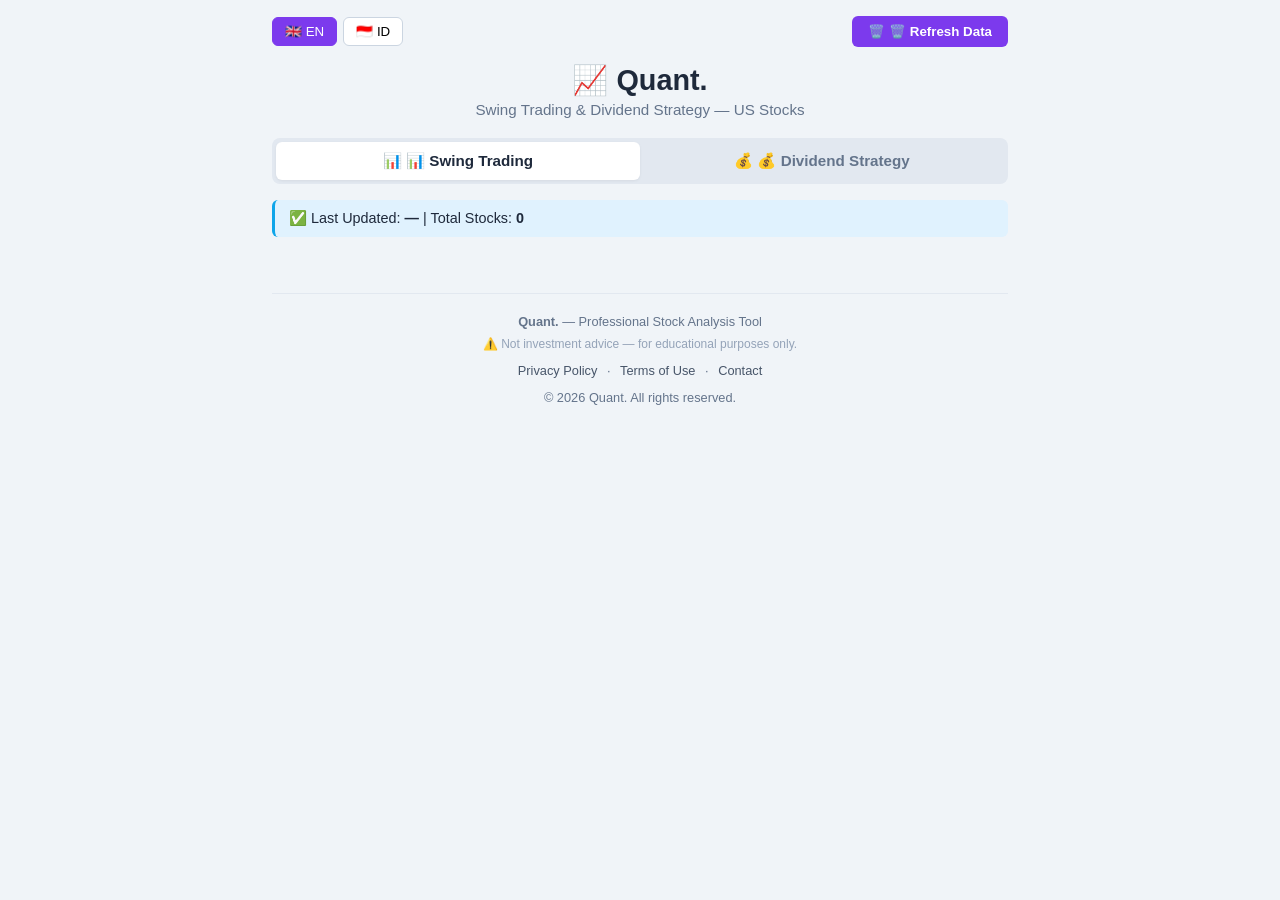
==== commit 9251566c: "Update index.html" ====
--- a/index.html
+++ b/index.html
@@ -180,16 +180,16 @@
             return translations[key] || key;
         }
 
-        function terjemahkanStatusSwing(kondisi) {
-            if (kondisi.includes('KUAT')) return t('statusStrongBuy');
-            if (kondisi.includes('ENTRY')) return t('statusEntry');
+        function terjemahkanStatusSwing(condition) {
+            if (condition.includes('STRONG BUY')) return t('statusStrongBuy');
+            if (condition.includes('BUY ZONE')) return t('statusEntry');
             return t('statusWait');
         }
 
-        function terjemahkanStatusDividen(penilaian) {
-            if (penilaian.includes('TERBAIK')) return t('statusBest');
-            if (penilaian.includes('MENARIK')) return t('statusGood');
-            if (penilaian.includes('MAHAL')) return t('statusExpensive');
+        function terjemahkanStatusDividen(rating) {
+            if (rating.includes('BEST BUY')) return t('statusBest');
+            if (rating.includes('ATTRACTIVE')) return t('statusGood');
+            if (rating.includes('EXPENSIVE')) return t('statusExpensive');
             return t('statusWait');
         }
 
@@ -269,53 +269,53 @@
         // === RENDER CARDS ===
         function renderSwingCard(s) {
             const sw = s.swing;
-            const statusText = terjemahkanStatusSwing(sw.kondisi);
+            const statusText = terjemahkanStatusSwing(sw.condition);
             let statusClass = 'WAIT';
-            if (sw.kondisi.includes('KUAT') || sw.kondisi.includes('ENTRY')) statusClass = 'ENTRY';
+            if (sw.condition.includes('STRONG BUY') || sw.condition.includes('BUY ZONE')) statusClass = 'ENTRY';
             
             return `
             <div class="stock-card" onclick="openSwingPopup(${JSON.stringify(s).replace(/"/g, '&quot;')})">
                 <div class="card-head">
                     <div>
-                        <span class="symbol">${s.simbol}</span>
-                        <div class="comp-name">${s.nama}</div>
+                        <span class="symbol">${s.symbol}</span>
+                        <div class="comp-name">${s.name}</div>
                     </div>
                     <span class="status ${statusClass}">${statusText}</span>
                 </div>
                 <div class="card-grid">
-                    <div><label>${t('lblPrice')}</label><strong>$${s.harga_sekarang}</strong></div>
-                    <div><label>${t('lblRSI')}</label><strong>${s.indikator.rsi}</strong></div>
-                    <div><label>${t('lblEntry')}</label><strong>$${sw.zona_entry}</strong></div>
-                    <div><label>${t('lblTarget')}</label><strong>$${sw.target_jual}</strong></div>
-                    <div><label>${t('lblGain')}</label><strong class="positive">${sw.potensi_gain_persen}%</strong></div>
-                    <div><label>${t('lblMA20')}</label><strong>$${s.indikator.ma20}</strong></div>
+                    <div><label>${t('lblPrice')}</label><strong>$${s.current_price}</strong></div>
+                    <div><label>${t('lblRSI')}</label><strong>${s.indicators.rsi}</strong></div>
+                    <div><label>${t('lblEntry')}</label><strong>$${sw.entry_zone}</strong></div>
+                    <div><label>${t('lblTarget')}</label><strong>$${sw.target_price}</strong></div>
+                    <div><label>${t('lblGain')}</label><strong class="positive">${sw.potential_gain_percent}%</strong></div>
+                    <div><label>${t('lblMA20')}</label><strong>$${s.indicators.ma20}</strong></div>
                 </div>
             </div>`;
         }
 
         function renderDivCard(s) {
-            const dv = s.dividen;
-            const statusText = terjemahkanStatusDividen(dv.penilaian);
+            const dv = s.dividend;
+            const statusText = terjemahkanStatusDividen(dv.rating);
             let statusClass = 'WAIT';
-            if (dv.penilaian.includes('MENARIK') || dv.penilaian.includes('TERBAIK')) statusClass = 'GOOD';
-            else if (dv.penilaian.includes('MAHAL')) statusClass = 'EXPENSIVE';
+            if (dv.rating.includes('BEST BUY') || dv.rating.includes('ATTRACTIVE')) statusClass = 'GOOD';
+            else if (dv.rating.includes('EXPENSIVE')) statusClass = 'EXPENSIVE';
             
             return `
             <div class="stock-card" onclick="openDivPopup(${JSON.stringify(s).replace(/"/g, '&quot;')})">
                 <div class="card-head">
                     <div>
-                        <span class="symbol">${s.simbol}</span>
-                        <div class="comp-name">${s.nama}</div>
+                        <span class="symbol">${s.symbol}</span>
+                        <div class="comp-name">${s.name}</div>
                     </div>
                     <span class="status ${statusClass}">${statusText}</span>
                 </div>
                 <div class="card-grid">
-                    <div><label>${t('lblPrice')}</label><strong>$${s.harga_sekarang}</strong></div>
-                    <div><label>${t('lblYield')}</label><strong class="positive">${dv.yield_saat_ini_persen}%</strong></div>
-                    <div><label>${t('lblBestBuy')}</label><strong>$${dv.zona_beli_terbaik}</strong></div>
-                    <div><label>${t('lblMaxYield')}</label><strong>${dv.yield_maksimal_persen}%</strong></div>
-                    <div><label>${t('lbl52Low')}</label><strong>$${s.harga_52minggu.terendah}</strong></div>
-                    <div><label>${t('lblUpside')}</label><strong class="positive">${dv.potensi_naik_harga_persen}%</strong></div>
+                    <div><label>${t('lblPrice')}</label><strong>$${s.current_price}</strong></div>
+                    <div><label>${t('lblYield')}</label><strong class="positive">${dv.current_yield_percent}%</strong></div>
+                    <div><label>${t('lblBestBuy')}</label><strong>$${dv.best_buy_zone}</strong></div>
+                    <div><label>${t('lblMaxYield')}</label><strong>${dv.max_yield_percent}%</strong></div>
+                    <div><label>${t('lbl52Low')}</label><strong>$${s.price_52week.low}</strong></div>
+                    <div><label>${t('lblUpside')}</label><strong class="positive">${dv.price_upside_percent}%</strong></div>
                 </div>
             </div>`;
         }
@@ -327,16 +327,16 @@
 
         // === POPUP ===
         function openSwingPopup(s) {
-            document.getElementById('popupSym').textContent = `${s.simbol} — ${s.swing.kondisi}`;
-            document.getElementById('popupName').textContent = s.nama;
-            document.getElementById('swingPrice').textContent = `$${s.harga_sekarang}`;
-            document.getElementById('swingRsi').textContent = s.indikator.rsi;
-            document.getElementById('swingMa20').textContent = `$${s.indikator.ma20}`;
-            document.getElementById('swingMa50').textContent = `$${s.indikator.ma50}`;
-            document.getElementById('swingEntry').textContent = `$${s.swing.zona_entry}`;
-            document.getElementById('swingTarget').textContent = `$${s.swing.target_jual} (${s.swing.potensi_gain_persen}%)`;
-            document.getElementById('swingReason').innerHTML = s.swing.alasan.join('<br>');
-            document.getElementById('swingAdvice').textContent = s.swing.saran;
+            document.getElementById('popupSym').textContent = `${s.symbol} — ${s.swing.condition}`;
+            document.getElementById('popupName').textContent = s.name;
+            document.getElementById('swingPrice').textContent = `$${s.current_price}`;
+            document.getElementById('swingRsi').textContent = s.indicators.rsi;
+            document.getElementById('swingMa20').textContent = `$${s.indicators.ma20}`;
+            document.getElementById('swingMa50').textContent = `$${s.indicators.ma50}`;
+            document.getElementById('swingEntry').textContent = `$${s.swing.entry_zone}`;
+            document.getElementById('swingTarget').textContent = `$${s.swing.target_price} (${s.swing.potential_gain_percent}%)`;
+            document.getElementById('swingReason').innerHTML = s.swing.reasons.join('<br>');
+            document.getElementById('swingAdvice').textContent = s.swing.advice;
             document.getElementById('swingDetail').style.display = 'block';
             document.getElementById('divDetail').style.display = 'none';
             document.getElementById('popupOverlay').classList.add('show');
@@ -344,16 +344,16 @@
         }
 
         function openDivPopup(s) {
-            document.getElementById('popupSym').textContent = `${s.simbol} — ${s.dividen.penilaian}`;
-            document.getElementById('popupName').textContent = s.nama;
-            document.getElementById('divPrice').textContent = `$${s.harga_sekarang}`;
-            document.getElementById('divYield').textContent = `${s.dividen.yield_saat_ini_persen}%`;
-            document.getElementById('divZone').textContent = `$${s.dividen.zona_beli_terbaik}`;
-            document.getElementById('divMaxYield').textContent = `${s.dividen.yield_maksimal_persen}%`;
-            document.getElementById('divLow').textContent = `$${s.harga_52minggu.terendah}`;
-            document.getElementById('divHigh').textContent = `$${s.harga_52minggu.tertinggi}`;
-            document.getElementById('divReason').innerHTML = s.dividen.alasan.join('<br>');
-            document.getElementById('divAdvice').textContent = s.dividen.saran;
+            document.getElementById('popupSym').textContent = `${s.symbol} — ${s.dividend.rating}`;
+            document.getElementById('popupName').textContent = s.name;
+            document.getElementById('divPrice').textContent = `$${s.current_price}`;
+            document.getElementById('divYield').textContent = `${s.dividend.current_yield_percent}%`;
+            document.getElementById('divZone').textContent = `$${s.dividend.best_buy_zone}`;
+            document.getElementById('divMaxYield').textContent = `${s.dividend.max_yield_percent}%`;
+            document.getElementById('divLow').textContent = `$${s.price_52week.low}`;
+            document.getElementById('divHigh').textContent = `$${s.price_52week.high}`;
+            document.getElementById('divReason').innerHTML = s.dividend.reasons.join('<br>');
+            document.getElementById('divAdvice').textContent = s.dividend.advice;
             document.getElementById('swingDetail').style.display = 'none';
             document.getElementById('divDetail').style.display = 'block';
             document.getElementById('popupOverlay').classList.add('show');
@@ -391,11 +391,11 @@
                 if (!res.ok) throw new Error(`HTTP Error: ${res.status}`);
                 
                 const data = await res.json();
-                stocks = data.daftar_saham || [];
+                stocks = data.stock_list || [];
                 
                 loading.style.display = 'none';
                 infoBar.style.display = 'block';
-                infoBar.innerHTML = `✅ ${t('lastUpdate')}: <strong>${data.dibuat_pada || '—'}</strong> | ${t('totalStocks')}: <strong>${stocks.length}</strong>`;
+                infoBar.innerHTML = `✅ ${t('lastUpdate')}: <strong>${data.generated_at || '—'}</strong> | ${t('totalStocks')}: <strong>${stocks.length}</strong>`;
                 
                 renderAll();
                 document.getElementById('clickHint').style.display = 'block';
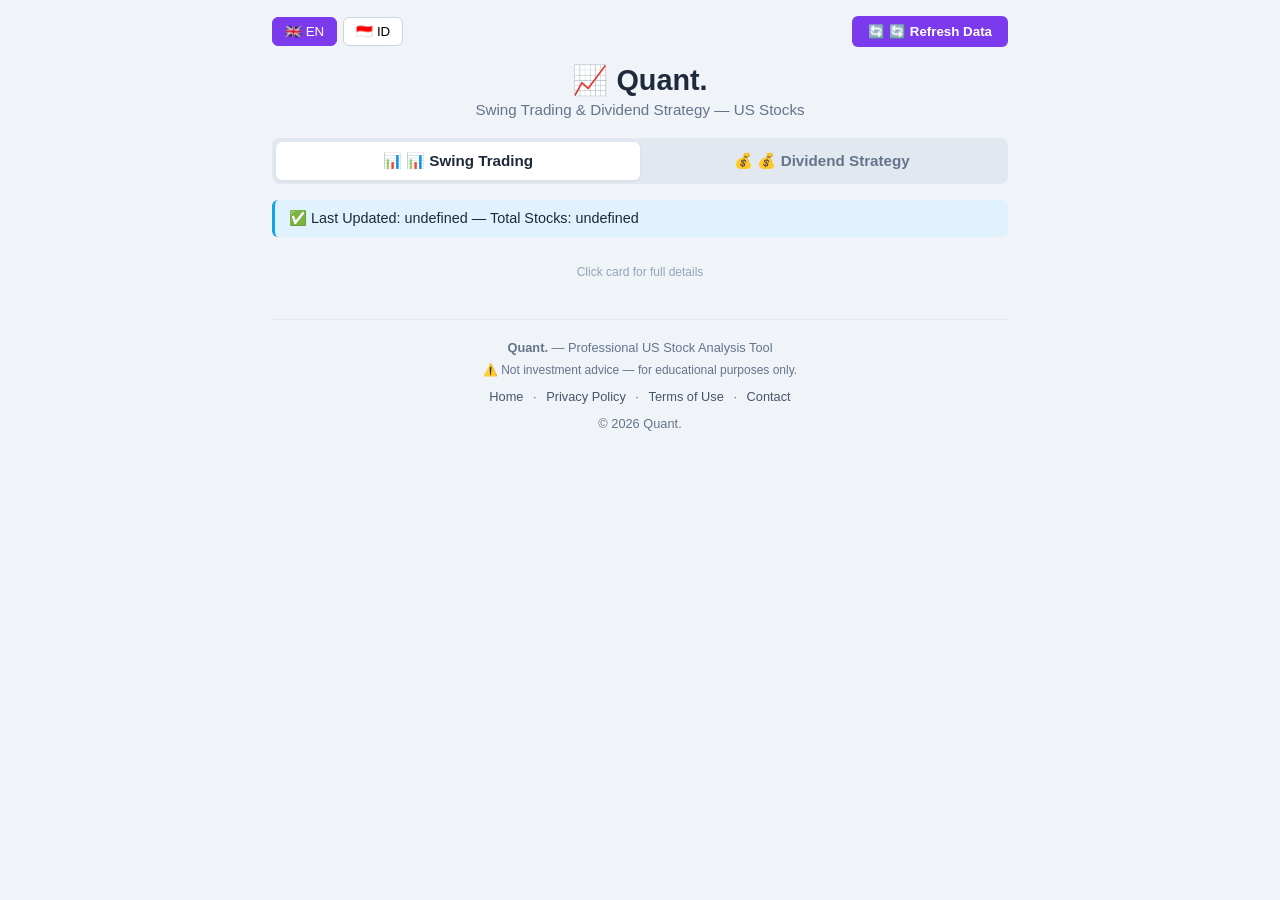
==== commit 75e93d6b: "Update index.html" ====
--- a/index.html
+++ b/index.html
@@ -4,30 +4,46 @@
     <meta charset="UTF-8">
     <meta name="viewport" content="width=device-width, initial-scale=1.0">
     
-    <!-- SEO: Default = English -->
-    <title>Quant. — Stock Analysis Tool | Swing Trading & Dividend Strategy</title>
-    <meta name="description" content="Professional US stock analysis tool. Find good entry prices for swing trading and dividend investing. Data updated daily.">
+    <!-- SEO Primary -->
+    <title id="pageTitle">Quant. — US Stock Analysis | Swing Trading & Dividend Strategy</title>
+    <meta name="description" id="metaDesc" content="Professional US stock analysis tool. Find best entry prices for swing trading and dividend investing. Data updated daily.">
+    <meta name="keywords" id="metaKeys" content="stock analysis, swing trading, dividend investing, US stocks, Southern Company, Consolidated Edison, Realty Income">
+    <meta name="author" content="Quant.">
     <meta name="robots" content="index, follow">
-    <meta name="language" content="English, Indonesian">
-    
-    <!-- SEO: Hreflang -->
+    <meta name="googlebot" content="index, follow">
+    
+    <!-- Canonical URL -->
+    <link rel="canonical" href="https://coalhunter.github.io/quant/index.html" />
+    
+    <!-- Open Graph -->
+    <meta property="og:type" content="website">
+    <meta property="og:url" content="https://coalhunter.github.io/quant/index.html">
+    <meta property="og:title" content="Quant. — US Stock Analysis">
+    <meta property="og:description" content="Professional US stock analysis tool — Swing Trading & Dividend Strategy">
+    
+    <!-- Hreflang -->
     <link rel="alternate" hreflang="en" href="https://coalhunter.github.io/quant/index.html" />
-    <link rel="alternate" hreflang="id" href="https://coalhunter.github.io/quant/index.html" />
+    <link rel="alternate" hreflang="id" href="https://coalhunter.github.io/quant/index.html?lang=id" />
     <link rel="alternate" hreflang="x-default" href="https://coalhunter.github.io/quant/index.html" />
     
     <style>
         * {margin:0; padding:0; box-sizing:border-box; font-family: 'Segoe UI', Roboto, Arial, sans-serif;}
         body {background:#f0f4f8; color:#1e293b; padding:16px; max-width:768px; margin:0 auto;}
+        
+        /* === AD CONTAINERS — Aman AdSense === */
+        .ad-container {background:#f8fafc; border:1px solid #e2e8f0; border-radius:8px; padding:10px; text-align:center; margin:12px 0; min-height:60px; display:none;}
+        .ad-container.active {display:block;}
+        .ad-label {font-size:0.65rem; color:#94a3b8; text-transform:uppercase; letter-spacing:1px; margin-bottom:6px;}
+        .ad-placeholder {color:#cbd5e1; font-size:0.8rem;}
         
         .top-bar {display:flex; justify-content:space-between; align-items:center; margin-bottom:16px; flex-wrap:wrap; gap:10px;}
         .lang-selector {display:flex; gap:6px;}
         .lang-btn {border:1px solid #cbd5e1; border-radius:6px; padding:6px 12px; cursor:pointer; background:white; font-weight:500; transition:all 0.2s;}
         .lang-btn.active {background:#7c3aed; color:white; border-color:#7c3aed;}
-        .lang-btn:hover {border-color:#7c3aed;}
-        
-        .btn-cache {background:#7c3aed; color:white; border:none; padding:8px 16px; border-radius:6px; font-weight:600; cursor:pointer; transition:background 0.2s;}
-        .btn-cache:hover {background:#6d28d9;}
-        .btn-cache.loading {opacity:0.6; pointer-events:none;}
+        
+        .refresh-btn {background:#7c3aed; color:white; border:none; padding:8px 16px; border-radius:6px; font-weight:600; cursor:pointer; transition:background 0.2s;}
+        .refresh-btn:hover {background:#6d28d9;}
+        .refresh-btn:disabled {opacity:0.6; cursor:not-allowed;}
         
         h1 {text-align:center; font-size:1.8rem; margin-bottom:4px; color:#1e293b;}
         .subtitle {text-align:center; color:#64748b; margin-bottom:20px; font-size:0.95rem;}
@@ -51,9 +67,11 @@
         .symbol {background:#dbeafe; color:#1d4ed8; padding:3px 8px; border-radius:4px; font-weight:700; font-size:0.9rem;}
         .comp-name {font-size:0.75rem; color:#64748b; margin-top:2px;}
         .status {padding:2px 8px; border-radius:4px; font-size:0.7rem; font-weight:600; white-space:nowrap;}
-        .status.ENTRY {background:#dcfce7; color:#166534;}
+        .status.STRONG_BUY {background:#fee2f2; color:#9f1239;}
+        .status.BUY_ZONE {background:#dcfce7; color:#166534;}
         .status.WAIT {background:#fef3c7; color:#92400e;}
-        .status.GOOD {background:#dcfce7; color:#166534;}
+        .status.BEST_BUY {background:#fef9c3; color:#854d0e;}
+        .status.ATTRACTIVE {background:#dcfce7; color:#166534;}
         .status.EXPENSIVE {background:#fee2e2; color:#991b1b;}
         
         .card-grid {display:grid; grid-template-columns:repeat(3, 1fr); gap:8px; font-size:0.8rem;}
@@ -63,21 +81,20 @@
         
         .popup-bg {position:fixed; inset:0; background:rgba(0,0,0,0.5); display:none; align-items:center; justify-content:center; padding:16px; z-index:100;}
         .popup-bg.show {display:flex;}
-        .popup {background:white; border-radius:12px; width:100%; max-width:480px; max-height:85vh; overflow-y:auto; padding:20px; animation:popupIn 0.2s ease;}
-        @keyframes popupIn {from {opacity:0; transform:scale(0.95);} to {opacity:1; transform:scale(1);}}
+        .popup {background:white; border-radius:12px; width:100%; max-width:480px; max-height:85vh; overflow-y:auto; padding:20px;}
         .popup-head {display:flex; justify-content:space-between; align-items:flex-start; margin-bottom:16px;}
-        .close-btn {width:32px; height:32px; border-radius:50%; border:none; background:#f1f5f9; font-size:1.2rem; cursor:pointer; color:#64748b; transition:background 0.2s;}
-        .close-btn:hover {background:#e2e8f0;}
+        .close-btn {width:32px; height:32px; border-radius:50%; border:none; background:#f1f5f9; font-size:1.2rem; cursor:pointer; color:#64748b;}
+        
         .grid-2 {display:grid; grid-template-columns:1fr 1fr; gap:10px; margin:10px 0;}
         .box {background:#f8fafc; padding:12px; border-radius:6px; font-size:0.9rem;}
         .box label {display:block; font-size:0.75rem; color:#94a3b8; margin-bottom:4px;}
         .note-box {background:#f0fdf4; padding:14px; border-radius:6px; font-size:0.9rem; line-height:1.7; margin-top:12px;}
-        .section-title {font-size:0.9rem; font-weight:700; margin:16px 0 8px; padding-bottom:6px; border-bottom-width:2px; border-bottom-style:solid;}
+        .section-title {font-size:0.9rem; font-weight:700; margin:16px 0 8px; padding-bottom:6px; border-bottom:2px solid;}
         .swing-title {color:#2563eb; border-bottom-color:#bfdbfe;}
         .div-title {color:#16a34a; border-bottom-color:#bbf7d0;}
         
         footer {margin-top:40px; padding-top:20px; border-top:1px solid #e2e8f0; text-align:center; font-size:0.8rem; color:#64748b;}
-        footer a {color:#475569; text-decoration:none; margin:0 6px; transition:color 0.2s;}
+        footer a {color:#475569; text-decoration:none; margin:0 6px;}
         footer a:hover {color:#7c3aed; text-decoration:underline;}
         
         @media (max-width: 480px) {
@@ -87,12 +104,19 @@
     </style>
 </head>
 <body>
+
+    <!-- TOP AD SLOT -->
+    <div class="ad-container" id="adTop">
+        <div class="ad-label" id="adTopLabel">Sponsored</div>
+        <div id="adTopContent" class="ad-placeholder"><!-- Ad loads from config/money.json --></div>
+    </div>
+
     <div class="top-bar">
         <div class="lang-selector">
             <button class="lang-btn active" id="btnEn" onclick="setLanguage('en')">🇬🇧 EN</button>
             <button class="lang-btn" id="btnId" onclick="setLanguage('id')">🇮🇩 ID</button>
         </div>
-        <button class="btn-cache" id="cacheBtn" onclick="loadData()">🗑️ <span id="txtClearCache">Refresh Data</span></button>
+        <button class="refresh-btn" id="refreshBtn" onclick="loadData()">🔄 <span id="txtRefresh">Refresh Data</span></button>
     </div>
 
     <h1>📈 Quant.</h1>
@@ -104,21 +128,36 @@
     </div>
 
     <div class="info-bar" id="infoBar"></div>
+    <div class="error" id="errorBox" style="display:none;"></div>
     <div class="loading" id="loadingDiv"><span class="spinner"></span> <span id="txtLoading">Loading data...</span></div>
 
     <div id="swingContent"></div>
+    
+    <!-- MIDDLE AD SLOT -->
+    <div class="ad-container" id="adMiddle">
+        <div class="ad-label" id="adMiddleLabel">Sponsored</div>
+        <div id="adMiddleContent" class="ad-placeholder"><!-- Ad loads from config/money.json --></div>
+    </div>
+    
     <div id="dividenContent" style="display:none;"></div>
     <p class="click-hint" id="clickHint" style="display:none;"></p>
 
+    <!-- BOTTOM AD SLOT -->
+    <div class="ad-container" id="adBottom">
+        <div class="ad-label" id="adBottomLabel">Sponsored</div>
+        <div id="adBottomContent" class="ad-placeholder"><!-- Ad loads from config/money.json --></div>
+    </div>
+
     <footer>
-        <p><strong>Quant.</strong> — Professional Stock Analysis Tool</p>
-        <p style="margin:8px 0; font-size:0.75rem; color:#94a3b8;" id="txtDisclaimer">⚠️ Not investment advice — for educational purposes only.</p>
+        <p><strong>Quant.</strong> — Professional US Stock Analysis Tool</p>
+        <p style="margin:8px 0; font-size:0.75rem;" id="txtDisclaimer">⚠️ Not investment advice — for educational purposes only.</p>
         <p style="margin:12px 0;">
+            <a href="index.html" id="txtHome">Home</a> ·
             <a href="privacy.html" id="txtPrivacy">Privacy Policy</a> ·
             <a href="terms.html" id="txtTerms">Terms of Use</a> ·
             <a href="contact.html" id="txtContact">Contact</a>
         </p>
-        <p>© 2026 Quant. <span id="txtAllRights">All rights reserved.</span></p>
+        <p>© 2026 Quant.</p>
     </footer>
 
     <div class="popup-bg" id="popupOverlay" onclick="closePopupOutside(event)">
@@ -134,12 +173,12 @@
             <div id="swingDetail">
                 <p class="section-title swing-title" id="txtSwingTitle">📈 SWING TRADING — Analysis</p>
                 <div class="grid-2">
-                    <div class="box"><label id="lblCurrentPrice">Current Price</label><strong id="swingPrice"></strong></div>
+                    <div class="box"><label id="lblPrice">Price</label><strong id="swingPrice"></strong></div>
                     <div class="box"><label>RSI</label><strong id="swingRsi"></strong></div>
                     <div class="box"><label>MA20</label><strong id="swingMa20"></strong></div>
-                    <div class="box"><label id="lblMA50">MA50</label><strong id="swingMa50"></strong></div>
+                    <div class="box"><label>MA50</label><strong id="swingMa50"></strong></div>
                     <div class="box" style="background:#dbeafe;"><label id="lblEntry">Entry Zone</label><strong id="swingEntry"></strong></div>
-                    <div class="box" style="background:#dcfce7;"><label id="lblTargetPrice">Target Price</label><strong id="swingTarget"></strong></div>
+                    <div class="box" style="background:#dcfce7;"><label id="lblTarget">Target Price</label><strong id="swingTarget"></strong></div>
                 </div>
                 <div class="note-box">
                     <strong id="txtAnalysis">Analysis:</strong><br><span id="swingReason"></span><br><br>
@@ -150,12 +189,12 @@
             <div id="divDetail" style="display:none;">
                 <p class="section-title div-title" id="txtDivTitle">💰 DIVIDEND STRATEGY — Analysis</p>
                 <div class="grid-2">
-                    <div class="box"><label id="lblCurrentPrice">Current Price</label><strong id="divPrice"></strong></div>
-                    <div class="box"><label id="lblCurrentYield">Current Yield</label><strong id="divYield"></strong></div>
-                    <div class="box" style="background:#bbf7d0;"><label id="lblBestBuyZone">Best Buy Zone</label><strong id="divZone"></strong></div>
-                    <div class="box" style="background:#bbf7d0;"><label id="lblMaxYield">Max Yield</label><strong id="divMaxYield"></strong></div>
-                    <div class="box"><label id="lbl52WeekLow">52W Low</label><strong id="divLow"></strong></div>
-                    <div class="box"><label id="lbl52WeekHigh">52W High</label><strong id="divHigh"></strong></div>
+                    <div class="box"><label id="lblPrice">Price</label><strong id="divPrice"></strong></div>
+                    <div class="box"><label id="lblYield">Current Yield</label><strong id="divYield"></strong></div>
+                    <div class="box" style="background:#bbf7d0;"><label id="lblBestZone">Best Buy Zone</label><strong id="divZone"></strong></div>
+                    <div class="box"><label id="lblMaxYield">Max Yield</label><strong id="divMaxYield"></strong></div>
+                    <div class="box"><label id="lbl52Low">52W Low</label><strong id="divLow"></strong></div>
+                    <div class="box"><label id="lbl52High">52W High</label><strong id="divHigh"></strong></div>
                 </div>
                 <div class="note-box">
                     <strong id="txtAnalysis">Analysis:</strong><br><span id="divReason"></span><br><br>
@@ -166,81 +205,129 @@
     </div>
 
     <script>
-        // === CONFIG ===
+        // === CONFIG PATHS ===
         const JSON_URL = './output/hasil_analisa.json';
+        const ADS_URL = './config/money.json';
         
         // === STATE ===
-        let currentLang = localStorage.getItem('quant_lang') || 'en'; // Default: EN
+        let currentLang = localStorage.getItem('quant_lang') || 'en';
         let translations = {};
+        let adConfig = null;
         let stocks = [];
         let activeTab = 'swing';
 
         // === HELPERS ===
-        function t(key) {
-            return translations[key] || key;
-        }
-
-        function terjemahkanStatusSwing(condition) {
-            if (condition.includes('STRONG BUY')) return t('statusStrongBuy');
-            if (condition.includes('BUY ZONE')) return t('statusEntry');
-            return t('statusWait');
-        }
-
-        function terjemahkanStatusDividen(rating) {
-            if (rating.includes('BEST BUY')) return t('statusBest');
-            if (rating.includes('ATTRACTIVE')) return t('statusGood');
-            if (rating.includes('EXPENSIVE')) return t('statusExpensive');
-            return t('statusWait');
+        function t(key) { return translations[key] || key; }
+
+        // === AD SYSTEM — Aman AdSense ===
+        async function loadAds() {
+            try {
+                const res = await fetch(ADS_URL, { cache: 'no-store' });
+                if (!res.ok) {
+                    console.log('money.json not found — ads disabled');
+                    return;
+                }
+                adConfig = await res.json();
+                
+                if (!adConfig.ads_enabled) return;
+                
+                const publisherId = adConfig.google_adsense.publisher_id;
+                const safetyHide = adConfig.safety.hide_on_empty_publisher;
+                
+                // ⚠️ JANGAN TAMPILKAN IKLAN JIKA ID MASIH DEFAULT
+                if (safetyHide && publisherId === "ca-pub-XXXXXXXXXXXXXXXX") {
+                    console.log('AdSense: Publisher ID not set yet — ads hidden (safe mode ON)');
+                    return;
+                }
+                
+                const adLabel = adConfig.safety.ad_label_text || "Sponsored";
+                document.getElementById('adTopLabel').textContent = adLabel;
+                document.getElementById('adMiddleLabel').textContent = adLabel;
+                document.getElementById('adBottomLabel').textContent = adLabel;
+                
+                // Top Banner
+                if (adConfig.display.show_top_banner) {
+                    document.getElementById('adTop').classList.add('active');
+                    document.getElementById('adTopContent').innerHTML = `
+                        <ins class="adsbygoogle"
+                             style="display:block"
+                             data-ad-client="${publisherId}"
+                             data-ad-slot="${adConfig.google_adsense.ad_slot_top}"
+                             data-ad-format="auto"
+                             data-full-width-responsive="true"></ins>
+                    `;
+                }
+                
+                // Middle Content
+                if (adConfig.display.show_in_content) {
+                    document.getElementById('adMiddle').classList.add('active');
+                    document.getElementById('adMiddleContent').innerHTML = `
+                        <ins class="adsbygoogle"
+                             style="display:block"
+                             data-ad-client="${publisherId}"
+                             data-ad-slot="${adConfig.google_adsense.ad_slot_middle}"
+                             data-ad-format="auto"></ins>
+                    `;
+                }
+                
+                // Bottom Banner
+                if (adConfig.display.show_bottom_banner) {
+                    document.getElementById('adBottom').classList.add('active');
+                    document.getElementById('adBottomContent').innerHTML = `
+                        <ins class="adsbygoogle"
+                             style="display:block"
+                             data-ad-client="${publisherId}"
+                             data-ad-slot="${adConfig.google_adsense.ad_slot_bottom}"
+                             data-ad-format="auto"
+                             data-full-width-responsive="true"></ins>
+                    `;
+                }
+                
+                // Load AdSense script
+                if (publisherId !== "ca-pub-XXXXXXXXXXXXXXXX") {
+                    const script = document.createElement('script');
+                    script.src = `https://pagead2.googlesyndication.com/pagead/js/adsbygoogle.js?client=${publisherId}`;
+                    script.crossOrigin = "anonymous";
+                    script.async = true;
+                    document.head.appendChild(script);
+                    setTimeout(() => { (adsbygoogle = window.adsbygoogle || []).push({}); }, 150);
+                }
+            } catch (e) {
+                console.log('Ads system skipped:', e.message);
+            }
         }
 
         // === LANGUAGE SYSTEM ===
         async function loadLanguage(lang) {
             try {
                 const res = await fetch(`lang/${lang}.json`, { cache: 'no-store' });
-                if (!res.ok) throw new Error(`Cannot load lang file: ${lang}`);
+                if (!res.ok) throw new Error('Lang file missing');
                 translations = await res.json();
                 applyTranslations();
                 updateLangButtons();
-                
-                // SEO: Update page language & meta
                 document.documentElement.lang = lang;
-                document.title = translations.pageTitle;
+                document.title = translations.pageTitle || 'Quant.';
                 const metaDesc = document.querySelector('meta[name="description"]');
-                if (metaDesc && translations.metaDescription) {
-                    metaDesc.content = translations.metaDescription;
-                }
-            } catch (err) {
-                console.error('❌ Language error:', err);
+                if (metaDesc && translations.metaDescription) metaDesc.content = translations.metaDescription;
+                const metaKeys = document.querySelector('meta[name="keywords"]');
+                if (metaKeys && translations.metaKeywords) metaKeys.content = translations.metaKeywords;
+            } catch (e) {
+                console.error('Lang load error:', e);
             }
         }
 
         function applyTranslations() {
-            document.getElementById('txtClearCache').textContent = t('clearCache');
+            document.getElementById('txtRefresh').textContent = t('refresh');
             document.getElementById('txtSubtitle').textContent = t('subtitle');
             document.getElementById('txtLoading').textContent = t('loading');
             document.getElementById('txtSwingTab').textContent = t('swingTab');
             document.getElementById('txtDivTab').textContent = t('divTab');
             document.getElementById('clickHint').textContent = stocks.length ? t('clickHint') : '';
             document.getElementById('txtDisclaimer').textContent = t('disclaimer');
+            document.getElementById('txtHome').textContent = t('home');
             document.getElementById('txtPrivacy').textContent = t('privacy');
             document.getElementById('txtTerms').textContent = t('terms');
             document.getElementById('txtContact').textContent = t('contact');
-            document.getElementById('txtAllRights').textContent = t('allRights');
-            
-            // Popup labels
-            document.getElementById('txtSwingTitle').textContent = t('swingTitle');
-            document.getElementById('txtDivTitle').textContent = t('divTitle');
-            document.getElementById('lblCurrentPrice').textContent = t('lblCurrentPrice');
-            document.getElementById('lblMA50').textContent = t('lblMA50');
-            document.getElementById('lblEntry').textContent = t('lblEntry');
-            document.getElementById('lblTargetPrice').textContent = t('lblTargetPrice');
-            document.getElementById('txtAnalysis').textContent = t('analysis');
-            document.getElementById('txtSuggestion').textContent = t('suggestion');
-            document.getElementById('lblCurrentYield').textContent = t('lblCurrentYield');
-            document.getElementById('lblBestBuyZone').textContent = t('lblBestBuyZone');
-            document.getElementById('lblMaxYield').textContent = t('lblMaxYield');
-            document.getElementById('lbl52WeekLow').textContent = t('lbl52WeekLow');
-            document.getElementById('lbl52WeekHigh').textContent = t('lbl52WeekHigh');
         }
 
         function updateLangButtons() {
@@ -253,7 +340,7 @@
             currentLang = lang;
             localStorage.setItem('quant_lang', lang);
             await loadLanguage(lang);
-            if (stocks.length > 0) renderAll();
+            if (stocks.length) renderAll();
         }
 
         // === TAB SWITCH ===
@@ -266,15 +353,36 @@
             document.getElementById('clickHint').style.display = stocks.length > 0 ? 'block' : 'none';
         }
 
+        // === STATUS HELPERS ===
+        function getSwingStatusClass(cond) {
+            if (cond.includes('STRONG BUY')) return 'STRONG_BUY';
+            if (cond.includes('BUY ZONE')) return 'BUY_ZONE';
+            return 'WAIT';
+        }
+        function getSwingStatusText(cond) {
+            if (cond.includes('STRONG BUY')) return t('statusStrongBuy');
+            if (cond.includes('BUY ZONE')) return t('statusBuy');
+            return t('statusWait');
+        }
+        function getDivStatusClass(rating) {
+            if (rating.includes('BEST BUY')) return 'BEST_BUY';
+            if (rating.includes('ATTRACTIVE')) return 'ATTRACTIVE';
+            if (rating.includes('EXPENSIVE')) return 'EXPENSIVE';
+            return 'WAIT';
+        }
+        function getDivStatusText(rating) {
+            if (rating.includes('BEST BUY')) return t('statusBest');
+            if (rating.includes('ATTRACTIVE')) return t('statusGood');
+            if (rating.includes('EXPENSIVE')) return t('statusExpensive');
+            return t('statusWait');
+        }
+
         // === RENDER CARDS ===
         function renderSwingCard(s) {
-            const sw = s.swing;
-            const statusText = terjemahkanStatusSwing(sw.condition);
-            let statusClass = 'WAIT';
-            if (sw.condition.includes('STRONG BUY') || sw.condition.includes('BUY ZONE')) statusClass = 'ENTRY';
-            
+            const statusClass = getSwingStatusClass(s.swing.condition);
+            const statusText = getSwingStatusText(s.swing.condition);
             return `
-            <div class="stock-card" onclick="openSwingPopup(${JSON.stringify(s).replace(/"/g, '&quot;')})">
+            <div class="stock-card" onclick='openSwingPopup(${JSON.stringify(s)})'>
                 <div class="card-head">
                     <div>
                         <span class="symbol">${s.symbol}</span>
@@ -285,23 +393,19 @@
                 <div class="card-grid">
                     <div><label>${t('lblPrice')}</label><strong>$${s.current_price}</strong></div>
                     <div><label>${t('lblRSI')}</label><strong>${s.indicators.rsi}</strong></div>
-                    <div><label>${t('lblEntry')}</label><strong>$${sw.entry_zone}</strong></div>
-                    <div><label>${t('lblTarget')}</label><strong>$${sw.target_price}</strong></div>
-                    <div><label>${t('lblGain')}</label><strong class="positive">${sw.potential_gain_percent}%</strong></div>
+                    <div><label>${t('lblEntry')}</label><strong>$${s.swing.entry_zone}</strong></div>
+                    <div><label>${t('lblTarget')}</label><strong>$${s.swing.target_price}</strong></div>
+                    <div><label>${t('lblGain')}</label><strong class="positive">${s.swing.potential_gain_percent}%</strong></div>
                     <div><label>${t('lblMA20')}</label><strong>$${s.indicators.ma20}</strong></div>
                 </div>
             </div>`;
         }
 
         function renderDivCard(s) {
-            const dv = s.dividend;
-            const statusText = terjemahkanStatusDividen(dv.rating);
-            let statusClass = 'WAIT';
-            if (dv.rating.includes('BEST BUY') || dv.rating.includes('ATTRACTIVE')) statusClass = 'GOOD';
-            else if (dv.rating.includes('EXPENSIVE')) statusClass = 'EXPENSIVE';
-            
+            const statusClass = getDivStatusClass(s.dividend.rating);
+            const statusText = getDivStatusText(s.dividend.rating);
             return `
-            <div class="stock-card" onclick="openDivPopup(${JSON.stringify(s).replace(/"/g, '&quot;')})">
+            <div class="stock-card" onclick='openDivPopup(${JSON.stringify(s)})'>
                 <div class="card-head">
                     <div>
                         <span class="symbol">${s.symbol}</span>
@@ -311,113 +415,106 @@
                 </div>
                 <div class="card-grid">
                     <div><label>${t('lblPrice')}</label><strong>$${s.current_price}</strong></div>
-                    <div><label>${t('lblYield')}</label><strong class="positive">${dv.current_yield_percent}%</strong></div>
-                    <div><label>${t('lblBestBuy')}</label><strong>$${dv.best_buy_zone}</strong></div>
-                    <div><label>${t('lblMaxYield')}</label><strong>${dv.max_yield_percent}%</strong></div>
+                    <div><label>${t('lblYield')}</label><strong class="positive">${s.dividend.current_yield_percent}%</strong></div>
+                    <div><label>${t('lblBestZone')}</label><strong>$${s.dividend.best_buy_zone}</strong></div>
                     <div><label>${t('lbl52Low')}</label><strong>$${s.price_52week.low}</strong></div>
-                    <div><label>${t('lblUpside')}</label><strong class="positive">${dv.price_upside_percent}%</strong></div>
+                    <div><label>${t('lbl52High')}</label><strong>$${s.price_52week.high}</strong></div>
+                    <div><label>${t('lblUpside')}</label><strong class="positive">${s.dividend.price_upside_percent}%</strong></div>
                 </div>
             </div>`;
         }
 
         function renderAll() {
-            document.getElementById('swingContent').innerHTML = '<div class="stock-list">' + stocks.map(s => renderSwingCard(s)).join('') + '</div>';
-            document.getElementById('dividenContent').innerHTML = '<div class="stock-list">' + stocks.map(s => renderDivCard(s)).join('') + '</div>';
-        }
-
-        // === POPUP ===
+            document.getElementById('swingContent').innerHTML = '<div class="stock-list">' + stocks.map(renderSwingCard).join('') + '</div>';
+            document.getElementById('dividenContent').innerHTML = '<div class="stock-list">' + stocks.map(renderDivCard).join('') + '</div>';
+            document.getElementById('clickHint').textContent = t('clickHint');
+            document.getElementById('clickHint').style.display = 'block';
+        }
+
+        // === POPUP FUNCTIONS ===
         function openSwingPopup(s) {
-            document.getElementById('popupSym').textContent = `${s.symbol} — ${s.swing.condition}`;
+            document.getElementById('popupSym').textContent = s.symbol;
             document.getElementById('popupName').textContent = s.name;
-            document.getElementById('swingPrice').textContent = `$${s.current_price}`;
-            document.getElementById('swingRsi').textContent = s.indicators.rsi;
-            document.getElementById('swingMa20').textContent = `$${s.indicators.ma20}`;
-            document.getElementById('swingMa50').textContent = `$${s.indicators.ma50}`;
-            document.getElementById('swingEntry').textContent = `$${s.swing.entry_zone}`;
-            document.getElementById('swingTarget').textContent = `$${s.swing.target_price} (${s.swing.potential_gain_percent}%)`;
-            document.getElementById('swingReason').innerHTML = s.swing.reasons.join('<br>');
-            document.getElementById('swingAdvice').textContent = s.swing.advice;
             document.getElementById('swingDetail').style.display = 'block';
             document.getElementById('divDetail').style.display = 'none';
+            
+            document.getElementById('swingPrice').textContent = '$' + s.current_price;
+            document.getElementById('swingRsi').textContent = s.indicators.rsi;
+            document.getElementById('swingMa20').textContent = '$' + s.indicators.ma20;
+            document.getElementById('swingMa50').textContent = '$' + s.indicators.ma50;
+            document.getElementById('swingEntry').textContent = '$' + s.swing.entry_zone;
+            document.getElementById('swingTarget').textContent = '$' + s.swing.target_price;
+            document.getElementById('swingReason').textContent = s.swing.reasons.join(' ');
+            document.getElementById('swingAdvice').textContent = s.swing.advice;
+            
             document.getElementById('popupOverlay').classList.add('show');
-            document.body.style.overflow = 'hidden';
         }
 
         function openDivPopup(s) {
-            document.getElementById('popupSym').textContent = `${s.symbol} — ${s.dividend.rating}`;
+            document.getElementById('popupSym').textContent = s.symbol;
             document.getElementById('popupName').textContent = s.name;
-            document.getElementById('divPrice').textContent = `$${s.current_price}`;
-            document.getElementById('divYield').textContent = `${s.dividend.current_yield_percent}%`;
-            document.getElementById('divZone').textContent = `$${s.dividend.best_buy_zone}`;
-            document.getElementById('divMaxYield').textContent = `${s.dividend.max_yield_percent}%`;
-            document.getElementById('divLow').textContent = `$${s.price_52week.low}`;
-            document.getElementById('divHigh').textContent = `$${s.price_52week.high}`;
-            document.getElementById('divReason').innerHTML = s.dividend.reasons.join('<br>');
-            document.getElementById('divAdvice').textContent = s.dividend.advice;
             document.getElementById('swingDetail').style.display = 'none';
             document.getElementById('divDetail').style.display = 'block';
+            
+            document.getElementById('divPrice').textContent = '$' + s.current_price;
+            document.getElementById('divYield').textContent = s.dividend.current_yield_percent + '%';
+            document.getElementById('divZone').textContent = '$' + s.dividend.best_buy_zone;
+            document.getElementById('divMaxYield').textContent = s.dividend.max_yield_percent + '%';
+            document.getElementById('divLow').textContent = '$' + s.price_52week.low;
+            document.getElementById('divHigh').textContent = '$' + s.price_52week.high;
+            document.getElementById('divReason').textContent = s.dividend.reasons.join(' ');
+            document.getElementById('divAdvice').textContent = s.dividend.advice;
+            
             document.getElementById('popupOverlay').classList.add('show');
-            document.body.style.overflow = 'hidden';
         }
 
         function closePopup() {
             document.getElementById('popupOverlay').classList.remove('show');
-            document.body.style.overflow = '';
-        }
-
+        }
         function closePopupOutside(e) {
-            if (e.target.id === 'popupOverlay') closePopup();
+            if (e.target === document.getElementById('popupOverlay')) closePopup();
         }
 
         // === LOAD DATA ===
         async function loadData() {
-            const btn = document.getElementById('cacheBtn');
             const loading = document.getElementById('loadingDiv');
+            const errorBox = document.getElementById('errorBox');
+            const refreshBtn = document.getElementById('refreshBtn');
             const infoBar = document.getElementById('infoBar');
             
-            btn.classList.add('loading');
-            btn.innerHTML = '<span class="spinner" style="width:14px;height:14px;border-width:2px;"></span>';
             loading.style.display = 'block';
-            loading.innerHTML = `<span class="spinner"></span> ${t('loading')}`;
+            errorBox.style.display = 'none';
             infoBar.style.display = 'none';
             document.getElementById('swingContent').innerHTML = '';
             document.getElementById('dividenContent').innerHTML = '';
             document.getElementById('clickHint').style.display = 'none';
-
+            refreshBtn.disabled = true;
+            
             try {
-                const url = `${JSON_URL}?v=${Date.now()}`;
-                const res = await fetch(url, { cache: 'no-store' });
-                
-                if (!res.ok) throw new Error(`HTTP Error: ${res.status}`);
+                const res = await fetch(JSON_URL, { cache: 'no-store' });
+                if (!res.ok) throw new Error(`File not found at ${JSON_URL}`);
                 
                 const data = await res.json();
                 stocks = data.stock_list || [];
                 
+                infoBar.innerHTML = `✅ ${t('lastUpdate')}: ${data.generated_at} — ${t('totalStocks')}: ${data.total_stocks}`;
+                infoBar.style.display = 'block';
+                
+                renderAll();
+            } catch (err) {
+                errorBox.innerHTML = `<strong>${t('errorTitle')}</strong><br>${t('errorHint')}<br><small>${err.message}</small>`;
+                errorBox.style.display = 'block';
+            } finally {
                 loading.style.display = 'none';
-                infoBar.style.display = 'block';
-                infoBar.innerHTML = `✅ ${t('lastUpdate')}: <strong>${data.generated_at || '—'}</strong> | ${t('totalStocks')}: <strong>${stocks.length}</strong>`;
-                
-                renderAll();
-                document.getElementById('clickHint').style.display = 'block';
-                
-            } catch (err) {
-                loading.innerHTML = `
-                    <div class="error">
-                        ❌ <strong>${t('errorTitle')}</strong><br>
-                        ${err.message}<br><br>
-                        💡 ${t('errorHint')}<br>
-                        <a href="${JSON_URL}" target="_blank" style="color:#dc2626; font-weight:bold; text-decoration:underline;">👉 ${t('checkHere')}</a>
-                    </div>`;
-            } finally {
-                btn.classList.remove('loading');
-                btn.innerHTML = '🗑️ ' + t('clearCache');
+                refreshBtn.disabled = false;
             }
         }
 
-        // === INITIALIZE ===
+        // === INIT ===
         document.addEventListener('DOMContentLoaded', async () => {
             await loadLanguage(currentLang);
-            loadData();
+            await loadAds();
+            await loadData();
         });
     </script>
 </body>
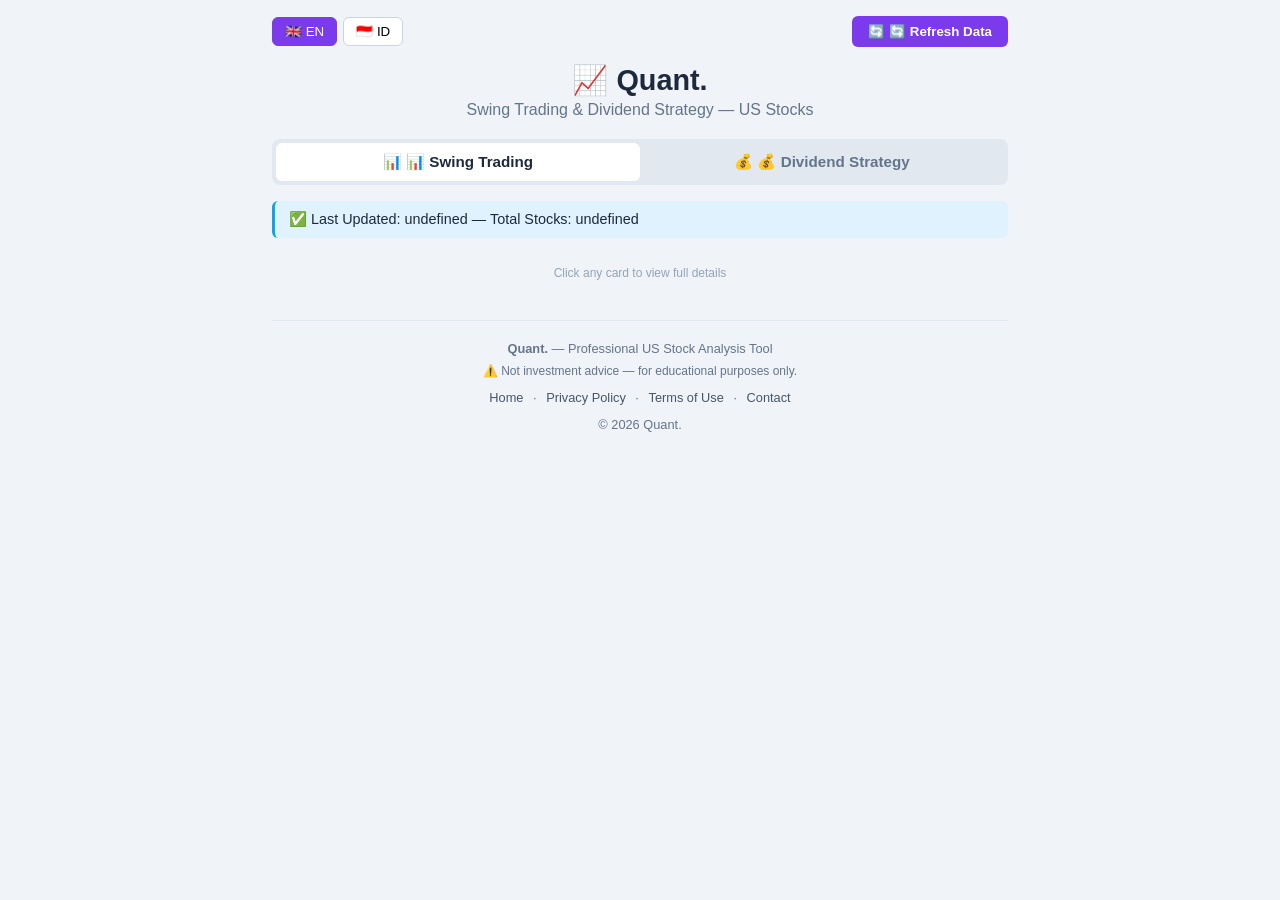
==== commit e1f9d779: "Update index.html" ====
--- a/index.html
+++ b/index.html
@@ -3,66 +3,40 @@
 <head>
     <meta charset="UTF-8">
     <meta name="viewport" content="width=device-width, initial-scale=1.0">
-    
-    <!-- SEO Primary -->
-    <title id="pageTitle">Quant. — US Stock Analysis | Swing Trading & Dividend Strategy</title>
-    <meta name="description" id="metaDesc" content="Professional US stock analysis tool. Find best entry prices for swing trading and dividend investing. Data updated daily.">
-    <meta name="keywords" id="metaKeys" content="stock analysis, swing trading, dividend investing, US stocks, Southern Company, Consolidated Edison, Realty Income">
-    <meta name="author" content="Quant.">
+    <title id="pageTitle">Quant. — US Stock Analysis</title>
+    <meta name="description" id="metaDesc" content="Professional US stock analysis tool.">
+    <meta name="keywords" id="metaKeys" content="stock analysis, swing trading, dividend investing, US stocks">
     <meta name="robots" content="index, follow">
-    <meta name="googlebot" content="index, follow">
-    
-    <!-- Canonical URL -->
     <link rel="canonical" href="https://coalhunter.github.io/quant/index.html" />
-    
-    <!-- Open Graph -->
-    <meta property="og:type" content="website">
-    <meta property="og:url" content="https://coalhunter.github.io/quant/index.html">
-    <meta property="og:title" content="Quant. — US Stock Analysis">
-    <meta property="og:description" content="Professional US stock analysis tool — Swing Trading & Dividend Strategy">
-    
-    <!-- Hreflang -->
     <link rel="alternate" hreflang="en" href="https://coalhunter.github.io/quant/index.html" />
     <link rel="alternate" hreflang="id" href="https://coalhunter.github.io/quant/index.html?lang=id" />
     <link rel="alternate" hreflang="x-default" href="https://coalhunter.github.io/quant/index.html" />
     
+    <script src="./config/setup.js"></script>
+    <style>.slot{display:none;margin:20px 0;padding:12px;background:#f8fafc;border-radius:8px;text-align:center;}</style>
+    
     <style>
         * {margin:0; padding:0; box-sizing:border-box; font-family: 'Segoe UI', Roboto, Arial, sans-serif;}
         body {background:#f0f4f8; color:#1e293b; padding:16px; max-width:768px; margin:0 auto;}
-        
-        /* === AD CONTAINERS — Aman AdSense === */
-        .ad-container {background:#f8fafc; border:1px solid #e2e8f0; border-radius:8px; padding:10px; text-align:center; margin:12px 0; min-height:60px; display:none;}
-        .ad-container.active {display:block;}
-        .ad-label {font-size:0.65rem; color:#94a3b8; text-transform:uppercase; letter-spacing:1px; margin-bottom:6px;}
-        .ad-placeholder {color:#cbd5e1; font-size:0.8rem;}
-        
         .top-bar {display:flex; justify-content:space-between; align-items:center; margin-bottom:16px; flex-wrap:wrap; gap:10px;}
         .lang-selector {display:flex; gap:6px;}
-        .lang-btn {border:1px solid #cbd5e1; border-radius:6px; padding:6px 12px; cursor:pointer; background:white; font-weight:500; transition:all 0.2s;}
+        .lang-btn {border:1px solid #cbd5e1; border-radius:6px; padding:6px 12px; cursor:pointer; background:white; font-weight:500;}
         .lang-btn.active {background:#7c3aed; color:white; border-color:#7c3aed;}
-        
-        .refresh-btn {background:#7c3aed; color:white; border:none; padding:8px 16px; border-radius:6px; font-weight:600; cursor:pointer; transition:background 0.2s;}
-        .refresh-btn:hover {background:#6d28d9;}
-        .refresh-btn:disabled {opacity:0.6; cursor:not-allowed;}
-        
-        h1 {text-align:center; font-size:1.8rem; margin-bottom:4px; color:#1e293b;}
-        .subtitle {text-align:center; color:#64748b; margin-bottom:20px; font-size:0.95rem;}
-        
+        .refresh-btn {background:#7c3aed; color:white; border:none; padding:8px 16px; border-radius:6px; font-weight:600; cursor:pointer;}
+        .refresh-btn:disabled {opacity:0.6;}
+        h1 {text-align:center; font-size:1.8rem; margin-bottom:4px;}
+        .subtitle {text-align:center; color:#64748b; margin-bottom:20px;}
         .tabs {display:flex; background:#e2e8f0; border-radius:8px; padding:4px; margin-bottom:16px;}
-        .tab {flex:1; padding:10px; border:none; background:transparent; font-size:0.95rem; font-weight:600; color:#64748b; border-radius:6px; cursor:pointer; transition:all 0.2s;}
-        .tab.active {background:white; color:#1e293b; box-shadow:0 1px 3px rgba(0,0,0,0.06);}
-        
+        .tab {flex:1; padding:10px; border:none; background:transparent; font-size:0.95rem; font-weight:600; color:#64748b; border-radius:6px; cursor:pointer;}
+        .tab.active {background:white; color:#1e293b;}
         .loading {text-align:center; padding:40px 20px; color:#64748b;}
         .spinner {display:inline-block; width:22px; height:22px; border:3px solid #ddd6fe; border-top-color:#7c3aed; border-radius:50%; animation:spin 0.8s linear infinite; margin-right:10px; vertical-align:middle;}
         @keyframes spin {to {transform:rotate(360deg);}}
-        
-        .error {background:#fee2e2; border-left:3px solid #dc2626; padding:14px; border-radius:6px; color:#991b1b; margin:16px 0; line-height:1.6;}
+        .error {background:#fee2e2; border-left:3px solid #dc2626; padding:14px; border-radius:6px; color:#991b1b; margin:16px 0; line-height:1.6; display:none;}
         .info-bar {background:#e0f2fe; border-left:3px solid #0ea5e9; padding:10px 14px; border-radius:6px; margin-bottom:16px; font-size:0.9rem; display:none;}
-        
         .stock-list {display:grid; gap:10px;}
-        .stock-card {background:white; border-radius:10px; padding:12px; box-shadow:0 1px 4px rgba(0,0,0,0.05); cursor:pointer; transition:all 0.2s;}
+        .stock-card {background:white; border-radius:10px; padding:12px; cursor:pointer; transition:all 0.2s;}
         .stock-card:hover {transform:translateY(-2px); box-shadow:0 4px 8px rgba(0,0,0,0.08);}
-        
         .card-head {display:flex; justify-content:space-between; align-items:center; margin-bottom:8px;}
         .symbol {background:#dbeafe; color:#1d4ed8; padding:3px 8px; border-radius:4px; font-weight:700; font-size:0.9rem;}
         .comp-name {font-size:0.75rem; color:#64748b; margin-top:2px;}
@@ -73,18 +47,15 @@
         .status.BEST_BUY {background:#fef9c3; color:#854d0e;}
         .status.ATTRACTIVE {background:#dcfce7; color:#166534;}
         .status.EXPENSIVE {background:#fee2e2; color:#991b1b;}
-        
         .card-grid {display:grid; grid-template-columns:repeat(3, 1fr); gap:8px; font-size:0.8rem;}
         .card-grid label {display:block; font-size:0.7rem; color:#94a3b8; margin-bottom:2px;}
         .positive {color:#16a34a; font-weight:600;}
-        .click-hint {text-align:center; font-size:0.75rem; color:#94a3b8; margin-top:12px;}
-        
+        .click-hint {text-align:center; font-size:0.75rem; color:#94a3b8; margin-top:12px; display:none;}
         .popup-bg {position:fixed; inset:0; background:rgba(0,0,0,0.5); display:none; align-items:center; justify-content:center; padding:16px; z-index:100;}
         .popup-bg.show {display:flex;}
         .popup {background:white; border-radius:12px; width:100%; max-width:480px; max-height:85vh; overflow-y:auto; padding:20px;}
         .popup-head {display:flex; justify-content:space-between; align-items:flex-start; margin-bottom:16px;}
         .close-btn {width:32px; height:32px; border-radius:50%; border:none; background:#f1f5f9; font-size:1.2rem; cursor:pointer; color:#64748b;}
-        
         .grid-2 {display:grid; grid-template-columns:1fr 1fr; gap:10px; margin:10px 0;}
         .box {background:#f8fafc; padding:12px; border-radius:6px; font-size:0.9rem;}
         .box label {display:block; font-size:0.75rem; color:#94a3b8; margin-bottom:4px;}
@@ -92,11 +63,9 @@
         .section-title {font-size:0.9rem; font-weight:700; margin:16px 0 8px; padding-bottom:6px; border-bottom:2px solid;}
         .swing-title {color:#2563eb; border-bottom-color:#bfdbfe;}
         .div-title {color:#16a34a; border-bottom-color:#bbf7d0;}
-        
         footer {margin-top:40px; padding-top:20px; border-top:1px solid #e2e8f0; text-align:center; font-size:0.8rem; color:#64748b;}
         footer a {color:#475569; text-decoration:none; margin:0 6px;}
         footer a:hover {color:#7c3aed; text-decoration:underline;}
-        
         @media (max-width: 480px) {
             .card-grid {grid-template-columns:repeat(2, 1fr);}
             .grid-2 {grid-template-columns:1fr;}
@@ -105,11 +74,8 @@
 </head>
 <body>
 
-    <!-- TOP AD SLOT -->
-    <div class="ad-container" id="adTop">
-        <div class="ad-label" id="adTopLabel">Sponsored</div>
-        <div id="adTopContent" class="ad-placeholder"><!-- Ad loads from config/money.json --></div>
-    </div>
+    <!-- IKLAN ATAS -->
+    <div class="slot" data-pos="top"></div>
 
     <div class="top-bar">
         <div class="lang-selector">
@@ -128,25 +94,19 @@
     </div>
 
     <div class="info-bar" id="infoBar"></div>
-    <div class="error" id="errorBox" style="display:none;"></div>
+    <div class="error" id="errorBox"></div>
     <div class="loading" id="loadingDiv"><span class="spinner"></span> <span id="txtLoading">Loading data...</span></div>
 
     <div id="swingContent"></div>
     
-    <!-- MIDDLE AD SLOT -->
-    <div class="ad-container" id="adMiddle">
-        <div class="ad-label" id="adMiddleLabel">Sponsored</div>
-        <div id="adMiddleContent" class="ad-placeholder"><!-- Ad loads from config/money.json --></div>
-    </div>
+    <!-- IKLAN TENGAH -->
+    <div class="slot" data-pos="middle"></div>
     
     <div id="dividenContent" style="display:none;"></div>
-    <p class="click-hint" id="clickHint" style="display:none;"></p>
-
-    <!-- BOTTOM AD SLOT -->
-    <div class="ad-container" id="adBottom">
-        <div class="ad-label" id="adBottomLabel">Sponsored</div>
-        <div id="adBottomContent" class="ad-placeholder"><!-- Ad loads from config/money.json --></div>
-    </div>
+    <p class="click-hint" id="clickHint"></p>
+
+    <!-- IKLAN BAWAH -->
+    <div class="slot" data-pos="bottom"></div>
 
     <footer>
         <p><strong>Quant.</strong> — Professional US Stock Analysis Tool</p>
@@ -169,7 +129,6 @@
                 </div>
                 <button class="close-btn" onclick="closePopup()">×</button>
             </div>
-            
             <div id="swingDetail">
                 <p class="section-title swing-title" id="txtSwingTitle">📈 SWING TRADING — Analysis</p>
                 <div class="grid-2">
@@ -185,7 +144,6 @@
                     <strong id="txtSuggestion">Suggestion:</strong><br><span id="swingAdvice"></span>
                 </div>
             </div>
-            
             <div id="divDetail" style="display:none;">
                 <p class="section-title div-title" id="txtDivTitle">💰 DIVIDEND STRATEGY — Analysis</p>
                 <div class="grid-2">
@@ -205,103 +163,15 @@
     </div>
 
     <script>
-        // === CONFIG PATHS ===
         const JSON_URL = './output/hasil_analisa.json';
-        const ADS_URL = './config/money.json';
-        
-        // === STATE ===
         let currentLang = localStorage.getItem('quant_lang') || 'en';
         let translations = {};
-        let adConfig = null;
         let stocks = [];
         let activeTab = 'swing';
 
-        // === HELPERS ===
-        function t(key) { return translations[key] || key; }
-
-        // === AD SYSTEM — Aman AdSense ===
-        async function loadAds() {
-            try {
-                const res = await fetch(ADS_URL, { cache: 'no-store' });
-                if (!res.ok) {
-                    console.log('money.json not found — ads disabled');
-                    return;
-                }
-                adConfig = await res.json();
-                
-                if (!adConfig.ads_enabled) return;
-                
-                const publisherId = adConfig.google_adsense.publisher_id;
-                const safetyHide = adConfig.safety.hide_on_empty_publisher;
-                
-                // ⚠️ JANGAN TAMPILKAN IKLAN JIKA ID MASIH DEFAULT
-                if (safetyHide && publisherId === "ca-pub-XXXXXXXXXXXXXXXX") {
-                    console.log('AdSense: Publisher ID not set yet — ads hidden (safe mode ON)');
-                    return;
-                }
-                
-                const adLabel = adConfig.safety.ad_label_text || "Sponsored";
-                document.getElementById('adTopLabel').textContent = adLabel;
-                document.getElementById('adMiddleLabel').textContent = adLabel;
-                document.getElementById('adBottomLabel').textContent = adLabel;
-                
-                // Top Banner
-                if (adConfig.display.show_top_banner) {
-                    document.getElementById('adTop').classList.add('active');
-                    document.getElementById('adTopContent').innerHTML = `
-                        <ins class="adsbygoogle"
-                             style="display:block"
-                             data-ad-client="${publisherId}"
-                             data-ad-slot="${adConfig.google_adsense.ad_slot_top}"
-                             data-ad-format="auto"
-                             data-full-width-responsive="true"></ins>
-                    `;
-                }
-                
-                // Middle Content
-                if (adConfig.display.show_in_content) {
-                    document.getElementById('adMiddle').classList.add('active');
-                    document.getElementById('adMiddleContent').innerHTML = `
-                        <ins class="adsbygoogle"
-                             style="display:block"
-                             data-ad-client="${publisherId}"
-                             data-ad-slot="${adConfig.google_adsense.ad_slot_middle}"
-                             data-ad-format="auto"></ins>
-                    `;
-                }
-                
-                // Bottom Banner
-                if (adConfig.display.show_bottom_banner) {
-                    document.getElementById('adBottom').classList.add('active');
-                    document.getElementById('adBottomContent').innerHTML = `
-                        <ins class="adsbygoogle"
-                             style="display:block"
-                             data-ad-client="${publisherId}"
-                             data-ad-slot="${adConfig.google_adsense.ad_slot_bottom}"
-                             data-ad-format="auto"
-                             data-full-width-responsive="true"></ins>
-                    `;
-                }
-                
-                // Load AdSense script
-                if (publisherId !== "ca-pub-XXXXXXXXXXXXXXXX") {
-                    const script = document.createElement('script');
-                    script.src = `https://pagead2.googlesyndication.com/pagead/js/adsbygoogle.js?client=${publisherId}`;
-                    script.crossOrigin = "anonymous";
-                    script.async = true;
-                    document.head.appendChild(script);
-                    setTimeout(() => { (adsbygoogle = window.adsbygoogle || []).push({}); }, 150);
-                }
-            } catch (e) {
-                console.log('Ads system skipped:', e.message);
-            }
-        }
-
-        // === LANGUAGE SYSTEM ===
         async function loadLanguage(lang) {
             try {
                 const res = await fetch(`lang/${lang}.json`, { cache: 'no-store' });
-                if (!res.ok) throw new Error('Lang file missing');
                 translations = await res.json();
                 applyTranslations();
                 updateLangButtons();
@@ -311,11 +181,10 @@
                 if (metaDesc && translations.metaDescription) metaDesc.content = translations.metaDescription;
                 const metaKeys = document.querySelector('meta[name="keywords"]');
                 if (metaKeys && translations.metaKeywords) metaKeys.content = translations.metaKeywords;
-            } catch (e) {
-                console.error('Lang load error:', e);
-            }
-        }
-
+            } catch (e) { console.error('Lang error:', e); }
+        }
+
+        function t(key) { return translations[key] || key; }
         function applyTranslations() {
             document.getElementById('txtRefresh').textContent = t('refresh');
             document.getElementById('txtSubtitle').textContent = t('subtitle');
@@ -329,12 +198,10 @@
             document.getElementById('txtTerms').textContent = t('terms');
             document.getElementById('txtContact').textContent = t('contact');
         }
-
         function updateLangButtons() {
             document.getElementById('btnEn').classList.toggle('active', currentLang === 'en');
             document.getElementById('btnId').classList.toggle('active', currentLang === 'id');
         }
-
         async function setLanguage(lang) {
             if (lang === currentLang) return;
             currentLang = lang;
@@ -342,102 +209,56 @@
             await loadLanguage(lang);
             if (stocks.length) renderAll();
         }
-
-        // === TAB SWITCH ===
         function switchTab(tab) {
             activeTab = tab;
             document.getElementById('tabSwing').classList.toggle('active', tab === 'swing');
             document.getElementById('tabDiv').classList.toggle('active', tab === 'dividen');
             document.getElementById('swingContent').style.display = tab === 'swing' ? 'block' : 'none';
             document.getElementById('dividenContent').style.display = tab === 'dividen' ? 'block' : 'none';
-            document.getElementById('clickHint').style.display = stocks.length > 0 ? 'block' : 'none';
-        }
-
-        // === STATUS HELPERS ===
-        function getSwingStatusClass(cond) {
-            if (cond.includes('STRONG BUY')) return 'STRONG_BUY';
-            if (cond.includes('BUY ZONE')) return 'BUY_ZONE';
+        }
+        function getSwingStatusClass(c) {
+            if (c.includes('STRONG BUY')) return 'STRONG_BUY';
+            if (c.includes('BUY ZONE')) return 'BUY_ZONE';
             return 'WAIT';
         }
-        function getSwingStatusText(cond) {
-            if (cond.includes('STRONG BUY')) return t('statusStrongBuy');
-            if (cond.includes('BUY ZONE')) return t('statusBuy');
+        function getSwingStatusText(c) {
+            if (c.includes('STRONG BUY')) return t('statusStrongBuy');
+            if (c.includes('BUY ZONE')) return t('statusBuy');
             return t('statusWait');
         }
-        function getDivStatusClass(rating) {
-            if (rating.includes('BEST BUY')) return 'BEST_BUY';
-            if (rating.includes('ATTRACTIVE')) return 'ATTRACTIVE';
-            if (rating.includes('EXPENSIVE')) return 'EXPENSIVE';
+        function getDivStatusClass(r) {
+            if (r.includes('BEST BUY')) return 'BEST_BUY';
+            if (r.includes('ATTRACTIVE')) return 'ATTRACTIVE';
+            if (r.includes('EXPENSIVE')) return 'EXPENSIVE';
             return 'WAIT';
         }
-        function getDivStatusText(rating) {
-            if (rating.includes('BEST BUY')) return t('statusBest');
-            if (rating.includes('ATTRACTIVE')) return t('statusGood');
-            if (rating.includes('EXPENSIVE')) return t('statusExpensive');
+        function getDivStatusText(r) {
+            if (r.includes('BEST BUY')) return t('statusBest');
+            if (r.includes('ATTRACTIVE')) return t('statusGood');
+            if (r.includes('EXPENSIVE')) return t('statusExpensive');
             return t('statusWait');
         }
-
-        // === RENDER CARDS ===
         function renderSwingCard(s) {
-            const statusClass = getSwingStatusClass(s.swing.condition);
-            const statusText = getSwingStatusText(s.swing.condition);
-            return `
-            <div class="stock-card" onclick='openSwingPopup(${JSON.stringify(s)})'>
-                <div class="card-head">
-                    <div>
-                        <span class="symbol">${s.symbol}</span>
-                        <div class="comp-name">${s.name}</div>
-                    </div>
-                    <span class="status ${statusClass}">${statusText}</span>
-                </div>
-                <div class="card-grid">
-                    <div><label>${t('lblPrice')}</label><strong>$${s.current_price}</strong></div>
-                    <div><label>${t('lblRSI')}</label><strong>${s.indicators.rsi}</strong></div>
-                    <div><label>${t('lblEntry')}</label><strong>$${s.swing.entry_zone}</strong></div>
-                    <div><label>${t('lblTarget')}</label><strong>$${s.swing.target_price}</strong></div>
-                    <div><label>${t('lblGain')}</label><strong class="positive">${s.swing.potential_gain_percent}%</strong></div>
-                    <div><label>${t('lblMA20')}</label><strong>$${s.indicators.ma20}</strong></div>
-                </div>
-            </div>`;
-        }
-
+            const sc = getSwingStatusClass(s.swing.condition);
+            const st = getSwingStatusText(s.swing.condition);
+            return `<div class="stock-card" onclick='openSwingPopup(${JSON.stringify(s)})'><div class="card-head"><div><span class="symbol">${s.symbol}</span><div class="comp-name">${s.name}</div></div><span class="status ${sc}">${st}</span></div><div class="card-grid"><div><label>${t('lblPrice')}</label><strong>$${s.current_price}</strong></div><div><label>${t('lblRSI')}</label><strong>${s.indicators.rsi}</strong></div><div><label>${t('lblEntry')}</label><strong>$${s.swing.entry_zone}</strong></div><div><label>${t('lblTarget')}</label><strong>$${s.swing.target_price}</strong></div><div><label>${t('lblGain')}</label><strong class="positive">${s.swing.potential_gain_percent}%</strong></div><div><label>${t('lblMA20')}</label><strong>$${s.indicators.ma20}</strong></div></div></div>`;
+        }
         function renderDivCard(s) {
-            const statusClass = getDivStatusClass(s.dividend.rating);
-            const statusText = getDivStatusText(s.dividend.rating);
-            return `
-            <div class="stock-card" onclick='openDivPopup(${JSON.stringify(s)})'>
-                <div class="card-head">
-                    <div>
-                        <span class="symbol">${s.symbol}</span>
-                        <div class="comp-name">${s.name}</div>
-                    </div>
-                    <span class="status ${statusClass}">${statusText}</span>
-                </div>
-                <div class="card-grid">
-                    <div><label>${t('lblPrice')}</label><strong>$${s.current_price}</strong></div>
-                    <div><label>${t('lblYield')}</label><strong class="positive">${s.dividend.current_yield_percent}%</strong></div>
-                    <div><label>${t('lblBestZone')}</label><strong>$${s.dividend.best_buy_zone}</strong></div>
-                    <div><label>${t('lbl52Low')}</label><strong>$${s.price_52week.low}</strong></div>
-                    <div><label>${t('lbl52High')}</label><strong>$${s.price_52week.high}</strong></div>
-                    <div><label>${t('lblUpside')}</label><strong class="positive">${s.dividend.price_upside_percent}%</strong></div>
-                </div>
-            </div>`;
-        }
-
+            const sc = getDivStatusClass(s.dividend.rating);
+            const st = getDivStatusText(s.dividend.rating);
+            return `<div class="stock-card" onclick='openDivPopup(${JSON.stringify(s)})'><div class="card-head"><div><span class="symbol">${s.symbol}</span><div class="comp-name">${s.name}</div></div><span class="status ${sc}">${st}</span></div><div class="card-grid"><div><label>${t('lblPrice')}</label><strong>$${s.current_price}</strong></div><div><label>${t('lblYield')}</label><strong class="positive">${s.dividend.current_yield_percent}%</strong></div><div><label>${t('lblBestZone')}</label><strong>$${s.dividend.best_buy_zone}</strong></div><div><label>${t('lbl52Low')}</label><strong>$${s.price_52week.low}</strong></div><div><label>${t('lbl52High')}</label><strong>$${s.price_52week.high}</strong></div><div><label>${t('lblUpside')}</label><strong class="positive">${s.dividend.price_upside_percent}%</strong></div></div></div>`;
+        }
         function renderAll() {
             document.getElementById('swingContent').innerHTML = '<div class="stock-list">' + stocks.map(renderSwingCard).join('') + '</div>';
             document.getElementById('dividenContent').innerHTML = '<div class="stock-list">' + stocks.map(renderDivCard).join('') + '</div>';
             document.getElementById('clickHint').textContent = t('clickHint');
             document.getElementById('clickHint').style.display = 'block';
         }
-
-        // === POPUP FUNCTIONS ===
         function openSwingPopup(s) {
             document.getElementById('popupSym').textContent = s.symbol;
             document.getElementById('popupName').textContent = s.name;
             document.getElementById('swingDetail').style.display = 'block';
             document.getElementById('divDetail').style.display = 'none';
-            
             document.getElementById('swingPrice').textContent = '$' + s.current_price;
             document.getElementById('swingRsi').textContent = s.indicators.rsi;
             document.getElementById('swingMa20').textContent = '$' + s.indicators.ma20;
@@ -446,16 +267,13 @@
             document.getElementById('swingTarget').textContent = '$' + s.swing.target_price;
             document.getElementById('swingReason').textContent = s.swing.reasons.join(' ');
             document.getElementById('swingAdvice').textContent = s.swing.advice;
-            
             document.getElementById('popupOverlay').classList.add('show');
         }
-
         function openDivPopup(s) {
             document.getElementById('popupSym').textContent = s.symbol;
             document.getElementById('popupName').textContent = s.name;
             document.getElementById('swingDetail').style.display = 'none';
             document.getElementById('divDetail').style.display = 'block';
-            
             document.getElementById('divPrice').textContent = '$' + s.current_price;
             document.getElementById('divYield').textContent = s.dividend.current_yield_percent + '%';
             document.getElementById('divZone').textContent = '$' + s.dividend.best_buy_zone;
@@ -464,24 +282,16 @@
             document.getElementById('divHigh').textContent = '$' + s.price_52week.high;
             document.getElementById('divReason').textContent = s.dividend.reasons.join(' ');
             document.getElementById('divAdvice').textContent = s.dividend.advice;
-            
             document.getElementById('popupOverlay').classList.add('show');
         }
-
-        function closePopup() {
-            document.getElementById('popupOverlay').classList.remove('show');
-        }
-        function closePopupOutside(e) {
-            if (e.target === document.getElementById('popupOverlay')) closePopup();
-        }
-
-        // === LOAD DATA ===
+        function closePopup() { document.getElementById('popupOverlay').classList.remove('show'); }
+        function closePopupOutside(e) { if (e.target === document.getElementById('popupOverlay')) closePopup(); }
+        
         async function loadData() {
             const loading = document.getElementById('loadingDiv');
             const errorBox = document.getElementById('errorBox');
             const refreshBtn = document.getElementById('refreshBtn');
             const infoBar = document.getElementById('infoBar');
-            
             loading.style.display = 'block';
             errorBox.style.display = 'none';
             infoBar.style.display = 'none';
@@ -489,17 +299,13 @@
             document.getElementById('dividenContent').innerHTML = '';
             document.getElementById('clickHint').style.display = 'none';
             refreshBtn.disabled = true;
-            
             try {
                 const res = await fetch(JSON_URL, { cache: 'no-store' });
-                if (!res.ok) throw new Error(`File not found at ${JSON_URL}`);
-                
+                if (!res.ok) throw new Error(`File not found: ${JSON_URL}`);
                 const data = await res.json();
                 stocks = data.stock_list || [];
-                
                 infoBar.innerHTML = `✅ ${t('lastUpdate')}: ${data.generated_at} — ${t('totalStocks')}: ${data.total_stocks}`;
                 infoBar.style.display = 'block';
-                
                 renderAll();
             } catch (err) {
                 errorBox.innerHTML = `<strong>${t('errorTitle')}</strong><br>${t('errorHint')}<br><small>${err.message}</small>`;
@@ -509,11 +315,8 @@
                 refreshBtn.disabled = false;
             }
         }
-
-        // === INIT ===
         document.addEventListener('DOMContentLoaded', async () => {
             await loadLanguage(currentLang);
-            await loadAds();
             await loadData();
         });
     </script>
